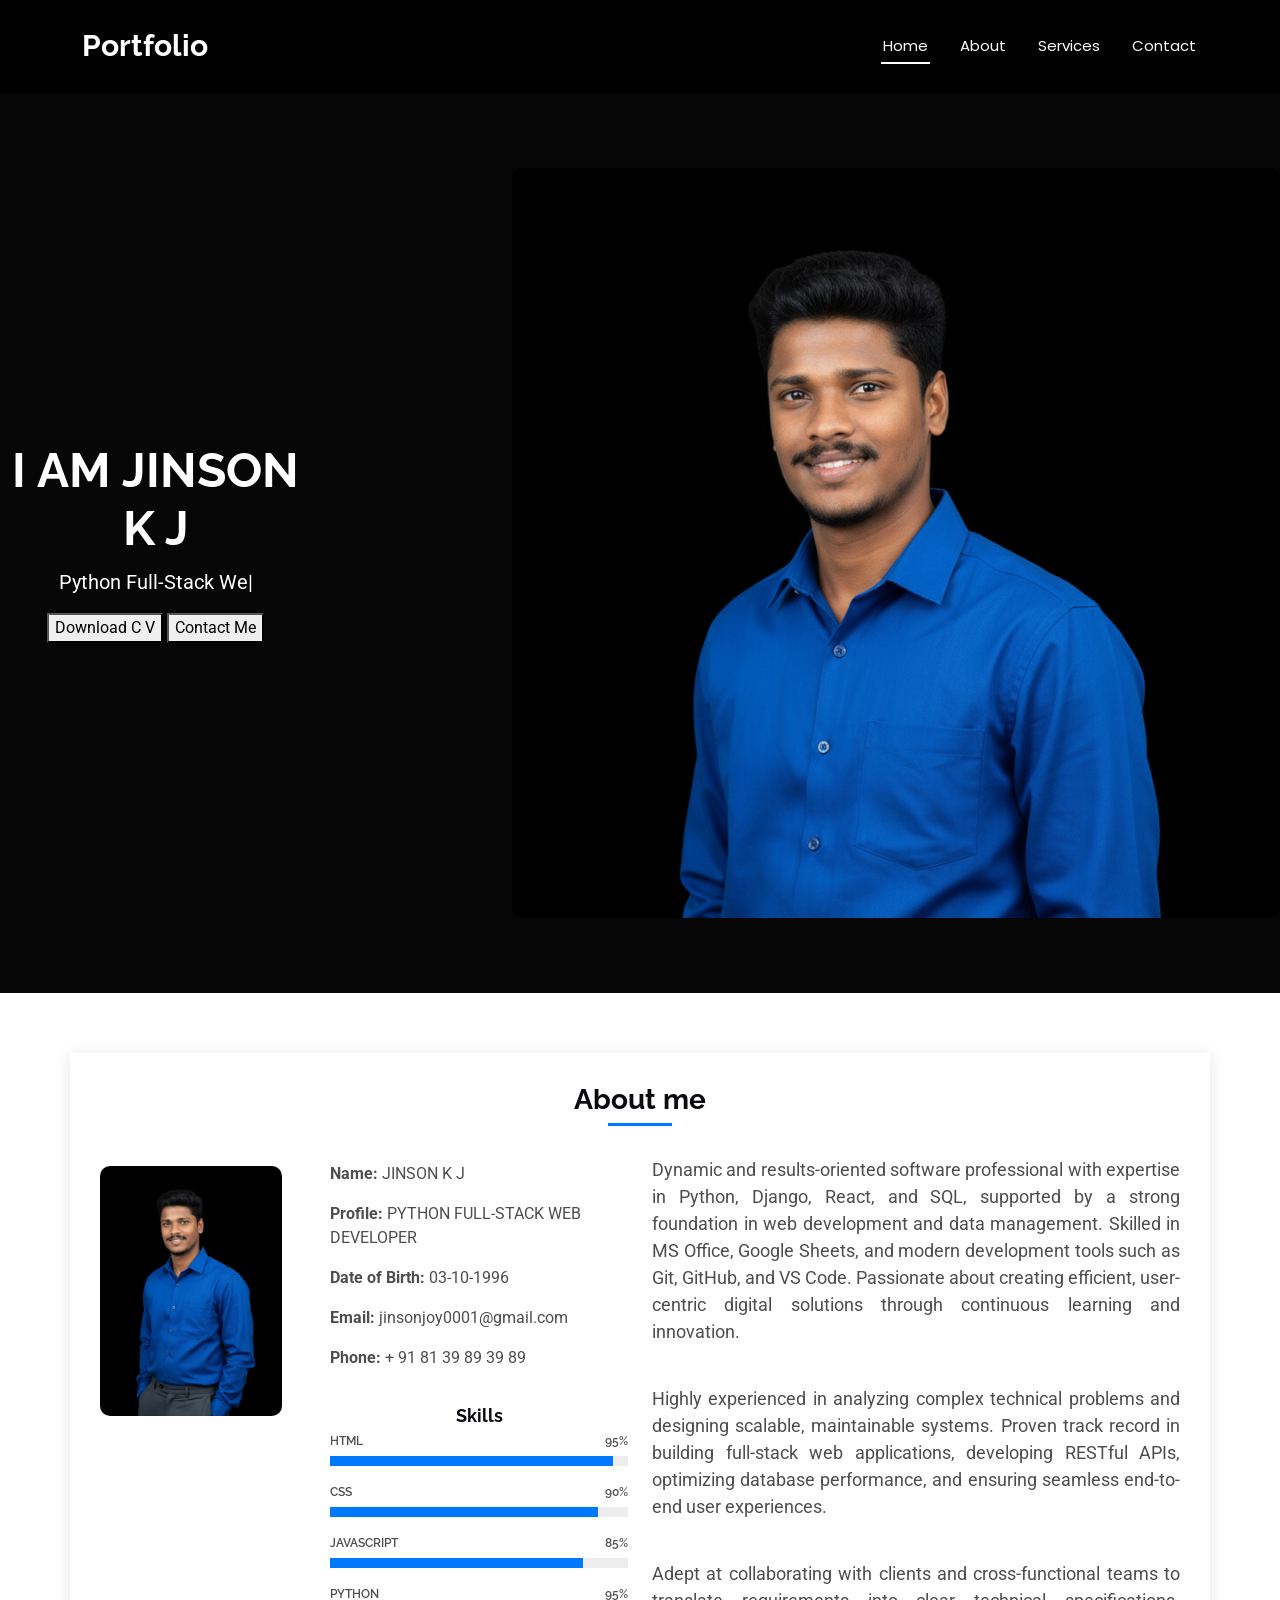
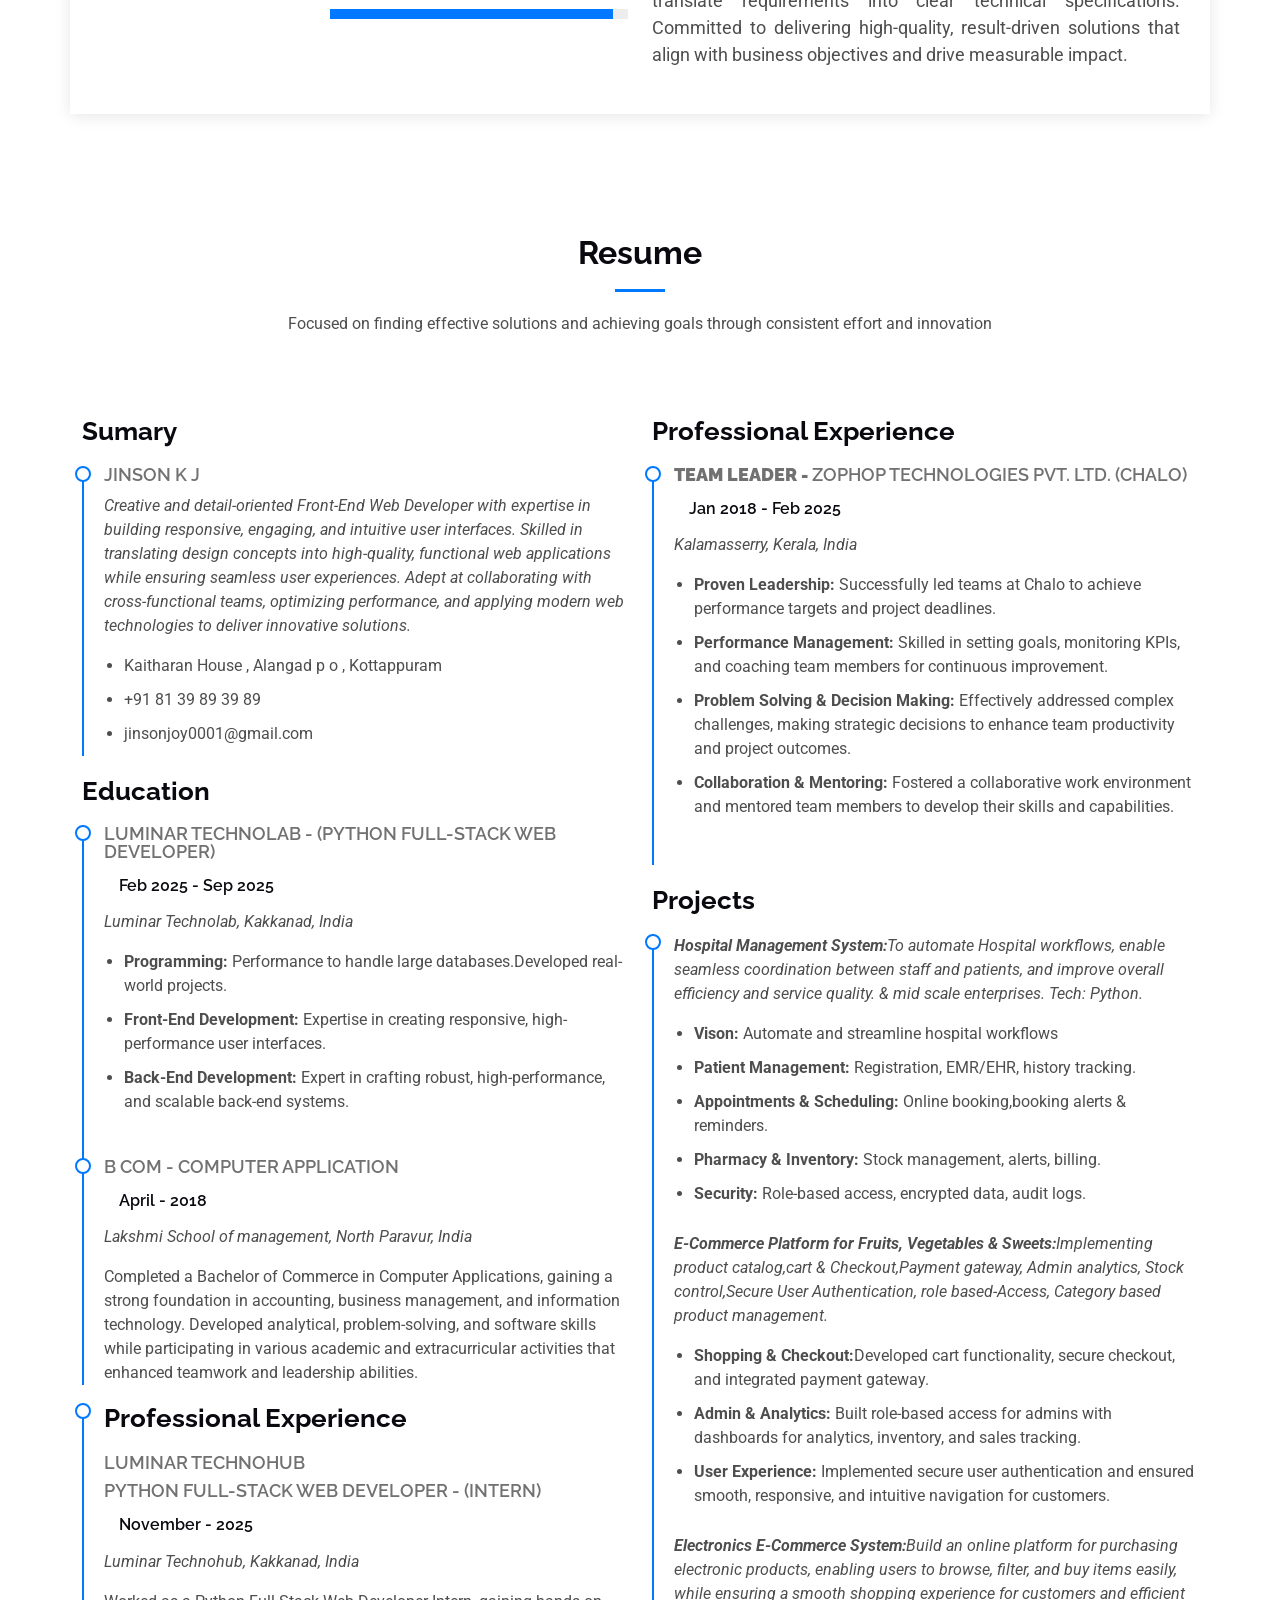
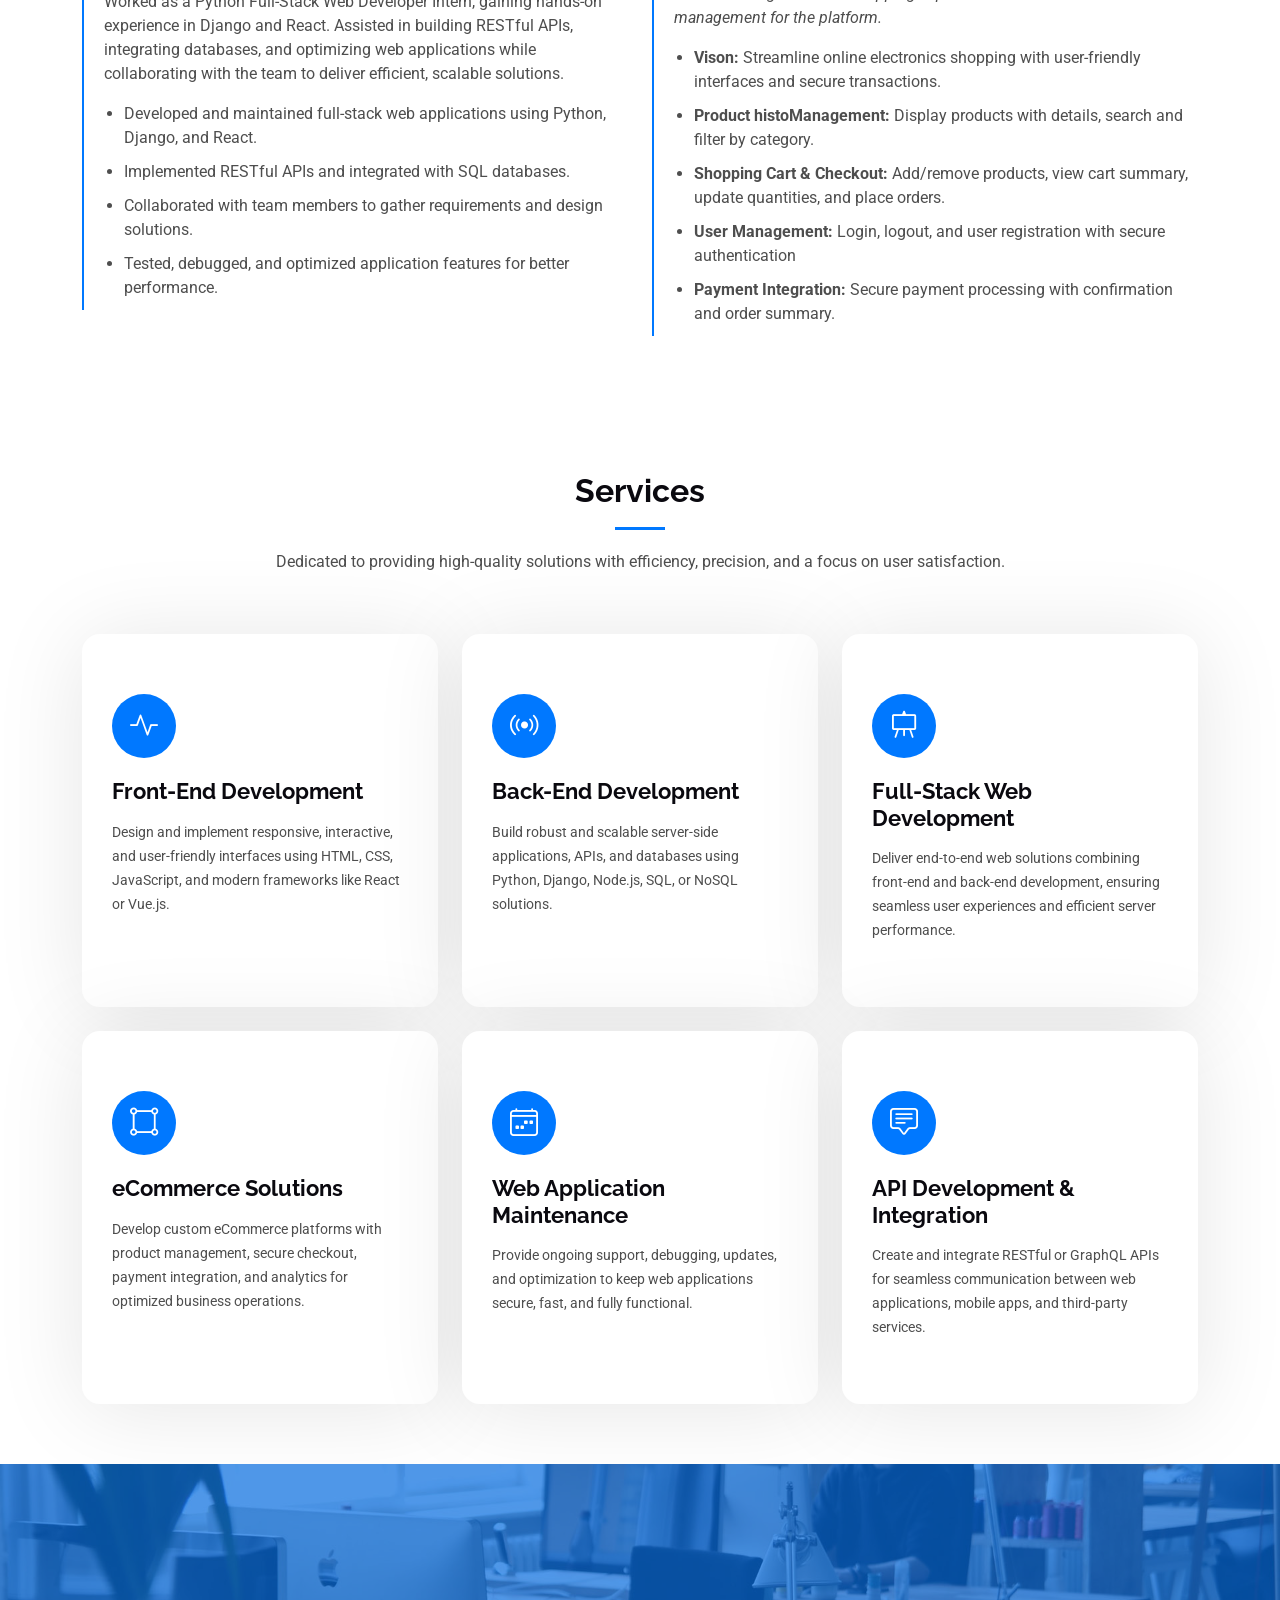
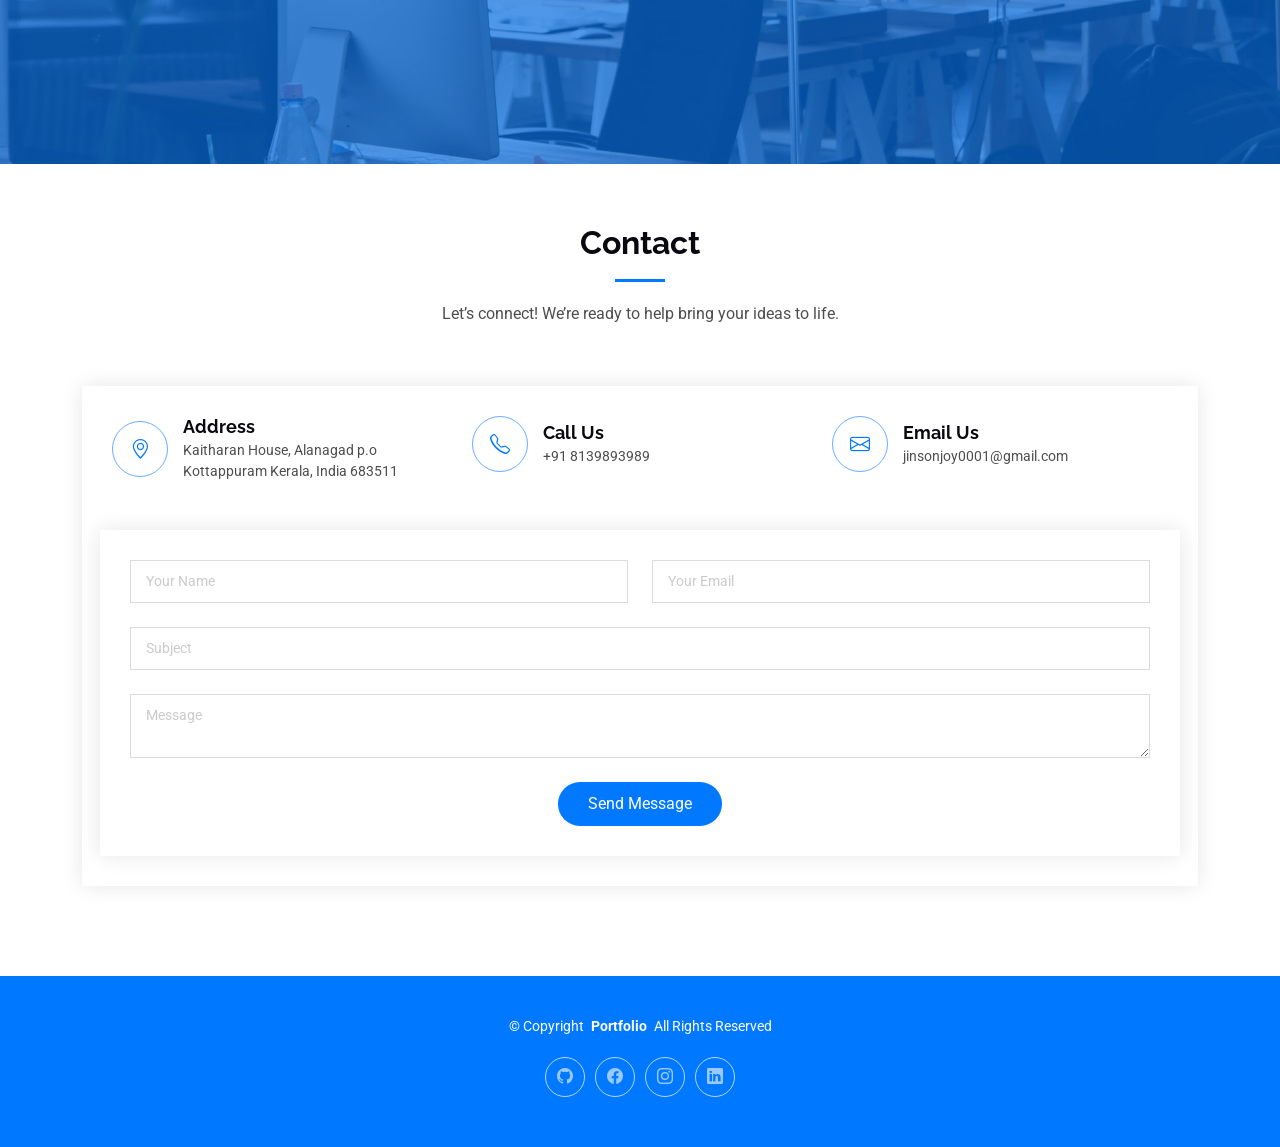
==== index.html @ 4082190d "alter home" ====
<!DOCTYPE html>
<html lang="en">

<!--Message Button Style-->
<style>
  .custom-btn {
    background-color: #0d6efd;
    /* Bootstrap primary color */
    color: #fff;
    /* Text color */
    font-size: 18px;
    /* Increase text size */
    padding: 12px 30px;
    /* Increase button size */
    border-radius: 8px;
    /* Rounded corners */
    border: none;
    /* Remove border if needed */
    transition: transform 0.2s;
    /* Smooth hover effect */
  }

  .custom-btn:hover {
    transform: scale(1.05);
    /* Slightly enlarge on hover */
    background-color: #0b5ed7;
    /* Slightly darker shade on hover */
  }

  /* Container to crop the hero image */
  .hero-image-container {
    width: 900px; /* Set a width for the container */
    height: 750px; /* Set a height to crop the image */
    overflow: hidden; /* Hide the part of the image that overflows */
    border-radius: 10px; /* Apply border-radius to the container */
    display: flex;
    justify-content: center;
    align-items: center;
    padding-top:270px;
    margin-top:0px;
    margin-left:200px;
  }

  /* Responsive styles for mobile */
  @media (max-width: 768px) {
    #hero {
      flex-direction: column; /* Stack items vertically */
      gap: 20px; /* Adjust gap for smaller screens */
      padding: 0px 20px !important; /* Add some padding */
      min-height:fit-content;
    }

    .hero-image-container {
      width: 70vw; /* Make image container responsive */
      height: auto; /* Adjust height automatically */
      padding-top: 0; /* Remove top padding */
    }
    
    .hero-title {
      /* Use clamp for a responsive font size */
      /* min size, preferred size (scales with viewport), max size */
      font-size: clamp(24px, 8vw, 32px);
      white-space: nowrap; /* Keep text on one line */
    }

    .hero-subtitle {
      font-size: 18px; /* Slightly smaller font size for mobile */
    }
  }

  .hero-text-container {
    flex: 0 1 auto;
    text-align: center;
    z-index: 10;
  }

  .hero-title {
    font-size: 48px; font-weight: 700; color: white;
  }

  .hero-subtitle {
    font-size: 20px; margin-top: 10px; color: white;
  }
</style>


<head>
  <meta charset="utf-8">
  <meta content="width=device-width, initial-scale=1.0" name="viewport">
  <title>Portfolio-JINSON K J</title>
  <meta name="description" content="">
  <meta name="keywords" content="">

  <!-- Favicons -->
  <link href="assets/img/apple-touch-icon.png" rel="apple-touch-icon">

  <!-- Fonts -->
  <link href="https://fonts.googleapis.com" rel="preconnect">
  <link href="https://fonts.gstatic.com" rel="preconnect" crossorigin>
  <link
    href="https://fonts.googleapis.com/css2?family=Roboto:ital,wght@0,100;0,300;0,400;0,500;0,700;0,900;1,100;1,300;1,400;1,500;1,700;1,900&family=Poppins:ital,wght@0,100;0,200;0,300;0,400;0,500;0,600;0,700;0,800;0,900;1,100;1,200;1,300;1,400;1,500;1,600;1,700;1,800;1,900&family=Raleway:ital,wght@0,100;0,200;0,300;0,400;0,500;0,600;0,700;0,800;0,900;1,100;1,200;1,300;1,400;1,500;1,600;1,700;1,800;1,900&display=swap"
    rel="stylesheet">

  <!-- Vendor CSS Files -->
  <link href="static/assets/vendor/bootstrap/css/bootstrap.min.css" rel="stylesheet">
  <link href="static/assets/vendor/bootstrap-icons/bootstrap-icons.css" rel="stylesheet">
  <link href="static/assets/vendor/aos/aos.css" rel="stylesheet">
  <link href="static/assets/vendor/glightbox/css/glightbox.min.css" rel="stylesheet">
  <link href="static/assets/vendor/swiper/swiper-bundle.min.css" rel="stylesheet">

  <!-- Main CSS File -->
  <link href="static/assets/css/main.css" rel="stylesheet">

  <!-- =======================================================
  * Template Name: DevFolio
  * Template URL: https://bootstrapmade.com/devfolio-bootstrap-portfolio-html-template/
  * Updated: Aug 07 2024 with Bootstrap v5.3.3
  * Author: BootstrapMade.com
  * License: https://bootstrapmade.com/license/
  ======================================================== -->
</head>

<body class="index-page">

  <header id="header" class="header d-flex align-items-center sticky-top">
    <div class="container-fluid container-xl position-relative d-flex align-items-center justify-content-between">

      <a href="#" class="logo d-flex align-items-center">
        <!-- Uncomment the line below if you also wish to use an image logo -->

        <h1 class="sitename">Portfolio</h1>
      </a>

      <nav id="navmenu" class="navmenu">
        <ul>
          <li><a href="#hero" class="active">Home<br></a></li>
          <li><a href="#about">About</a></li>
          <li><a href="#services">Services</a></li>
          <li><a href="#contact">Contact</a></li>
        </ul>
        <i class="mobile-nav-toggle d-xl-none bi bi-list"></i>
      </nav>

    </div>
  </header>

  <main class="main">

    <!-- Hero Section -->
    <section id="hero" class="hero section dark-background"
      style="display:flex; align-items:center; justify-content:center; padding:0px ; overflow: hidden; gap: 0px;height: 100vh;">
      


      <!-- Left side: text -->
      <div class="hero-text-container" data-aos="fade-up" data-aos-delay="100">
        <h2 class="hero-title">I AM JINSON K J</h2>
        <p class="hero-subtitle">
          <span class="typed"
            data-typed-items="Python Full-Stack Web Developer, Freelancer, Front-End Developer, Back-End Developer"></span>
        </p>
        <button>Download C V</button>
        <button>Contact Me</button>
      </div>

      <!-- Right side: image -->
      <div class="hero-image-container" data-aos="fade-in">
        <img src="static/assets/img/dp.png" alt="Profile" style="width: 100%; height: auto;">
      </div>


    </section>
    <!--    Hero Section &ndash;&gt-->


    <!-- About Section -->
    <section id="about" class="about section">

      <div class="container" data-aos="fade-up" data-aos-delay="100">
        <div class="about-me">
          <h4>About me</h4>
        </div>

        <div class="row gy-4">
          <div class="col-md-6">

            <div class="row justify-content-between gy-4">
              <div class="col-lg-5" style="position: relative; z-index: 20;">
                <img style="position: relative; z-index: 20; border-radius: 10px;height:250px;margin-top:10px"
                  src="static/assets/img/dp.png" class="img-fluid" alt="">
              </div>
              <div style="margin-top:30px" class="col-lg-7 about-info">
                <p><strong>Name: </strong> <span>JINSON K J</span></p>
                <p><strong>Profile: </strong> <span>PYTHON FULL-STACK WEB DEVELOPER</span></p>
                <p><strong>Date of Birth: </strong> <span>03-10-1996</span></p>
                <p><strong>Email: </strong> <span>jinsonjoy0001@gmail.com</span></p>
                <p><strong>Phone: </strong> <span>+ 91 81 39 89 39 89</span></p>

                <div style="align-items: center;" class="skills-content skills-animation">

                  <h5 style="text-align:center;padding-top:5px">Skills</h5>

                  <div class="progress" style="width: 100%;margin-top: -10px;">
                    <span class="skill"><span>HTML</span> <i class="val">95%</i></span>
                    <div class="progress-bar-wrap">
                      <div class="progress-bar" role="progressbar" aria-valuenow="95" aria-valuemin="0"
                        aria-valuemax="100"></div>
                    </div>
                  </div><!-- End Skills Item -->

                  <div class="progress">
                    <span class="skill"><span>CSS</span> <i class="val">90%</i></span>
                    <div class="progress-bar-wrap">
                      <div class="progress-bar" role="progressbar" aria-valuenow="90" aria-valuemin="0"
                        aria-valuemax="100"></div>
                    </div>
                  </div><!-- End Skills Item -->

                  <div class="progress">
                    <span class="skill"><span>JavaScript</span> <i class="val">85%</i></span>
                    <div class="progress-bar-wrap">
                      <div class="progress-bar" role="progressbar" aria-valuenow="85" aria-valuemin="0"
                        aria-valuemax="100"></div>
                    </div>
                  </div><!-- End Skills Item -->

                  <div class="progress">
                    <span class="skill"><span>Python</span> <i class="val">95%</i></span>
                    <div class="progress-bar-wrap">
                      <div class="progress-bar" role="progressbar" aria-valuenow="95" aria-valuemin="0"
                        aria-valuemax="100"></div>
                    </div>
                  </div><!-- End Skills Item -->

                </div>
              </div>
            </div>


          </div>

          <div class="col-md-6">
            <div class="about-me">
              <!--              <h4>About me</h4>-->
              <p style="text-align: justify;">
                Dynamic and results-oriented software professional with expertise in Python, Django, React, and SQL,
                supported by a strong foundation in web development and data management. Skilled in MS Office, Google
                Sheets, and modern development tools such as Git, GitHub, and VS Code. Passionate about creating
                efficient, user-centric digital solutions through continuous learning and innovation.
              </p>
              <br>
              <p style="text-align: justify;">
                Highly experienced in analyzing complex technical problems and designing scalable, maintainable systems.
                Proven track record in building full-stack web applications, developing RESTful APIs, optimizing
                database performance, and ensuring seamless end-to-end user experiences.
              </p>
              <br>
              <p style="text-align: justify;">
                Adept at collaborating with clients and cross-functional teams to translate requirements into clear
                technical specifications. Committed to delivering high-quality, result-driven solutions that align with
                business objectives and drive measurable impact.
              </p>
            </div>
          </div>
        </div>

      </div>

    </section><!-- /About Section -->

    <!-- Resume Section -->
    <section id="resume" class="resume section">

      <!-- Section Title -->
      <div class="container section-title" data-aos="fade-up">
        <h2>Resume</h2>
        <p>Focused on finding effective solutions and achieving goals through consistent effort and innovation</p>
      </div><!-- End Section Title -->

      <div class="container">

        <div class="row">

          <div class="col-lg-6" data-aos="fade-up" data-aos-delay="100">
            <h3 class="resume-title">Sumary</h3>

            <div class="resume-item pb-0">
              <h4>Jinson k j</h4>
              <p><em>Creative and detail-oriented Front-End Web Developer with expertise in building responsive,
                  engaging, and intuitive user interfaces. Skilled in translating design concepts into high-quality,
                  functional web applications while ensuring seamless user experiences. Adept at collaborating with
                  cross-functional teams, optimizing performance, and applying modern web technologies to deliver
                  innovative solutions.</em></p>
              <ul>
                <li>Kaitharan House , Alangad p o , Kottappuram</li>
                <li>+91 81 39 89 39 89</li>
                <li>jinsonjoy0001@gmail.com</li>
              </ul>
            </div><!-- Edn Resume Item -->

            <h3 class="resume-title pb-0">Education</h3>
            <div class="resume-item">
              <h4>Luminar Technolab - (Python Full-Stack Web Developer)</h4>
              <h5> Feb 2025 - Sep 2025</h5>
              <p><em>Luminar Technolab, Kakkanad, India</em></p>

              <ul>
                <li> <strong> Programming:</strong> Performance to handle large databases.Developed real-world projects.
                </li>
                <li> <strong>Front-End Development:</strong> Expertise in creating responsive, high-performance user
                  interfaces.</li>
                <li> <strong>Back-End Development:</strong> Expert in crafting robust, high-performance, and scalable
                  back-end systems.</li>
              </ul>
            </div><!-- Edn Resume Item -->

            <div class="resume-item pb-0">
              <h4>B COM - Computer Application</h4>
              <h5> April - 2018</h5>
              <p><em>Lakshmi School of management, North Paravur, India</em></p>
              <p>Completed a Bachelor of Commerce in Computer Applications, gaining a strong foundation in accounting,
                business management, and information technology. Developed analytical, problem-solving, and software
                skills while participating in various academic and extracurricular activities that enhanced teamwork and
                leadership abilities.</p>
            </div><!-- Edn Resume Item -->

            <div class="resume-item pb-0">
              <h3 class="resume-title">Professional Experience</h3>
              <h4>Luminar Technohub</h4>
              <h4>Python Full-Stack Web Developer - (INTERN)</h4>
              <h5> November - 2025</h5>
              <p><em>Luminar Technohub, Kakkanad, India</em></p>
              <p>
                Worked as a Python Full-Stack Web Developer Intern, gaining hands-on experience in Django and React.
                Assisted in building RESTful APIs, integrating databases, and optimizing web applications while
                collaborating with the team to deliver efficient, scalable solutions.
              </p>

              <ul>
                <li>Developed and maintained full-stack web applications using Python, Django, and React.</li>
                <li>Implemented RESTful APIs and integrated with SQL databases.</li>
                <li>Collaborated with team members to gather requirements and design solutions.</li>
                <li>Tested, debugged, and optimized application features for better performance.</li>
              </ul>
            </div><!-- Edn Resume Item -->

          </div>

          <div class="col-lg-6" data-aos="fade-up" data-aos-delay="200">
            <h3 class="resume-title">Professional Experience</h3>
            <div class="resume-item">
              <h4> <strong>Team Leader -</strong> Zophop Technologies Pvt. Ltd. (Chalo)</h4>
              <h5>Jan 2018 - Feb 2025</h5>
              <p><em>Kalamasserry, Kerala, India </em></p>
              <ul>
                <li><strong>Proven Leadership:</strong> Successfully led teams at Chalo to achieve performance targets
                  and project deadlines.
                </li>
                <li><strong>Performance Management:</strong> Skilled in setting goals, monitoring KPIs, and coaching
                  team members for continuous improvement.
                </li>
                <li><strong>Problem Solving & Decision Making:</strong> Effectively addressed complex challenges, making
                  strategic decisions to enhance team productivity and project outcomes.
                </li>
                <li><strong>Collaboration & Mentoring:</strong> Fostered a collaborative work environment and mentored
                  team members to develop their skills and capabilities.
                </li>
              </ul>
            </div><!-- Edn Resume Item -->

            <h3 class="resume-title pb-0">Projects</h3>
            <div class="resume-item">
              <p><em><strong>Hospital Management System:</strong>To automate Hospital workflows, enable seamless
                  coordination between staff and patients,
                  and improve overall efficiency and service quality. & mid scale enterprises. Tech: Python.</em></p>
              <ul>
                <li><strong>Vison:</strong> Automate and streamline hospital workflows</li>
                <li><strong>Patient Management:</strong> Registration, EMR/EHR, history tracking.</li>
                <li><strong>Appointments & Scheduling:</strong> Online booking,booking alerts & reminders.</li>
                <li><strong>Pharmacy & Inventory:</strong> Stock management, alerts, billing.</li>
                <li><strong>Security:</strong> Role-based access, encrypted data, audit logs.</li>

              </ul>

              <p><em><strong>E-Commerce Platform for Fruits, Vegetables & Sweets:</strong>Implementing product
                  catalog,cart & Checkout,Payment
                  gateway, Admin analytics, Stock control,Secure User Authentication, role based-Access, Category based
                  product management.
                </em></p>
              <ul>
                <li><strong>Shopping & Checkout:</strong>Developed cart functionality, secure checkout, and integrated
                  payment gateway.</li>
                <li><strong>Admin & Analytics:</strong> Built role-based access for admins with dashboards for
                  analytics, inventory, and sales tracking.</li>
                <li><strong>User Experience:</strong> Implemented secure user authentication and ensured smooth,
                  responsive, and intuitive navigation for customers.</li>
              </ul>

              <p><em><strong>Electronics E-Commerce System:</strong>Build an online platform for purchasing electronic
                  products, enabling users to browse,
                  filter, and buy items easily, while ensuring a smooth shopping experience for customers and efficient
                  management for the
                  platform.</em></p>
              <ul>
                <li><strong>Vison:</strong> Streamline online electronics shopping with user-friendly interfaces and
                  secure transactions.</li>
                <li><strong>Product histoManagement: </strong> Display products with details, search and filter by
                  category.</li>
                <li><strong>Shopping Cart & Checkout:</strong> Add/remove products, view cart summary, update
                  quantities, and place orders.</li>
                <li><strong>User Management: </strong> Login, logout, and user registration with secure authentication
                </li>
                <li><strong>Payment Integration:</strong> Secure payment processing with confirmation and order summary.
                </li>

              </ul>

            </div><!-- Edn Resume Item -->

          </div>

        </div>

      </div>

    </section><!-- /Resume Section -->

    <!-- Services Section -->
    <section id="services" class="services section">

      <!-- Section Title -->
      <div class="container section-title" data-aos="fade-up">
        <h2>Services</h2>
        <p>Dedicated to providing high-quality solutions with efficiency, precision, and a focus on user satisfaction.
        </p>
      </div><!-- End Section Title -->

      <div class="container">

        <div class="row gy-4">

          <div class="col-lg-4 col-md-6" data-aos="fade-up" data-aos-delay="100">
            <div class="service-item  position-relative">
              <div class="icon">
                <i class="bi bi-activity"></i>
              </div>
              <a href="#" class="stretched-link">
                <h3>Front-End Development</h3>
              </a>
              <p>Design and implement responsive, interactive, and user-friendly interfaces using HTML, CSS, JavaScript,
                and modern frameworks like React or Vue.js.</p>
            </div>
          </div><!-- End Service Item -->

          <div class="col-lg-4 col-md-6" data-aos="fade-up" data-aos-delay="200">
            <div class="service-item position-relative">
              <div class="icon">
                <i class="bi bi-broadcast"></i>
              </div>
              <a href="#" class="stretched-link">
                <h3>Back-End Development</h3>
              </a>
              <p>Build robust and scalable server-side applications, APIs, and databases using Python, Django, Node.js,
                SQL, or NoSQL solutions.</p>
            </div>
          </div><!-- End Service Item -->

          <div class="col-lg-4 col-md-6" data-aos="fade-up" data-aos-delay="300">
            <div class="service-item position-relative">
              <div class="icon">
                <i class="bi bi-easel"></i>
              </div>
              <a href="#" class="stretched-link">
                <h3>Full-Stack Web Development</h3>
              </a>
              <p>Deliver end-to-end web solutions combining front-end and back-end development, ensuring seamless user
                experiences and efficient server performance.</p>
            </div>
          </div><!-- End Service Item -->

          <div class="col-lg-4 col-md-6" data-aos="fade-up" data-aos-delay="400">
            <div class="service-item position-relative">
              <div class="icon">
                <i class="bi bi-bounding-box-circles"></i>
              </div>
              <a href="#" class="stretched-link">
                <h3>eCommerce Solutions</h3>
              </a>
              <p>Develop custom eCommerce platforms with product management, secure checkout, payment integration, and
                analytics for optimized business operations.</p>
              <a href="#" class="stretched-link"></a>
            </div>
          </div><!-- End Service Item -->

          <div class="col-lg-4 col-md-6" data-aos="fade-up" data-aos-delay="500">
            <div class="service-item position-relative">
              <div class="icon">
                <i class="bi bi-calendar4-week"></i>
              </div>
              <a href="#" class="stretched-link">
                <h3>Web Application Maintenance</h3>
              </a>
              <p>Provide ongoing support, debugging, updates, and optimization to keep web applications secure, fast,
                and fully functional.</p>
              <a href="#" class="stretched-link"></a>
            </div>
          </div><!-- End Service Item -->

          <div class="col-lg-4 col-md-6" data-aos="fade-up" data-aos-delay="600">
            <div class="service-item position-relative">
              <div class="icon">
                <i class="bi bi-chat-square-text"></i>
              </div>
              <a href="#" class="stretched-link">
                <h3>API Development & Integration</h3>
              </a>
              <p>Create and integrate RESTful or GraphQL APIs for seamless communication between web applications,
                mobile apps, and third-party services.</p>
              <a href="#" class="stretched-link"></a>
            </div>
          </div><!-- End Service Item -->

        </div>

      </div>

    </section><!-- /Services Section -->

    <!-- Stats Section -->
    <section id="stats" class="stats section accent-background">

      <!-- <img src="/static/assets/img/stats.jpg" alt="" data-aos="fade-in"> -->
       <img src="static/assets/img/stats.jpg" alt="" data-aos="fade-in">


      <div class="container position-relative" data-aos="fade-up" data-aos-delay="100">

        <div class="row gy-4">

          <div class="col-lg-3 col-md-6">
            <div class="stats-item text-center w-100 h-100">
              <!--              <span data-purecounter-start="0" data-purecounter-end="232" data-purecounter-duration="0" class="purecounter">232</span>-->
              <!--              <p>Clients</p>-->
            </div>
          </div><!-- End Stats Item -->

          <div class="col-lg-3 col-md-6">
            <div class="stats-item text-center w-100 h-100">
              <!--              <span data-purecounter-start="0" data-purecounter-end="521" data-purecounter-duration="0" class="purecounter">521</span>-->
              <!--              <p>Projects</p>-->
            </div>
          </div><!-- End Stats Item -->

          <div class="col-lg-3 col-md-6">
            <div class="stats-item text-center w-100 h-100">
              <!--              <span data-purecounter-start="0" data-purecounter-end="1453" data-purecounter-duration="0" class="purecounter">1453</span>-->
              <!--              <p>Hours Of Support</p>-->
            </div>
          </div><!-- End Stats Item -->

          <div class="col-lg-3 col-md-6">
            <div class="stats-item text-center w-100 h-100">
              <!--              <span data-purecounter-start="0" data-purecounter-end="32" data-purecounter-duration="0" class="purecounter">32</span>-->
              <!--              <p>Awards</p>-->
            </div>
          </div><!-- End Stats Item -->

        </div>

      </div>

    </section><!-- /Stats Section -->



    <!-- Contact Section -->
    <section id="contact" class="contact section">

      <!-- Section Title -->
      <div class="container section-title" data-aos="fade-up">
        <h2>Contact</h2>
        <p>Let’s connect! We’re ready to help bring your ideas to life.</p>
      </div><!-- End Section Title -->

      <div class="container" data-aos="fade-up" data-aos-delay="100">

        <div class="info-wrap" data-aos="fade-up" data-aos-delay="200">
          <div class="row gy-5">

            <div class="col-lg-4">
              <div class="info-item d-flex align-items-center">
                <i class="bi bi-geo-alt flex-shrink-0"></i>
                <div>
                  <h3>Address</h3>
                  <p>Kaitharan House, Alanagad p.o</p>
                  <p>Kottappuram Kerala, India 683511</p>
                </div>
              </div>
            </div><!-- End Info Item -->

            <div class="col-lg-4">
              <div class="info-item d-flex align-items-center">
                <i class="bi bi-telephone flex-shrink-0"></i>
                <div>
                  <h3>Call Us</h3>
                  <p>+91 8139893989</p>
                </div>
              </div>
            </div><!-- End Info Item -->

            <div class="col-lg-4">
              <div class="info-item d-flex align-items-center">
                <i class="bi bi-envelope flex-shrink-0"></i>
                <div>
                  <h3>Email Us</h3>
                  <p>jinsonjoy0001@gmail.com</p>
                </div>
              </div>
            </div><!-- End Info Item -->

            <form id="contactForm" action="https://formspree.io/f/mblerzgq" method="post" class="php-email-form"
              data-aos="fade-up" data-aos-delay="300">
              <!-- {% csrf_token %} -->
              <div class="row gy-4">

                <div class="col-md-6">
                  <input type="text" name="name" class="form-control" placeholder="Your Name" required>
                </div>

                <div class="col-md-6 ">
                  <input type="email" class="form-control" name="email" placeholder="Your Email" required>
                </div>

                <div class="col-md-12">
                  <input type="text" class="form-control" name="subject" placeholder="Subject" required>
                </div>

                <div class="col-md-12">
                  <textarea class="form-control" name="message" rows="2" placeholder="Message" required></textarea>
                </div>
                <!-- hidden filed for e mail contain exact user form response time -->
                <input type="hidden" id="submitted_time" name="submitted_time">


                <div class="col-md-12 text-center">
                  <button type="submit">Send Message</button>
                </div>

              </div>
            </form><!-- End Contact Form -->

          </div>
        </div>

      </div>

    </section><!-- /Contact Section -->

  </main>

  <footer id="footer" class="footer accent-background">

    <div class="container">
      <div class="copyright text-center ">
        <p>© <span>Copyright</span> <strong class="px-1 sitename">Portfolio</strong> <span>All Rights Reserved</span>
        </p>
      </div>
      <div class="social-links d-flex justify-content-center">
        <a href="https://github.com/jinsonjoy"><i class="bi bi-github"></i></a>
        <a href="https://www.facebook.com/share/17S75gK7XQ/"><i class="bi bi-facebook"></i></a>
        <a href="https://www.instagram.com/jins0n_j0y_?igsh=MWUwM29vbjNncGp1eg=="><i class="bi bi-instagram"></i></a>
        <a href="https://www.linkedin.com/in/jinsonjoy"><i class="bi bi-linkedin"></i></a>
      </div>
      <div class="credits">
      </div>
    </div>

  </footer>

  <!-- Scroll Top -->
  <a href="#" id="scroll-top" class="scroll-top d-flex align-items-center justify-content-center"><i
      class="bi bi-arrow-up-short"></i></a>

  <!-- Preloader -->
  <div id="preloader"></div>

  <!-- Vendor JS Files -->
  <script src="static/assets/vendor/bootstrap/js/bootstrap.bundle.min.js"></script>
  <script src="static/assets/vendor/php-email-form/validate.js"></script>
  <script src="static/assets/vendor/aos/aos.js"></script>
  <script src="static/assets/vendor/typed.js/typed.umd.js"></script>
  <script src="static/assets/vendor/waypoints/noframework.waypoints.js"></script>
  <script src="/static/assets/vendor/purecounter/purecounter_vanilla.js"></script>
  <script src="/static/assets/vendor/glightbox/js/glightbox.min.js"></script>
  <script src="static/assets/vendor/imagesloaded/imagesloaded.pkgd.min.js"></script>
  <script src="static/assets/vendor/isotope-layout/isotope.pkgd.min.js"></script>
  <script src="static/assets/vendor/swiper/swiper-bundle.min.js"></script>

  <!-- Main JS File -->
  <script src="static/assets/js/main.js"></script>

  <!--script for email success-->
  <!-- <script>
document.getElementById("contactForm").addEventListener("submit", function(event) {
  event.preventDefault();

  const form = event.target;

  fetch(form.action, {
    method: "POST",
    body: new FormData(form),
    headers: { "Accept": "application/json" }
  })
  .then(response => {
    if (response.ok) {
      alert("Your message has been sent successfully!");
      form.reset();
    } else {
      alert("Error sending message!");
    }
  })
  .catch(error => {
    alert("Something went wrong. Please try again.");
  });
});
</script> -->

  <script>
    document.getElementById("contactForm").addEventListener("submit", function (event) {
      event.preventDefault();

      const form = event.target;

      // Generate local time (IST or user's timezone)
      const now = new Date();

      // Format nicely: 24 November 2025, 11:17 AM
      const formattedTime = now.toLocaleString("en-IN", {
        timeZone: "Asia/Kolkata",
        day: "2-digit",
        month: "long",
        year: "numeric",
        hour: "2-digit",
        minute: "2-digit",
        hour12: true
      });

      // Place into hidden input
      document.getElementById("submitted_time").value = formattedTime + " IST";

      // Send to Formspree
      fetch(form.action, {
        method: "POST",
        body: new FormData(form),
        headers: { "Accept": "application/json" }
      })
        .then(response => {
          if (response.ok) {
            alert("Your message has been sent successfully!");
            form.reset();
          } else {
            alert("Oops! Something went wrong.");
          }
        })
        .catch(error => {
          alert("Unable to send message. Please try again.");
        });
    });
  </script>


</body>

</html>
---- static/assets/css/main.css ----
/**
* Template Name: DevFolio
* Template URL: https://bootstrapmade.com/devfolio-bootstrap-portfolio-html-template/
* Updated: Aug 07 2024 with Bootstrap v5.3.3
* Author: BootstrapMade.com
* License: https://bootstrapmade.com/license/
*/

/*--------------------------------------------------------------
# Font & Color Variables
# Help: https://bootstrapmade.com/color-system/
--------------------------------------------------------------*/
/* Fonts */
:root {
  --default-font: "Roboto",  system-ui, -apple-system, "Segoe UI", Roboto, "Helvetica Neue", Arial, "Noto Sans", "Liberation Sans", sans-serif, "Apple Color Emoji", "Segoe UI Emoji", "Segoe UI Symbol", "Noto Color Emoji";
  --heading-font: "Raleway",  sans-serif;
  --nav-font: "Poppins",  sans-serif;
}

/* Global Colors - The following color variables are used throughout the website. Updating them here will change the color scheme of the entire website */
:root { 
  --background-color: #ffffff; /* Background color for the entire website, including individual sections */
  --default-color: #4e4e4e; /* Default color used for the majority of the text content across the entire website */
  --heading-color: #0a090f; /* Color for headings, subheadings and title throughout the website */
  --accent-color: #0078ff; /* Accent color that represents your brand on the website. It's used for buttons, links, and other elements that need to stand out */
  --surface-color: #ffffff; /* The surface color is used as a background of boxed elements within sections, such as cards, icon boxes, or other elements that require a visual separation from the global background. */
  --contrast-color: #ffffff; /* Contrast color for text, ensuring readability against backgrounds of accent, heading, or default colors. */
}

/* Nav Menu Colors - The following color variables are used specifically for the navigation menu. They are separate from the global colors to allow for more customization options */
:root {
  --nav-color: #ffffff;  /* The default color of the main navmenu links */
  --nav-hover-color: #ffffff; /* Applied to main navmenu links when they are hovered over or active */
  --nav-mobile-background-color: #ffffff; /* Used as the background color for mobile navigation menu */
  --nav-dropdown-background-color: #ffffff; /* Used as the background color for dropdown items that appear when hovering over primary navigation items */
  --nav-dropdown-color: #212529; /* Used for navigation links of the dropdown items in the navigation menu. */
  --nav-dropdown-hover-color: #0078ff; /* Similar to --nav-hover-color, this color is applied to dropdown navigation links when they are hovered over. */
}

/* Color Presets - These classes override global colors when applied to any section or element, providing reuse of the sam color scheme. */

.light-background {
  --background-color: #f9f9f9;
  --surface-color: #ffffff;
}

.dark-background {
  --background-color: #060606;
  --default-color: #ffffff;
  --heading-color: #ffffff;
  --surface-color: #252525;
  --contrast-color: #ffffff;
}

.accent-background {
  --background-color: #0078ff;
  --default-color: #ffffff;
  --heading-color: #ffffff;
  --accent-color: #ffffff;
  --surface-color: #3393ff;
  --contrast-color: #ffffff;
}

/* Smooth scroll */
:root {
  scroll-behavior: smooth;
}

/*--------------------------------------------------------------
# General Styling & Shared Classes
--------------------------------------------------------------*/
body {
  color: var(--default-color);
  background-color: var(--background-color);
  font-family: var(--default-font);
}

a {
  color: var(--accent-color);
  text-decoration: none;
  transition: 0.3s;
}

a:hover {
  color: color-mix(in srgb, var(--accent-color), transparent 25%);
  text-decoration: none;
}

h1,
h2,
h3,
h4,
h5,
h6 {
  color: var(--heading-color);
  font-family: var(--heading-font);
}

/* PHP Email Form Messages
------------------------------*/
.php-email-form .error-message {
  display: none;
  background: #df1529;
  color: #ffffff;
  text-align: left;
  padding: 15px;
  margin-bottom: 24px;
  font-weight: 600;
}

.php-email-form .sent-message {
  display: none;
  color: #ffffff;
  background: #059652;
  text-align: center;
  padding: 15px;
  margin-bottom: 24px;
  font-weight: 600;
}

.php-email-form .loading {
  display: none;
  background: var(--surface-color);
  text-align: center;
  padding: 15px;
  margin-bottom: 24px;
}

.php-email-form .loading:before {
  content: "";
  display: inline-block;
  border-radius: 50%;
  width: 24px;
  height: 24px;
  margin: 0 10px -6px 0;
  border: 3px solid var(--accent-color);
  border-top-color: var(--surface-color);
  animation: php-email-form-loading 1s linear infinite;
}

@keyframes php-email-form-loading {
  0% {
    transform: rotate(0deg);
  }

  100% {
    transform: rotate(360deg);
  }
}

/*--------------------------------------------------------------
# Global Header
--------------------------------------------------------------*/
.header {
  --background-color: #000000;
  --default-color: #ffffff;
  --heading-color: #ffffff;
  color: var(--default-color);
  background-color: var(--background-color);
  padding: 20px 0;
  transition: all 0.5s;
  z-index: 997;
}

.header .logo {
  line-height: 1;
}

.header .logo img {
  max-height: 32px;
  margin-right: 8px;
}

.header .logo h1 {
  font-size: 30px;
  margin: 0;
  font-weight: 700;
  color: var(--heading-color);
}

.scrolled .header {
  box-shadow: 0px 0 18px rgba(0, 0, 0, 0.1);
}

/*--------------------------------------------------------------
# Navigation Menu
--------------------------------------------------------------*/
/* Desktop Navigation */
@media (min-width: 1200px) {
  .navmenu {
    padding: 0;
  }

  .navmenu ul {
    margin: 0;
    padding: 0;
    display: flex;
    list-style: none;
    align-items: center;
  }

  .navmenu li {
    position: relative;
  }

  .navmenu>ul>li {
    white-space: nowrap;
    padding: 15px 14px;
  }

  .navmenu>ul>li:last-child {
    padding-right: 0;
  }

  .navmenu a,
  .navmenu a:focus {
    color: var(--nav-color);
    font-size: 15px;
    padding: 0 2px;
    font-family: var(--nav-font);
    font-weight: 400;
    display: flex;
    align-items: center;
    justify-content: space-between;
    white-space: nowrap;
    transition: 0.3s;
    position: relative;
  }

  .navmenu a i,
  .navmenu a:focus i {
    font-size: 12px;
    line-height: 0;
    margin-left: 5px;
    transition: 0.3s;
  }

  .navmenu>ul>li>a:before {
    content: "";
    position: absolute;
    width: 100%;
    height: 2px;
    bottom: -6px;
    left: 0;
    background-color: var(--nav-hover-color);
    visibility: hidden;
    width: 0px;
    transition: all 0.3s ease-in-out 0s;
  }

  .navmenu a:hover:before,
  .navmenu li:hover>a:before,
  .navmenu .active:before {
    visibility: visible;
    width: 100%;
  }

  .navmenu li:hover>a,
  .navmenu .active,
  .navmenu .active:focus {
    color: var(--nav-hover-color);
  }

  .navmenu .dropdown ul {
    margin: 0;
    padding: 10px 0;
    background: var(--nav-dropdown-background-color);
    display: block;
    position: absolute;
    visibility: hidden;
    left: 14px;
    top: 130%;
    opacity: 0;
    transition: 0.3s;
    border-radius: 4px;
    z-index: 99;
    box-shadow: 0px 0px 30px rgba(0, 0, 0, 0.1);
  }

  .navmenu .dropdown ul li {
    min-width: 200px;
  }

  .navmenu .dropdown ul a {
    padding: 10px 20px;
    font-size: 15px;
    text-transform: none;
    color: var(--nav-dropdown-color);
  }

  .navmenu .dropdown ul a i {
    font-size: 12px;
  }

  .navmenu .dropdown ul a:hover,
  .navmenu .dropdown ul .active:hover,
  .navmenu .dropdown ul li:hover>a {
    color: var(--nav-dropdown-hover-color);
  }

  .navmenu .dropdown:hover>ul {
    opacity: 1;
    top: 100%;
    visibility: visible;
  }

  .navmenu .dropdown .dropdown ul {
    top: 0;
    left: -90%;
    visibility: hidden;
  }

  .navmenu .dropdown .dropdown:hover>ul {
    opacity: 1;
    top: 0;
    left: -100%;
    visibility: visible;
  }
}

/* Mobile Navigation */
@media (max-width: 1199px) {
  .mobile-nav-toggle {
    color: var(--nav-color);
    font-size: 28px;
    line-height: 0;
    margin-right: 10px;
    cursor: pointer;
    transition: color 0.3s;
  }

  .navmenu {
    padding: 0;
    z-index: 9997;
  }

  .navmenu ul {
    display: none;
    list-style: none;
    position: absolute;
    inset: 60px 20px 20px 20px;
    padding: 10px 0;
    margin: 0;
    border-radius: 6px;
    background-color: var(--nav-mobile-background-color);
    border: 1px solid color-mix(in srgb, var(--default-color), transparent 90%);
    box-shadow: none;
    overflow-y: auto;
    transition: 0.3s;
    z-index: 9998;
  }

  .navmenu a,
  .navmenu a:focus {
    color: var(--nav-dropdown-color);
    padding: 10px 20px;
    font-family: var(--nav-font);
    font-size: 17px;
    font-weight: 500;
    display: flex;
    align-items: center;
    justify-content: space-between;
    white-space: nowrap;
    transition: 0.3s;
  }

  .navmenu a i,
  .navmenu a:focus i {
    font-size: 12px;
    line-height: 0;
    margin-left: 5px;
    width: 30px;
    height: 30px;
    display: flex;
    align-items: center;
    justify-content: center;
    border-radius: 50%;
    transition: 0.3s;
    background-color: color-mix(in srgb, var(--accent-color), transparent 90%);
  }

  .navmenu a i:hover,
  .navmenu a:focus i:hover {
    background-color: var(--accent-color);
    color: var(--contrast-color);
  }

  .navmenu a:hover,
  .navmenu .active,
  .navmenu .active:focus {
    color: var(--nav-dropdown-hover-color);
  }

  .navmenu .active i,
  .navmenu .active:focus i {
    background-color: var(--accent-color);
    color: var(--contrast-color);
    transform: rotate(180deg);
  }

  .navmenu .dropdown ul {
    position: static;
    display: none;
    z-index: 99;
    padding: 10px 0;
    margin: 10px 20px;
    background-color: var(--nav-dropdown-background-color);
    transition: all 0.5s ease-in-out;
  }

  .navmenu .dropdown ul ul {
    background-color: rgba(33, 37, 41, 0.1);
  }

  .navmenu .dropdown>.dropdown-active {
    display: block;
    background-color: rgba(33, 37, 41, 0.03);
  }

  .mobile-nav-active {
    overflow: hidden;
  }

  .mobile-nav-active .mobile-nav-toggle {
    color: #fff;
    position: absolute;
    font-size: 32px;
    top: 15px;
    right: 15px;
    margin-right: 0;
    z-index: 9999;
  }

  .mobile-nav-active .navmenu {
    position: fixed;
    overflow: hidden;
    inset: 0;
    background: rgba(33, 37, 41, 0.8);
    transition: 0.3s;
  }

  .mobile-nav-active .navmenu>ul {
    display: block;
  }
}

/*--------------------------------------------------------------
# Global Footer
--------------------------------------------------------------*/
.footer {
  color: var(--default-color);
  background-color: var(--background-color);
  font-size: 14px;
  padding: 40px 0;
  position: relative;
}

.footer .copyright p {
  margin-bottom: 0;
}

.footer .social-links {
  margin-top: 20px;
}

.footer .social-links a {
  display: flex;
  align-items: center;
  justify-content: center;
  width: 40px;
  height: 40px;
  border-radius: 50%;
  border: 1px solid color-mix(in srgb, var(--default-color), transparent 30%);
  font-size: 16px;
  color: color-mix(in srgb, var(--default-color), transparent 40%);
  margin: 0 5px;
  transition: 0.3s;
}

.footer .social-links a:hover {
  color: var(--default-color);
  border-color: var(--default-color);
}

.footer .credits {
  margin-top: 10px;
  font-size: 13px;
  text-align: center;
}

.footer .credits a {
  color: color-mix(in srgb, var(--default-color), transparent 30%);
}

/*--------------------------------------------------------------
# Preloader
--------------------------------------------------------------*/
#preloader {
  position: fixed;
  inset: 0;
  z-index: 999999;
  overflow: hidden;
  background: var(--background-color);
  transition: all 0.6s ease-out;
}

#preloader:before {
  content: "";
  position: fixed;
  top: calc(50% - 30px);
  left: calc(50% - 30px);
  border: 6px solid #ffffff;
  border-color: var(--accent-color) transparent var(--accent-color) transparent;
  border-radius: 50%;
  width: 60px;
  height: 60px;
  animation: animate-preloader 1.5s linear infinite;
}

@keyframes animate-preloader {
  0% {
    transform: rotate(0deg);
  }

  100% {
    transform: rotate(360deg);
  }
}

/*--------------------------------------------------------------
# Scroll Top Button
--------------------------------------------------------------*/
.scroll-top {
  position: fixed;
  visibility: hidden;
  opacity: 0;
  right: 15px;
  bottom: -15px;
  z-index: 99999;
  background-color: var(--accent-color);
  width: 44px;
  height: 44px;
  border-radius: 50px;
  transition: all 0.4s;
}

.scroll-top i {
  font-size: 24px;
  color: var(--contrast-color);
  line-height: 0;
}

.scroll-top:hover {
  background-color: color-mix(in srgb, var(--accent-color), transparent 20%);
  color: var(--contrast-color);
}

.scroll-top.active {
  visibility: visible;
  opacity: 1;
  bottom: 15px;
}

/*--------------------------------------------------------------
# Disable aos animation delay on mobile devices
--------------------------------------------------------------*/
@media screen and (max-width: 768px) {
  [data-aos-delay] {
    transition-delay: 0 !important;
  }
}

/*--------------------------------------------------------------
# Global Page Titles & Breadcrumbs
--------------------------------------------------------------*/
.page-title {
  --background-color: color-mix(in srgb, var(--default-color), transparent 96%);
  color: var(--default-color);
  background-color: var(--background-color);
  padding: 25px 0;
  position: relative;
}

.page-title h1 {
  font-size: 24px;
  font-weight: 700;
}

.page-title .breadcrumbs ol {
  display: flex;
  flex-wrap: wrap;
  list-style: none;
  padding: 0;
  margin: 0;
  font-size: 14px;
  font-weight: 400;
}

.page-title .breadcrumbs ol li+li {
  padding-left: 10px;
}

.page-title .breadcrumbs ol li+li::before {
  content: "/";
  display: inline-block;
  padding-right: 10px;
  color: color-mix(in srgb, var(--default-color), transparent 70%);
}

/*--------------------------------------------------------------
# Global Sections
--------------------------------------------------------------*/
section,
.section {
  color: var(--default-color);
  background-color: var(--background-color);
  padding: 60px 0;
  scroll-margin-top: 92px;
  overflow: clip;
}

@media (max-width: 1199px) {

  section,
  .section {
    scroll-margin-top: 76px;
  }
}

/*--------------------------------------------------------------
# Global Section Titles
--------------------------------------------------------------*/
.section-title {
  text-align: center;
  padding-bottom: 60px;
  position: relative;
}

.section-title h2 {
  font-size: 32px;
  font-weight: 700;
  margin-bottom: 20px;
  padding-bottom: 20px;
  position: relative;
}

.section-title h2:after {
  content: "";
  position: absolute;
  display: block;
  width: 50px;
  height: 3px;
  background: var(--accent-color);
  left: 0;
  right: 0;
  bottom: 0;
  margin: auto;
}

.section-title p {
  margin-bottom: 0;
}

/*--------------------------------------------------------------
# About Section
--------------------------------------------------------------*/
.about .container {
  background-color: var(--surface-color);
  box-shadow: 0px 2px 15px rgba(0, 0, 0, 0.1);
  padding: 30px;
}

.about .skills-content h5 {
  font-size: 18px;
  font-weight: 700;
  margin: 30px 0 15px 0;
}

.about .progress {
  height: 36px;
  display: block;
  background: none;
  border-radius: 0;
  margin-top: 15px;
}

.about .progress .skill {
  color: var(--default-color);
  padding: 0;
  margin: 0 0 6px 0;
  text-transform: uppercase;
  display: block;
  font-weight: 600;
  font-family: var(--heading-font);
}

.about .progress .skill .val {
  float: right;
  font-style: normal;
}

.about .progress-bar-wrap {
  background: color-mix(in srgb, var(--default-color), transparent 90%);
  height: 10px;
}

.about .progress-bar {
  width: 1px;
  height: 10px;
  transition: 0.9s;
  background-color: var(--accent-color);
}

.about .about-me {
  text-align: center; /* center the inline-block heading */
}

.about .about-me h4 {
  font-size: 28px;
  position: relative;
  padding-bottom: 10px;
  margin-bottom: 30px;
  font-weight: 700;
  display: inline-block; /* shrink to text width */
}

.about .about-me h4:after {
  content: "";
  position: absolute;
  display: block;
  width: 64px;
  height: 3px;
  background: var(--accent-color);
  left: 0;
  bottom: 0;
  margin: auto;
  left: 50%;
  transform: translateX(-50%); /* center underline */
}

.about .about-me p {
  font-size: 18px;
}

/*--------------------------------------------------------------
# Resume Section
--------------------------------------------------------------*/
.resume .resume-title {
  color: var(--heading-color);
  font-size: 26px;
  font-weight: 700;
  margin-top: 20px;
  margin-bottom: 20px;
}

.resume .resume-item {
  padding: 0 0 20px 20px;
  margin-top: -2px;
  border-left: 2px solid var(--accent-color);
  position: relative;
}

.resume .resume-item h4 {
  line-height: 18px;
  font-size: 18px;
  font-weight: 600;
  text-transform: uppercase;
  color: color-mix(in srgb, var(--default-color), transparent 20%);
  margin-bottom: 10px;
}

.resume .resume-item h5 {
  font-size: 16px;
  padding: 5px 15px;
  display: inline-block;
  font-weight: 600;
  margin-bottom: 10px;
}

.resume .resume-item ul {
  padding-left: 20px;
}

.resume .resume-item ul li {
  padding-bottom: 10px;
}

.resume .resume-item:last-child {
  padding-bottom: 0;
}

.resume .resume-item::before {
  content: "";
  position: absolute;
  width: 16px;
  height: 16px;
  border-radius: 50px;
  left: -9px;
  top: 0;
  background: var(--background-color);
  border: 2px solid var(--accent-color);
}

/*--------------------------------------------------------------
# Services Section
--------------------------------------------------------------*/
.services .service-item {
  background-color: var(--surface-color);
  box-shadow: 0px 5px 90px 0px rgba(0, 0, 0, 0.1);
  padding: 60px 30px;
  transition: all ease-in-out 0.3s;
  border-radius: 18px;
  border-bottom: 5px solid var(--surface-color);
  height: 100%;
}

.services .service-item .icon {
  color: var(--contrast-color);
  background: var(--accent-color);
  margin: 0;
  width: 64px;
  height: 64px;
  border-radius: 50px;
  display: flex;
  align-items: center;
  justify-content: center;
  margin-bottom: 20px;
  font-size: 28px;
  transition: ease-in-out 0.3s;
}

.services .service-item h3 {
  font-weight: 700;
  margin: 10px 0 15px 0;
  font-size: 22px;
  transition: ease-in-out 0.3s;
}

.services .service-item p {
  line-height: 24px;
  font-size: 14px;
  margin-bottom: 0;
}

@media (min-width: 1365px) {
  .services .service-item:hover {
    transform: translateY(-10px);
    border-color: var(--accent-color);
  }

  .services .service-item:hover h3 {
    color: var(--accent-color);
  }
}

/*--------------------------------------------------------------
# Stats Section
--------------------------------------------------------------*/
.stats {
  position: relative;
  padding: 120px 0;
}

.stats img {
  position: absolute;
  inset: 0;
  display: block;
  width: 100%;
  height: 100%;
  object-fit: cover;
  z-index: 1;
}

.stats:before {
  content: "";
  background: color-mix(in srgb, var(--background-color), transparent 40%);
  position: absolute;
  inset: 0;
  z-index: 2;
}

.stats .container {
  position: relative;
  z-index: 3;
}

.stats .stats-item {
  padding: 30px;
  width: 100%;
}

.stats .stats-item span {
  font-size: 48px;
  display: block;
  color: var(--default-color);
  font-weight: 700;
}

.stats .stats-item p {
  padding: 0;
  margin: 0;
  font-family: var(--heading-font);
  font-size: 16px;
  font-weight: 700;
  color: color-mix(in srgb, var(--default-color), transparent 40%);
}

/*--------------------------------------------------------------
# Portfolio Section
--------------------------------------------------------------*/
.portfolio .portfolio-filters {
  padding: 0;
  margin: 0 auto 20px auto;
  list-style: none;
  text-align: center;
}

.portfolio .portfolio-filters li {
  cursor: pointer;
  display: inline-block;
  padding: 0;
  font-size: 16px;
  font-weight: 600;
  margin: 0 10px;
  line-height: 1;
  text-transform: uppercase;
  margin-bottom: 5px;
  transition: all 0.3s ease-in-out;
}

.portfolio .portfolio-filters li:hover,
.portfolio .portfolio-filters li.filter-active {
  color: var(--accent-color);
}

.portfolio .portfolio-filters li:first-child {
  margin-left: 0;
}

.portfolio .portfolio-filters li:last-child {
  margin-right: 0;
}

@media (max-width: 575px) {
  .portfolio .portfolio-filters li {
    font-size: 14px;
    margin: 0 5px;
  }
}

.portfolio .portfolio-item {
  position: relative;
}

.portfolio .portfolio-item .portfolio-info {
  opacity: 0;
  position: absolute;
  left: 30px;
  right: 30px;
  bottom: 0;
  z-index: 3;
  transition: all ease-in-out 0.3s;
  background: color-mix(in srgb, var(--background-color), transparent 10%);
  padding: 15px;
}

.portfolio .portfolio-item .portfolio-info h4 {
  font-size: 18px;
  font-weight: 600;
  padding-right: 50px;
}

.portfolio .portfolio-item .portfolio-info p {
  color: color-mix(in srgb, var(--default-color), transparent 30%);
  font-size: 14px;
  margin-bottom: 0;
  padding-right: 50px;
}

.portfolio .portfolio-item .portfolio-info .preview-link,
.portfolio .portfolio-item .portfolio-info .details-link {
  position: absolute;
  right: 50px;
  font-size: 24px;
  top: calc(50% - 14px);
  color: color-mix(in srgb, var(--default-color), transparent 30%);
  transition: 0.3s;
  line-height: 0;
}

.portfolio .portfolio-item .portfolio-info .preview-link:hover,
.portfolio .portfolio-item .portfolio-info .details-link:hover {
  color: var(--accent-color);
}

.portfolio .portfolio-item .portfolio-info .details-link {
  right: 14px;
  font-size: 28px;
}

.portfolio .portfolio-item:hover .portfolio-info {
  opacity: 1;
  bottom: 20px;
}

/*--------------------------------------------------------------
# Pricing Section
--------------------------------------------------------------*/
.pricing .pricing-item {
  border-bottom: 1px dashed color-mix(in srgb, var(--default-color), transparent 60%);
  width: 100%;
  height: 100%;
  padding: 0 0 15px 0;
}

.pricing .pricing-item h3 {
  margin: 0;
  font-size: 20px;
  font-weight: 600;
}

.pricing .pricing-item h4 {
  margin: 0;
  font-size: 18px;
  color: var(--accent-color);
}

/*--------------------------------------------------------------
# Faq Section
--------------------------------------------------------------*/
.faq .content h3 {
  font-weight: 400;
  font-size: 34px;
}

.faq .content p {
  font-size: 15px;
  color: color-mix(in srgb, var(--default-color), transparent 30%);
}

.faq .faq-container .faq-item {
  background-color: var(--surface-color);
  position: relative;
  padding: 20px;
  margin-bottom: 20px;
  box-shadow: 0px 5px 25px 0px rgba(0, 0, 0, 0.1);
  overflow: hidden;
}

.faq .faq-container .faq-item:last-child {
  margin-bottom: 0;
}

.faq .faq-container .faq-item h3 {
  font-weight: 600;
  font-size: 18px;
  line-height: 24px;
  margin: 0 30px 0 0;
  transition: 0.3s;
  cursor: pointer;
  display: flex;
  align-items: flex-start;
}

.faq .faq-container .faq-item h3 .num {
  color: var(--accent-color);
  padding-right: 5px;
}

.faq .faq-container .faq-item h3:hover {
  color: var(--accent-color);
}

.faq .faq-container .faq-item .faq-content {
  display: grid;
  grid-template-rows: 0fr;
  transition: 0.3s ease-in-out;
  visibility: hidden;
  opacity: 0;
}

.faq .faq-container .faq-item .faq-content p {
  margin-bottom: 0;
  overflow: hidden;
}

.faq .faq-container .faq-item .faq-toggle {
  position: absolute;
  top: 20px;
  right: 20px;
  font-size: 16px;
  line-height: 0;
  transition: 0.3s;
  cursor: pointer;
}

.faq .faq-container .faq-item .faq-toggle:hover {
  color: var(--accent-color);
}

.faq .faq-container .faq-active h3 {
  color: var(--accent-color);
}

.faq .faq-container .faq-active .faq-content {
  grid-template-rows: 1fr;
  visibility: visible;
  opacity: 1;
  padding-top: 10px;
}

.faq .faq-container .faq-active .faq-toggle {
  transform: rotate(90deg);
  color: var(--accent-color);
}

/*--------------------------------------------------------------
# Testimonials Section
--------------------------------------------------------------*/
.testimonials {
  padding: 80px 0;
  position: relative;
}

.testimonials:before {
  content: "";
  background: color-mix(in srgb, var(--background-color), transparent 30%);
  position: absolute;
  inset: 0;
  z-index: 2;
}

.testimonials .testimonials-bg {
  position: absolute;
  inset: 0;
  display: block;
  width: 100%;
  height: 100%;
  object-fit: cover;
  z-index: 1;
}

.testimonials .container {
  position: relative;
  z-index: 3;
}

.testimonials .testimonials-carousel,
.testimonials .testimonials-slider {
  overflow: hidden;
}

.testimonials .testimonial-item {
  text-align: center;
}

.testimonials .testimonial-item .testimonial-img {
  width: 100px;
  border-radius: 50%;
  border: 6px solid color-mix(in srgb, var(--default-color), transparent 85%);
  margin: 0 auto;
}

.testimonials .testimonial-item h3 {
  font-size: 20px;
  font-weight: bold;
  margin: 10px 0 5px 0;
}

.testimonials .testimonial-item h4 {
  font-size: 14px;
  margin: 0 0 15px 0;
  color: color-mix(in srgb, var(--default-color), transparent 40%);
}

.testimonials .testimonial-item .stars {
  margin-bottom: 15px;
}

.testimonials .testimonial-item .stars i {
  color: #ffc107;
  margin: 0 1px;
}

.testimonials .testimonial-item .quote-icon-left,
.testimonials .testimonial-item .quote-icon-right {
  color: color-mix(in srgb, var(--default-color), transparent 40%);
  font-size: 26px;
  line-height: 0;
}

.testimonials .testimonial-item .quote-icon-left {
  display: inline-block;
  left: -5px;
  position: relative;
}

.testimonials .testimonial-item .quote-icon-right {
  display: inline-block;
  right: -5px;
  position: relative;
  top: 10px;
  transform: scale(-1, -1);
}

.testimonials .testimonial-item p {
  font-style: italic;
  margin: 0 auto 15px auto;
}

.testimonials .swiper-wrapper {
  height: auto;
}

.testimonials .swiper-pagination {
  margin-top: 20px;
  position: relative;
}

.testimonials .swiper-pagination .swiper-pagination-bullet {
  width: 12px;
  height: 12px;
  background-color: color-mix(in srgb, var(--default-color), transparent 50%);
  opacity: 0.5;
}

.testimonials .swiper-pagination .swiper-pagination-bullet-active {
  background-color: var(--default-color);
  opacity: 1;
}

@media (min-width: 992px) {
  .testimonials .testimonial-item p {
    width: 80%;
  }
}

/*--------------------------------------------------------------
# Contact Section
--------------------------------------------------------------*/
.contact .info-wrap {
  background-color: var(--surface-color);
  box-shadow: 0px 0px 20px rgba(0, 0, 0, 0.1);
  padding: 30px;
  margin-bottom: 30px;
}

.contact .info-item i {
  font-size: 20px;
  color: var(--accent-color);
  width: 56px;
  height: 56px;
  display: flex;
  justify-content: center;
  align-items: center;
  transition: all 0.3s ease-in-out;
  border-radius: 50%;
  border: 1px solid color-mix(in srgb, var(--accent-color), transparent 40%);
  margin-right: 15px;
}

.contact .info-item h3 {
  font-size: 18px;
  font-weight: 700;
  margin: 0 0 2px 0;
}

.contact .info-item p {
  padding: 0;
  margin-bottom: 0;
  font-size: 14px;
}

.contact .info-item:hover i {
  background: var(--accent-color);
  color: var(--contrast-color);
}

.contact .php-email-form {
  background-color: var(--surface-color);
  box-shadow: 0px 0px 20px rgba(0, 0, 0, 0.1);
  padding: 30px;
}

@media (max-width: 575px) {
  .contact .php-email-form {
    padding: 20px;
  }
}

.contact .php-email-form input[type=text],
.contact .php-email-form input[type=email],
.contact .php-email-form textarea {
  font-size: 14px;
  padding: 10px 15px;
  box-shadow: none;
  border-radius: 0;
  color: var(--default-color);
  background-color: color-mix(in srgb, var(--background-color), transparent 50%);
  border-color: color-mix(in srgb, var(--default-color), transparent 80%);
}

.contact .php-email-form input[type=text]:focus,
.contact .php-email-form input[type=email]:focus,
.contact .php-email-form textarea:focus {
  border-color: var(--accent-color);
}

.contact .php-email-form input[type=text]::placeholder,
.contact .php-email-form input[type=email]::placeholder,
.contact .php-email-form textarea::placeholder {
  color: color-mix(in srgb, var(--default-color), transparent 70%);
}

.contact .php-email-form button[type=submit] {
  color: var(--contrast-color);
  background: var(--accent-color);
  border: 0;
  padding: 10px 30px;
  transition: 0.4s;
  border-radius: 50px;
}

.contact .php-email-form button[type=submit]:hover {
  background: color-mix(in srgb, var(--accent-color), transparent 20%);
}

/*--------------------------------------------------------------
# Portfolio Details Section
--------------------------------------------------------------*/
.portfolio-details .portfolio-details-slider img {
  width: 100%;
}

.portfolio-details .swiper-wrapper {
  height: auto;
}

.portfolio-details .swiper-button-prev,
.portfolio-details .swiper-button-next {
  width: 48px;
  height: 48px;
}

.portfolio-details .swiper-button-prev:after,
.portfolio-details .swiper-button-next:after {
  color: rgba(255, 255, 255, 0.8);
  background-color: rgba(0, 0, 0, 0.15);
  font-size: 24px;
  border-radius: 50%;
  width: 48px;
  height: 48px;
  display: flex;
  align-items: center;
  justify-content: center;
  transition: 0.3s;
}

.portfolio-details .swiper-button-prev:hover:after,
.portfolio-details .swiper-button-next:hover:after {
  background-color: rgba(0, 0, 0, 0.3);
}

@media (max-width: 575px) {

  .portfolio-details .swiper-button-prev,
  .portfolio-details .swiper-button-next {
    display: none;
  }
}

.portfolio-details .swiper-pagination {
  margin-top: 20px;
  position: relative;
}

.portfolio-details .swiper-pagination .swiper-pagination-bullet {
  width: 10px;
  height: 10px;
  background-color: color-mix(in srgb, var(--default-color), transparent 85%);
  opacity: 1;
}

.portfolio-details .swiper-pagination .swiper-pagination-bullet-active {
  background-color: var(--accent-color);
}

.portfolio-details .portfolio-info h3 {
  font-size: 22px;
  font-weight: 700;
  margin-bottom: 20px;
  padding-bottom: 20px;
  position: relative;
}

.portfolio-details .portfolio-info h3:after {
  content: "";
  position: absolute;
  display: block;
  width: 50px;
  height: 3px;
  background: var(--accent-color);
  left: 0;
  bottom: 0;
}

.portfolio-details .portfolio-info ul {
  list-style: none;
  padding: 0;
  font-size: 15px;
}

.portfolio-details .portfolio-info ul li {
  display: flex;
  flex-direction: column;
  padding-bottom: 15px;
}

.portfolio-details .portfolio-info ul strong {
  text-transform: uppercase;
  font-weight: 400;
  color: color-mix(in srgb, var(--default-color), transparent 50%);
  font-size: 14px;
}

.portfolio-details .portfolio-info .btn-visit {
  padding: 8px 40px;
  background: var(--accent-color);
  color: var(--contrast-color);
  border-radius: 50px;
  transition: 0.3s;
}

.portfolio-details .portfolio-info .btn-visit:hover {
  background: color-mix(in srgb, var(--accent-color), transparent 20%);
}

.portfolio-details .portfolio-description h2 {
  font-size: 26px;
  font-weight: 700;
  margin-bottom: 20px;
}

.portfolio-details .portfolio-description p {
  padding: 0;
}

.portfolio-details .portfolio-description .testimonial-item {
  padding: 30px 30px 0 30px;
  position: relative;
  background: color-mix(in srgb, var(--default-color), transparent 97%);
  margin-bottom: 50px;
}

.portfolio-details .portfolio-description .testimonial-item .testimonial-img {
  width: 90px;
  border-radius: 50px;
  border: 6px solid var(--background-color);
  float: left;
  margin: 0 10px 0 0;
}

.portfolio-details .portfolio-description .testimonial-item h3 {
  font-size: 18px;
  font-weight: bold;
  margin: 15px 0 5px 0;
  padding-top: 20px;
}

.portfolio-details .portfolio-description .testimonial-item h4 {
  font-size: 14px;
  color: #6c757d;
  margin: 0;
}

.portfolio-details .portfolio-description .testimonial-item .quote-icon-left,
.portfolio-details .portfolio-description .testimonial-item .quote-icon-right {
  color: color-mix(in srgb, var(--accent-color), transparent 50%);
  font-size: 26px;
  line-height: 0;
}

.portfolio-details .portfolio-description .testimonial-item .quote-icon-left {
  display: inline-block;
  left: -5px;
  position: relative;
}

.portfolio-details .portfolio-description .testimonial-item .quote-icon-right {
  display: inline-block;
  right: -5px;
  position: relative;
  top: 10px;
  transform: scale(-1, -1);
}

.portfolio-details .portfolio-description .testimonial-item p {
  font-style: italic;
  margin: 0 0 15px 0 0 0;
  padding: 0;
}

/*--------------------------------------------------------------
# Service Details Section
--------------------------------------------------------------*/
.service-details .services-list {
  background-color: var(--surface-color);
  padding: 10px 30px;
  border: 1px solid color-mix(in srgb, var(--default-color), transparent 90%);
  margin-bottom: 20px;
}

.service-details .services-list a {
  display: block;
  line-height: 1;
  padding: 8px 0 8px 15px;
  border-left: 3px solid color-mix(in srgb, var(--default-color), transparent 70%);
  margin: 20px 0;
  color: color-mix(in srgb, var(--default-color), transparent 20%);
  transition: 0.3s;
}

.service-details .services-list a.active {
  color: var(--heading-color);
  font-weight: 700;
  border-color: var(--accent-color);
}

.service-details .services-list a:hover {
  border-color: var(--accent-color);
}

.service-details .services-img {
  margin-bottom: 20px;
}

.service-details h3 {
  font-size: 26px;
  font-weight: 700;
}

.service-details h4 {
  font-size: 20px;
  font-weight: 700;
}

.service-details p {
  font-size: 15px;
}

.service-details ul {
  list-style: none;
  padding: 0;
  font-size: 15px;
}

.service-details ul li {
  padding: 5px 0;
  display: flex;
  align-items: center;
}

.service-details ul i {
  font-size: 20px;
  margin-right: 8px;
  color: var(--accent-color);
}

/*--------------------------------------------------------------
# Starter Section Section
--------------------------------------------------------------*/
.starter-section {
  /* Add your styles here */
}
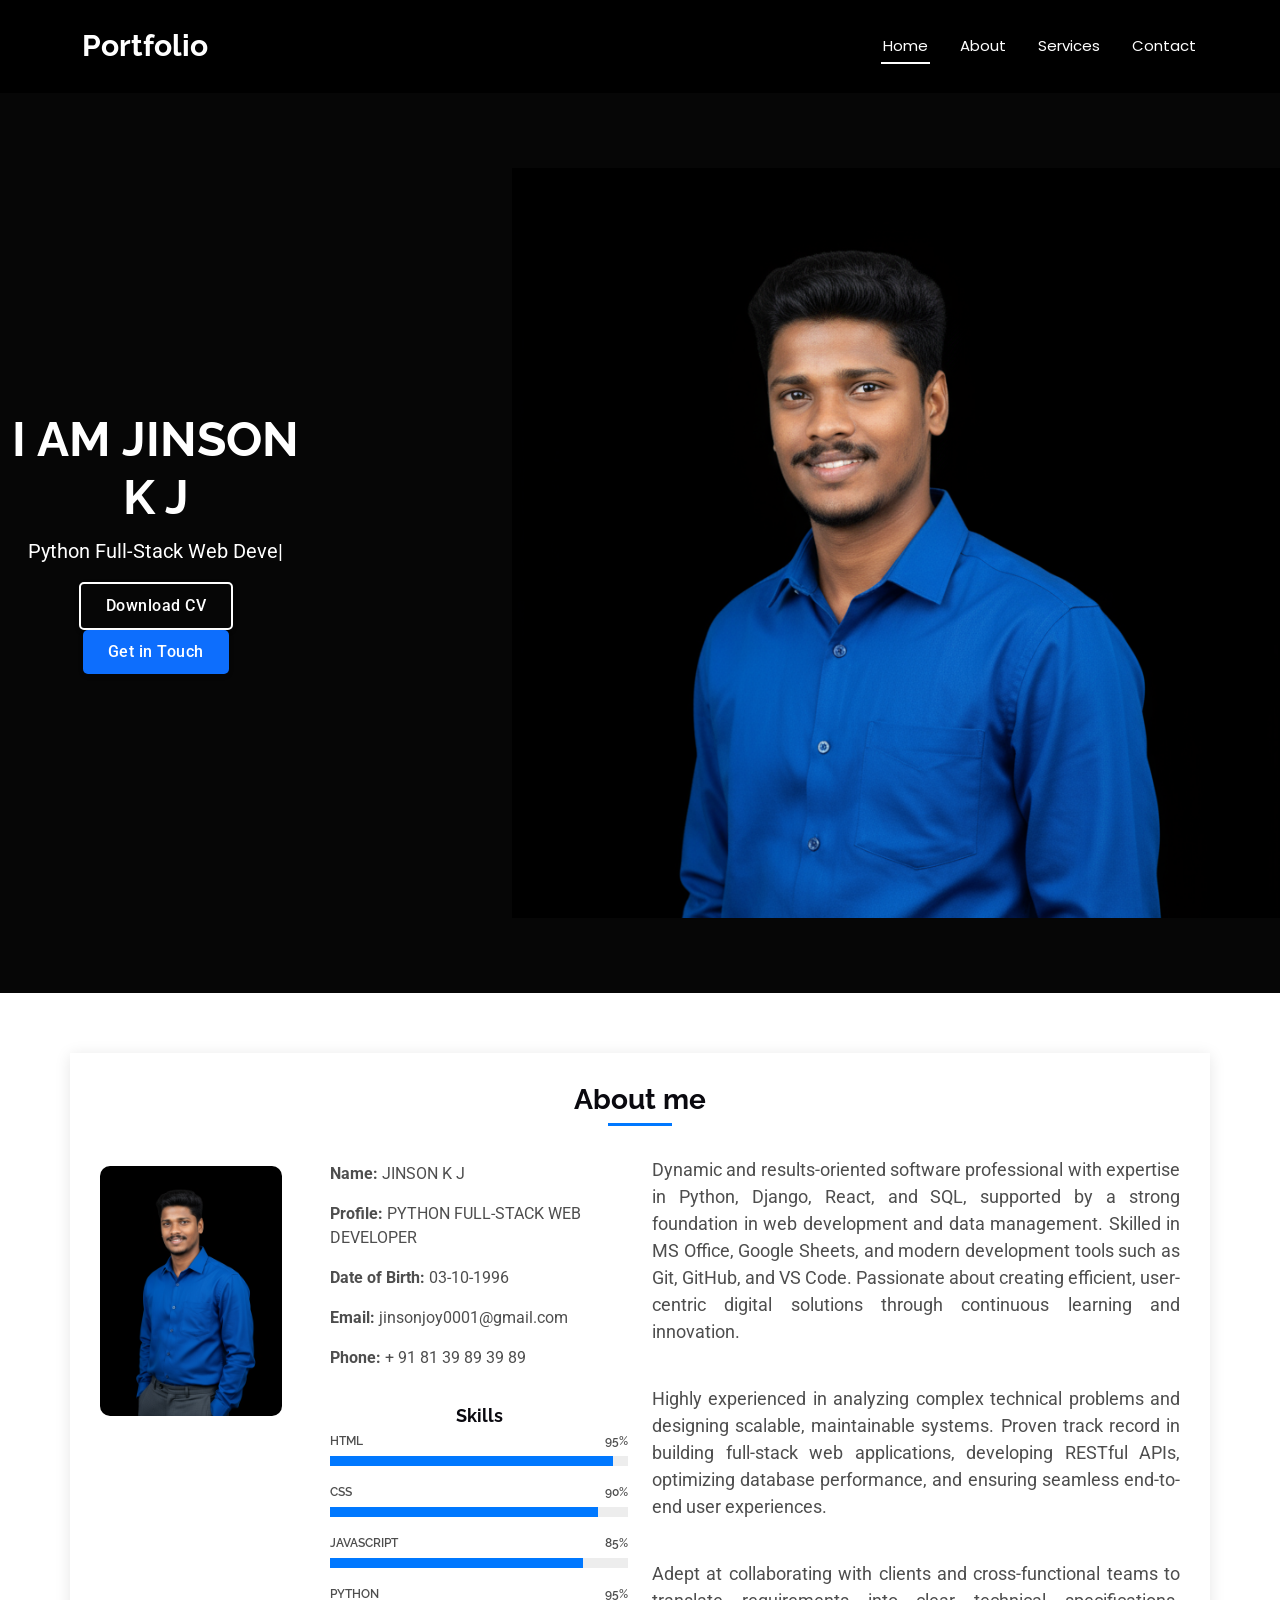
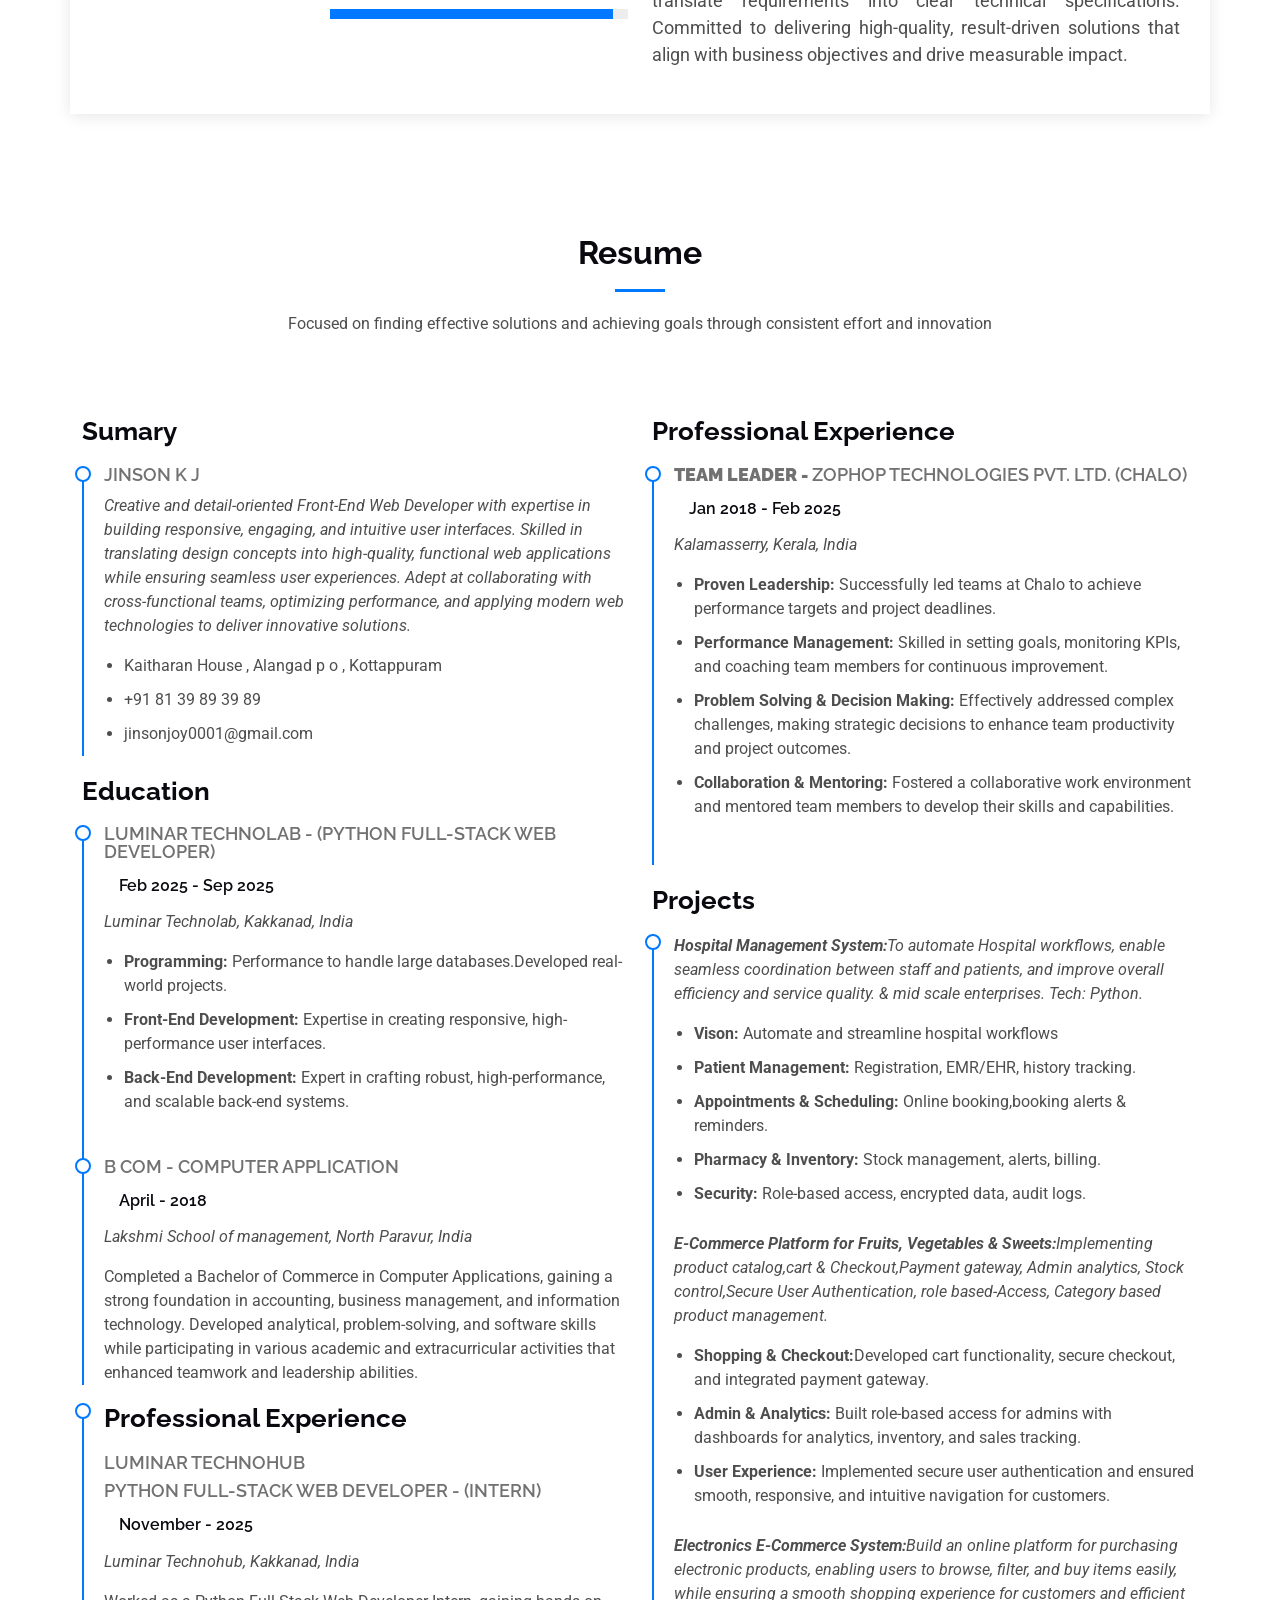
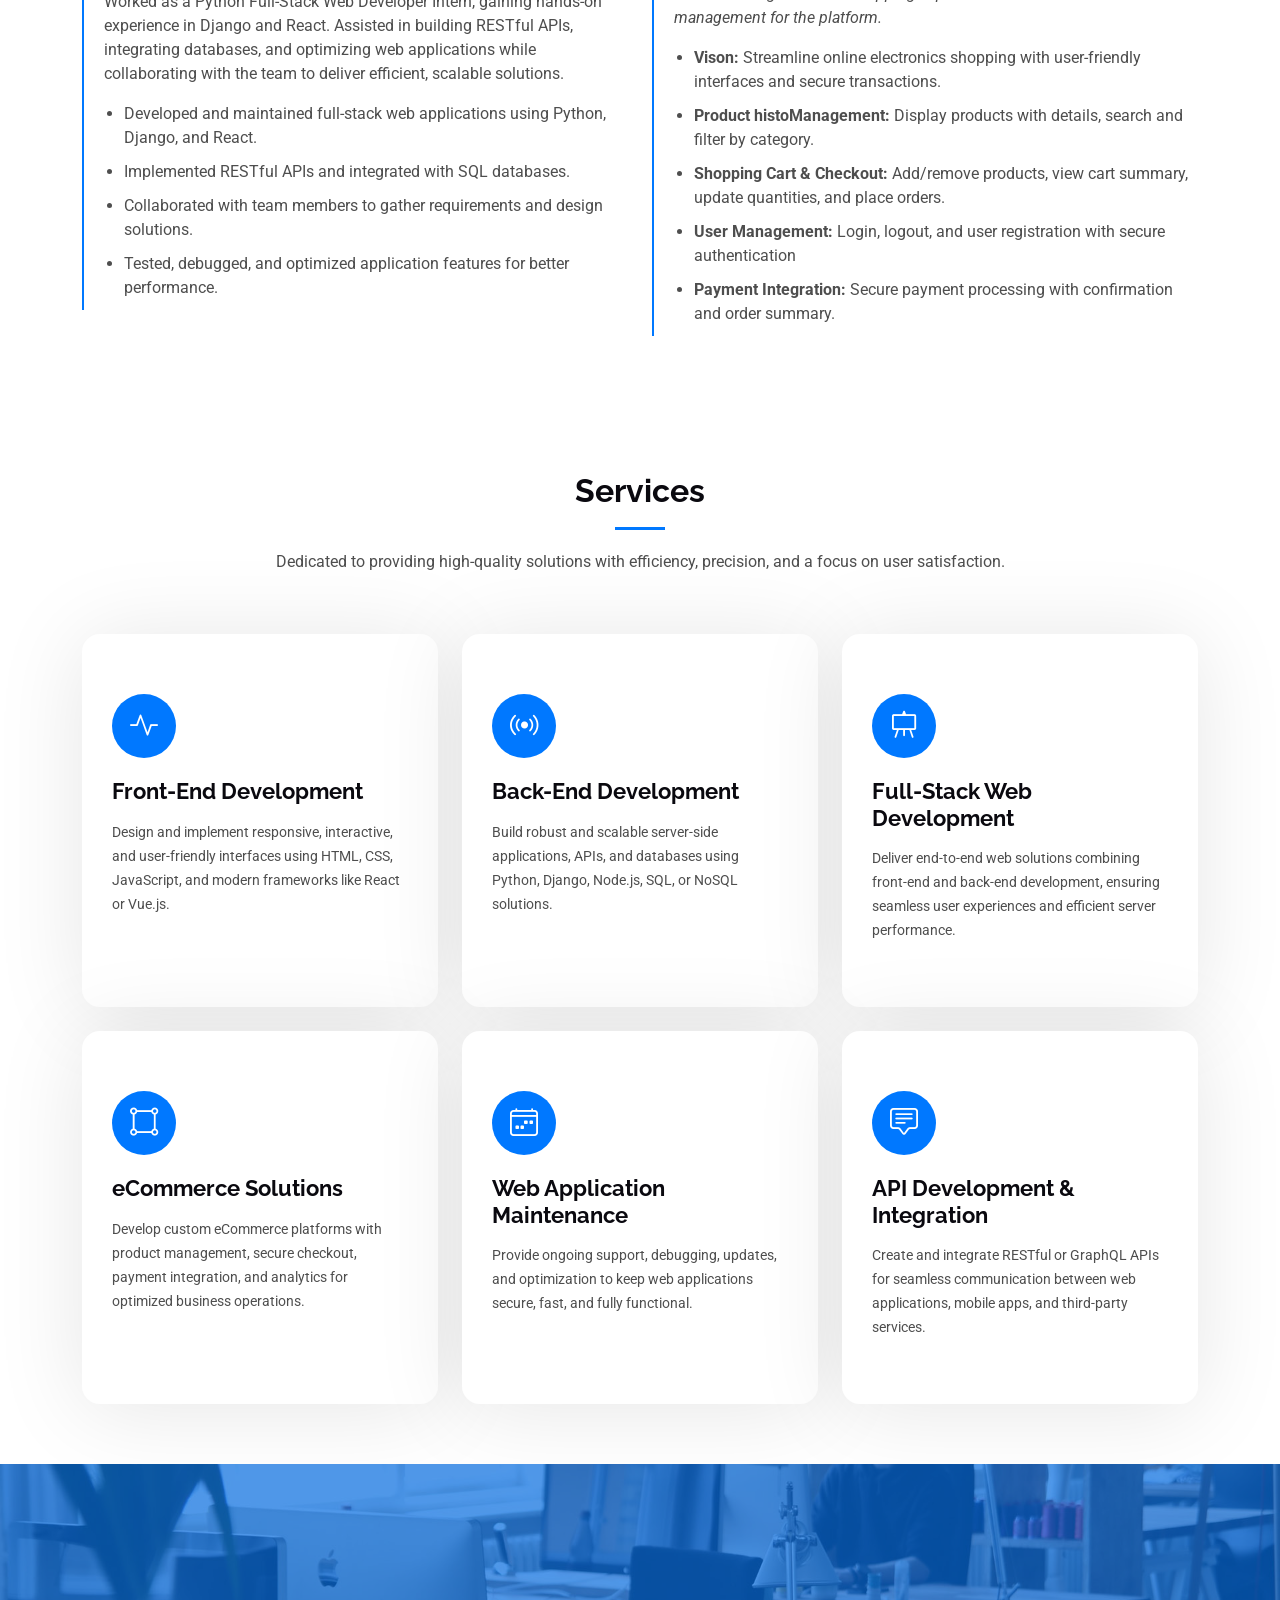
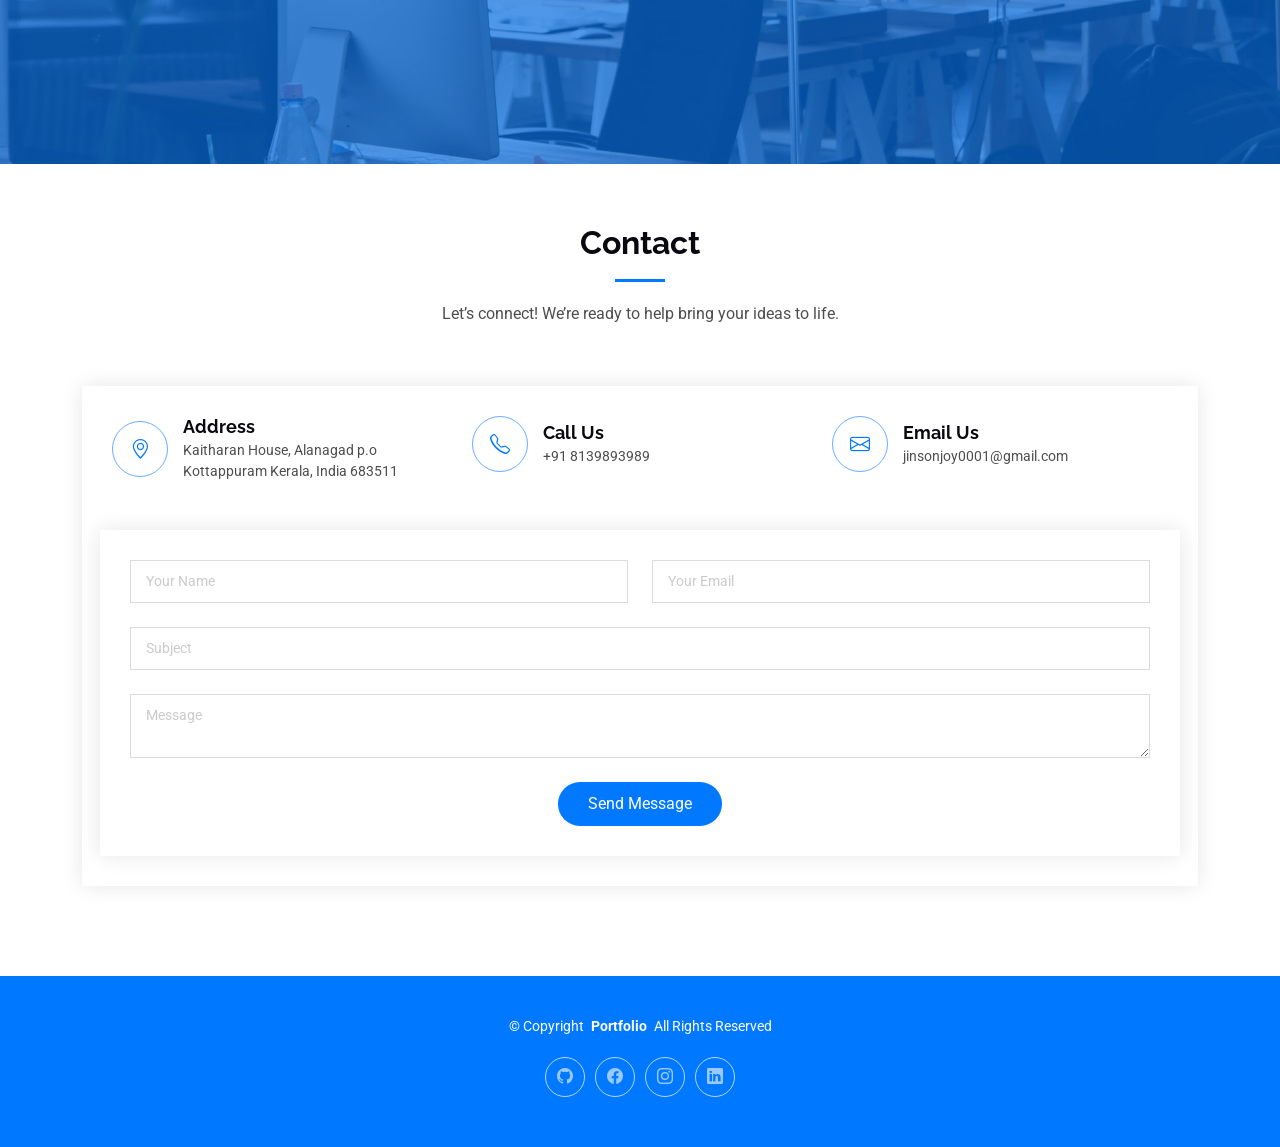
==== commit 28df6cc3: "Download button added" ====
--- a/index.html
+++ b/index.html
@@ -1,30 +1,48 @@
 <!DOCTYPE html>
 <html lang="en">
 
-<!--Message Button Style-->
+<!-- Button Styles -->
 <style>
-  .custom-btn {
+  .hero-btn {
     background-color: #0d6efd;
     /* Bootstrap primary color */
     color: #fff;
-    /* Text color */
-    font-size: 18px;
-    /* Increase text size */
-    padding: 12px 30px;
-    /* Increase button size */
-    border-radius: 8px;
+    font-size: 16px; /* Smaller font size */
+    font-weight: 500;
+    letter-spacing: 0.5px;
+    padding: 10px 25px; /* Reduced padding for a smaller button */
+    border-radius: 5px;
     /* Rounded corners */
     border: none;
-    /* Remove border if needed */
-    transition: transform 0.2s;
-    /* Smooth hover effect */
-  }
-
-  .custom-btn:hover {
-    transform: scale(1.05);
-    /* Slightly enlarge on hover */
+    transition: all 0.3s ease; /* Smooth transition for all properties */
+    margin: 0 10px; /* Add some space between buttons */
+    cursor: pointer;
+    box-shadow: 0 2px 5px rgba(0, 0, 0, 0.15); /* A more subtle shadow */
+  }
+
+  .hero-btn:hover {
+    transform: translateY(-2px);
+    /* Lift effect on hover */
     background-color: #0b5ed7;
     /* Slightly darker shade on hover */
+    box-shadow: 0 4px 8px rgba(0, 0, 0, 0.2); /* Deeper shadow on hover */
+  }
+
+  .hero-btn:active {
+    transform: translateY(0);
+    /* Reset position on click */
+    box-shadow: 0 2px 5px rgba(0, 0, 0, 0.15); /* Reset shadow on click */
+  }
+
+  /* Specific style for Download CV button */
+  .hero-btn.download-cv {
+    background-color: transparent;
+    border: 2px solid #fff;
+  }
+
+  .hero-btn.download-cv:hover {
+    background-color: #fff;
+    color: #0d6efd;
   }
 
   /* Container to crop the hero image */
@@ -32,13 +50,14 @@
     width: 900px; /* Set a width for the container */
     height: 750px; /* Set a height to crop the image */
     overflow: hidden; /* Hide the part of the image that overflows */
-    border-radius: 10px; /* Apply border-radius to the container */
+    border-radius:0px; /* Apply border-radius to the container */
     display: flex;
     justify-content: center;
     align-items: center;
     padding-top:270px;
     margin-top:0px;
     margin-left:200px;
+    padding-bottom: 0px;
   }
 
   /* Responsive styles for mobile */
@@ -159,8 +178,8 @@
           <span class="typed"
             data-typed-items="Python Full-Stack Web Developer, Freelancer, Front-End Developer, Back-End Developer"></span>
         </p>
-        <button>Download C V</button>
-        <button>Contact Me</button>
+        <a href="static/assets/files/JINSON_K_J (3).pdf" download><button class="hero-btn download-cv">Download CV</button></a>
+        <a href="#contact"><button class="hero-btn">Get in Touch</button></a>
       </div>
 
       <!-- Right side: image -->
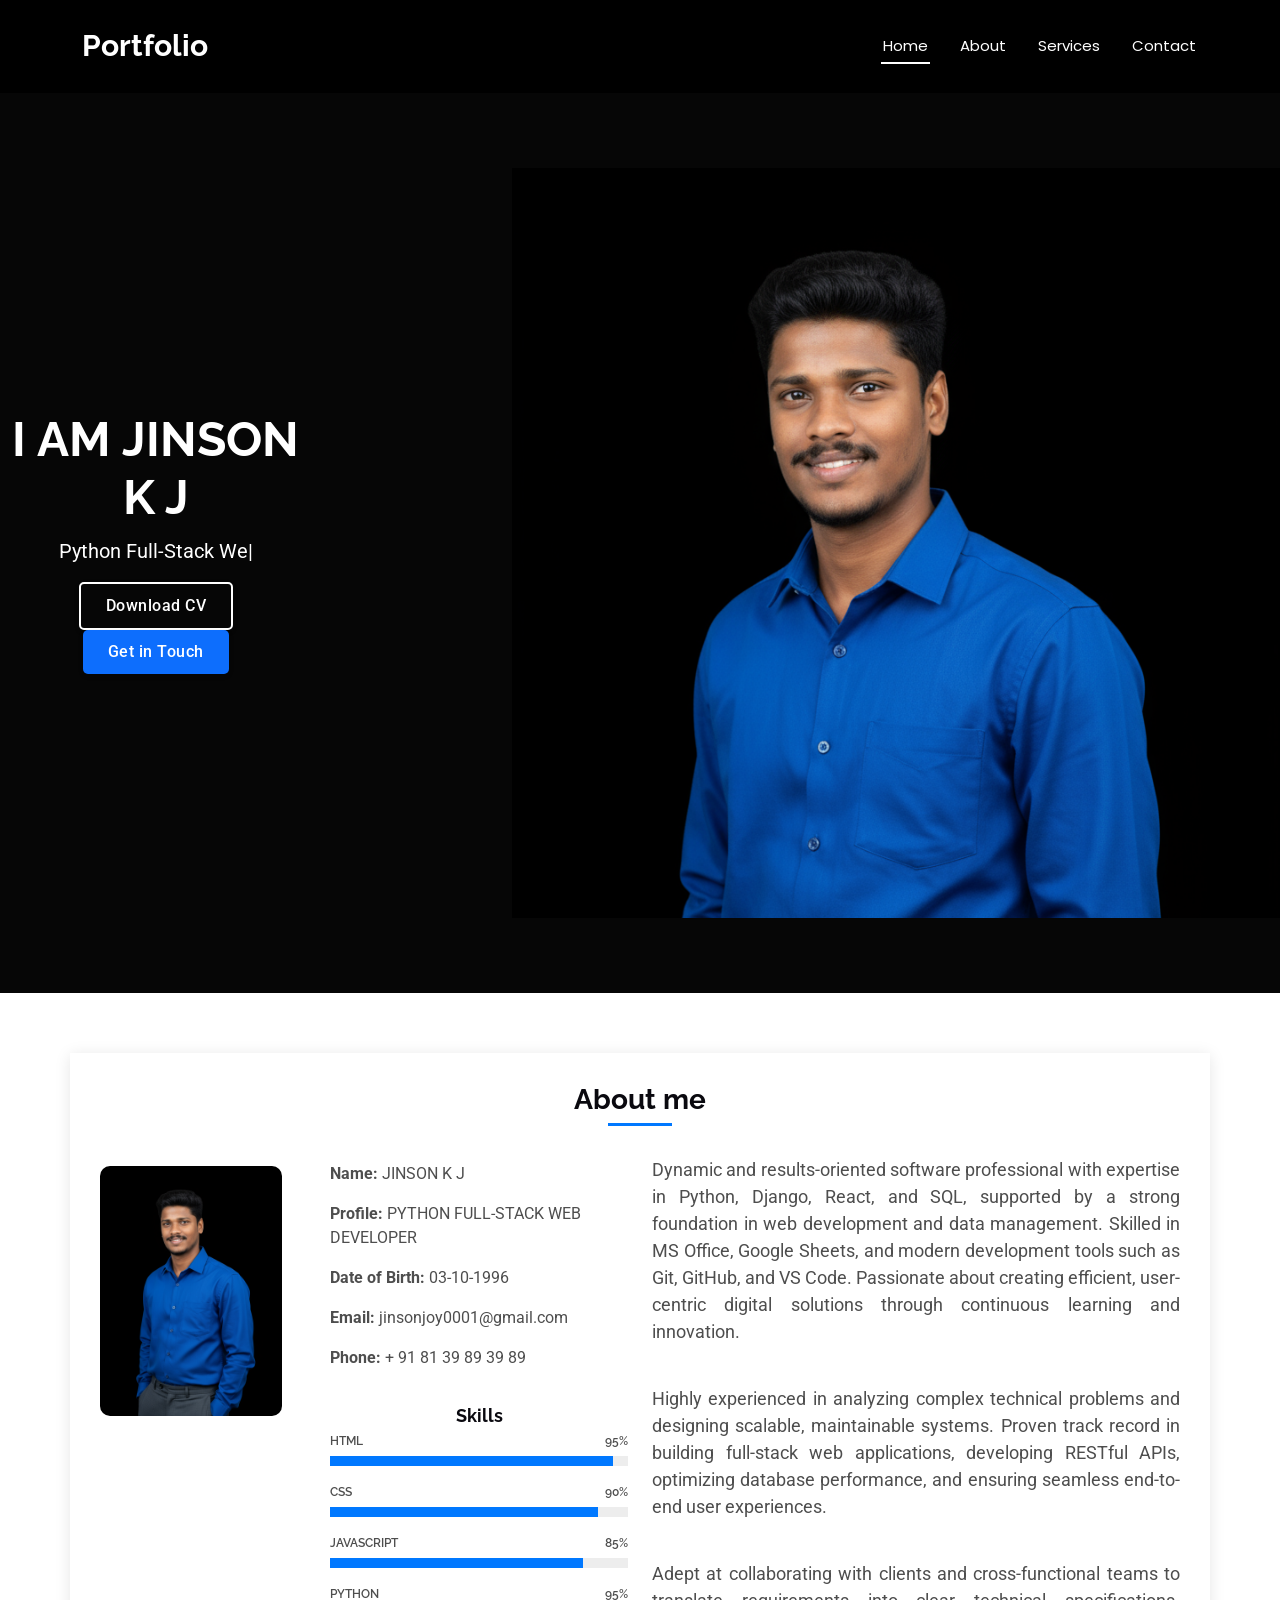
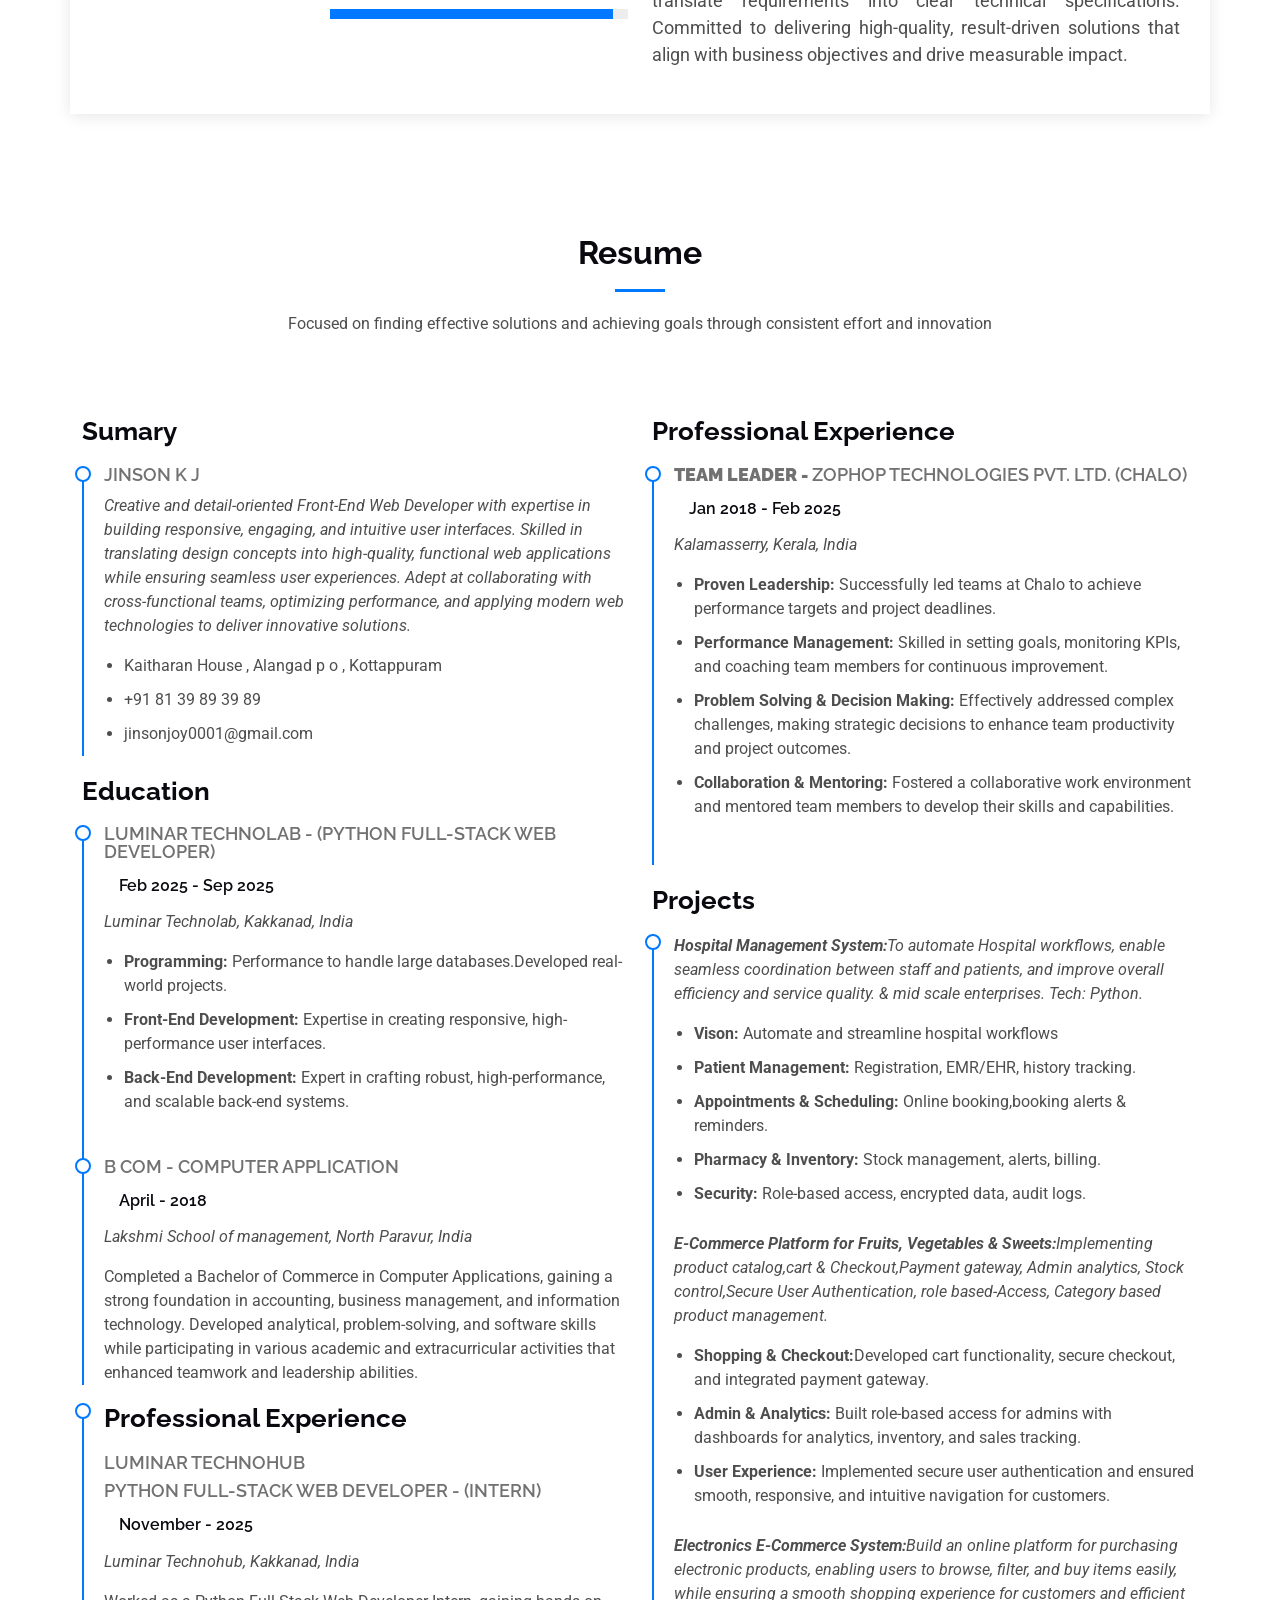
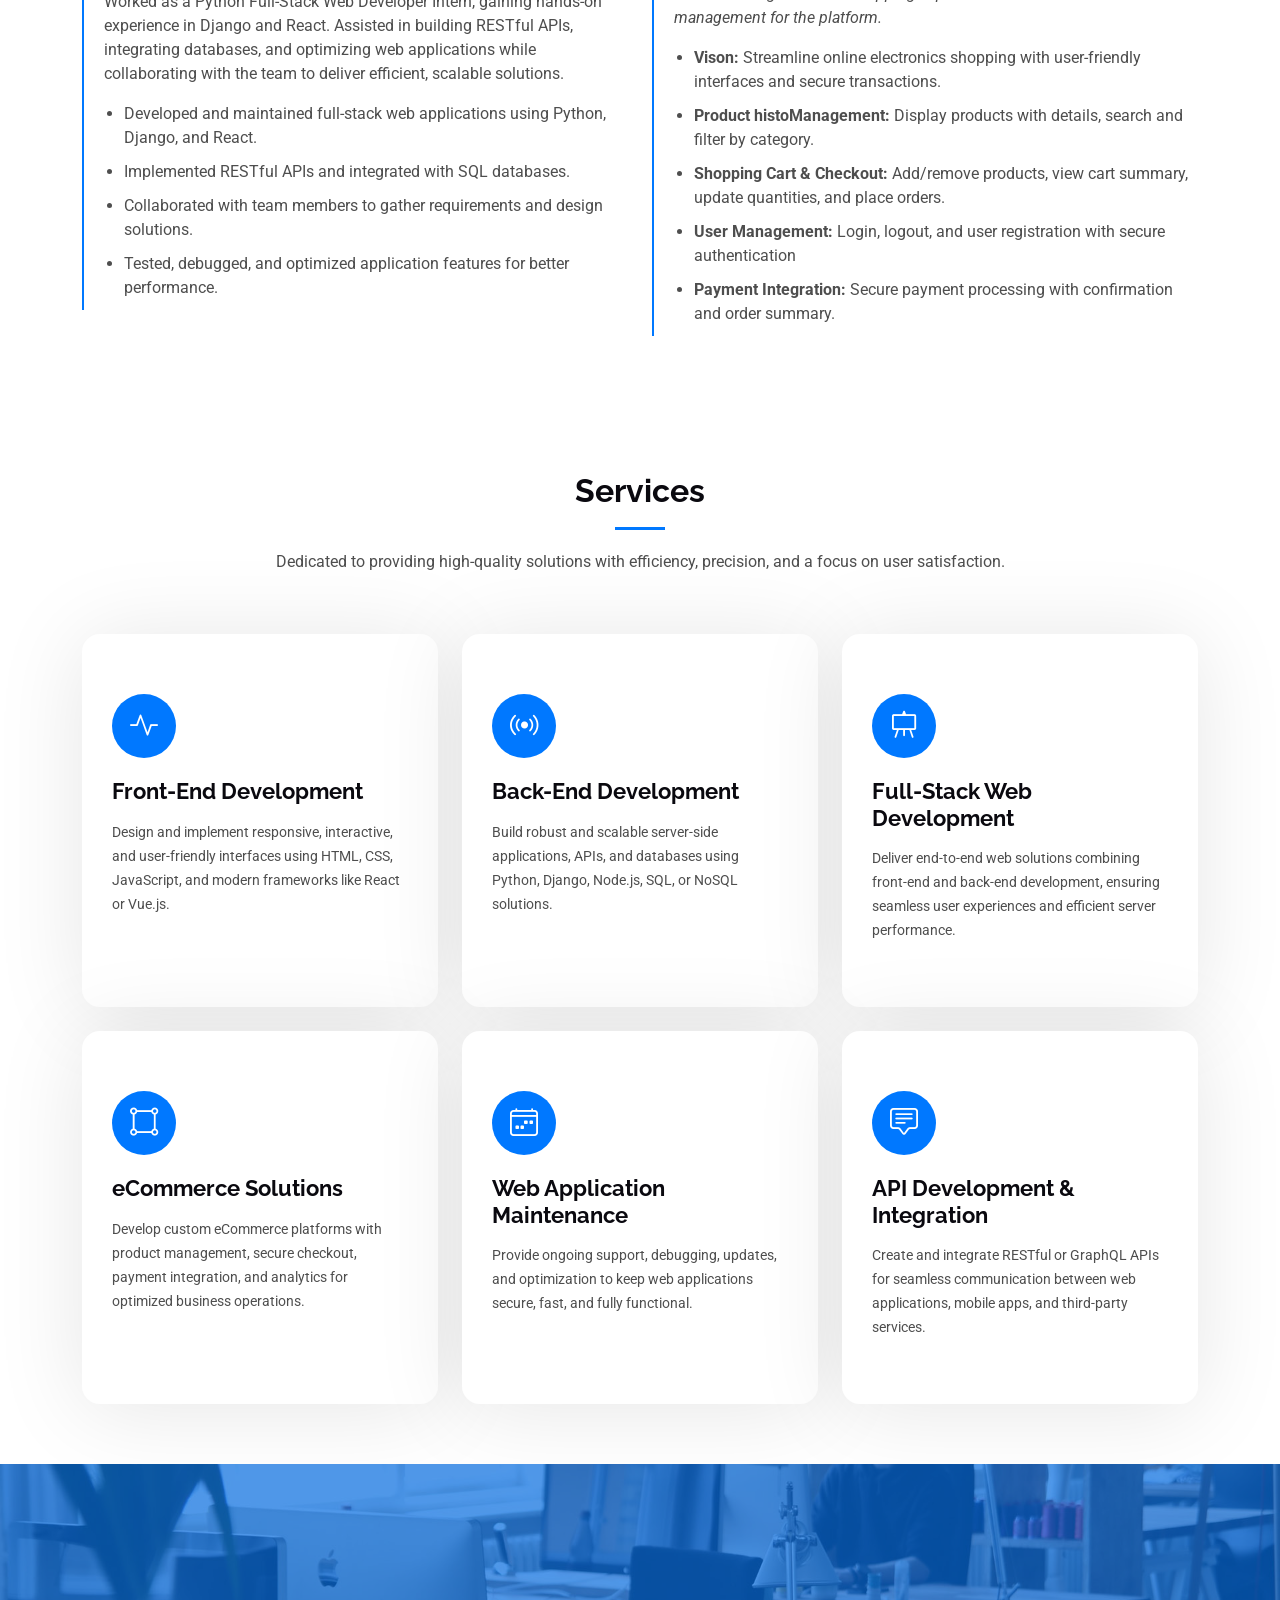
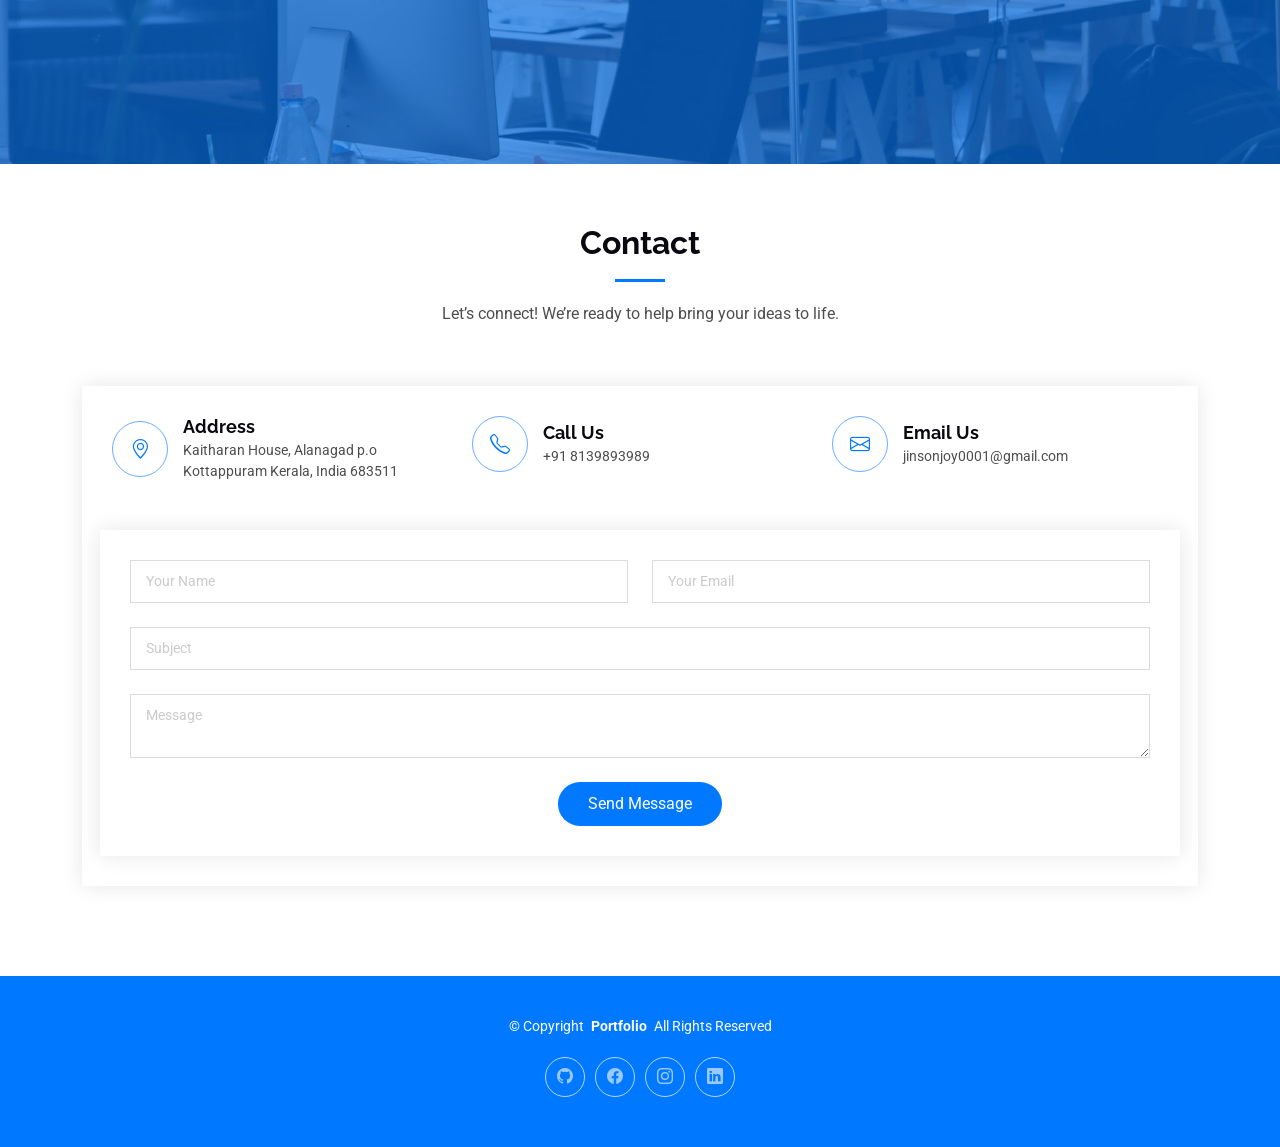
==== commit 186c434d: "redirect to email and phone added" ====
--- a/index.html
+++ b/index.html
@@ -622,7 +622,9 @@
                 <i class="bi bi-telephone flex-shrink-0"></i>
                 <div>
                   <h3>Call Us</h3>
-                  <p>+91 8139893989</p>
+                  <!-- <a href=""><p>+91 8139893989</p></a> -->
+                  <p><a href="tel:+918139893989" style="text-decoration:none; color:inherit;">+91 8139893989</a></p>
+
                 </div>
               </div>
             </div><!-- End Info Item -->
@@ -632,7 +634,7 @@
                 <i class="bi bi-envelope flex-shrink-0"></i>
                 <div>
                   <h3>Email Us</h3>
-                  <p>jinsonjoy0001@gmail.com</p>
+                  <p><a href="mailto:jinsonjoy0001@gmail.com" style="text-decoration:none; color:inherit;">jinsonjoy0001@gmail.com</a ></p>
                 </div>
               </div>
             </div><!-- End Info Item -->
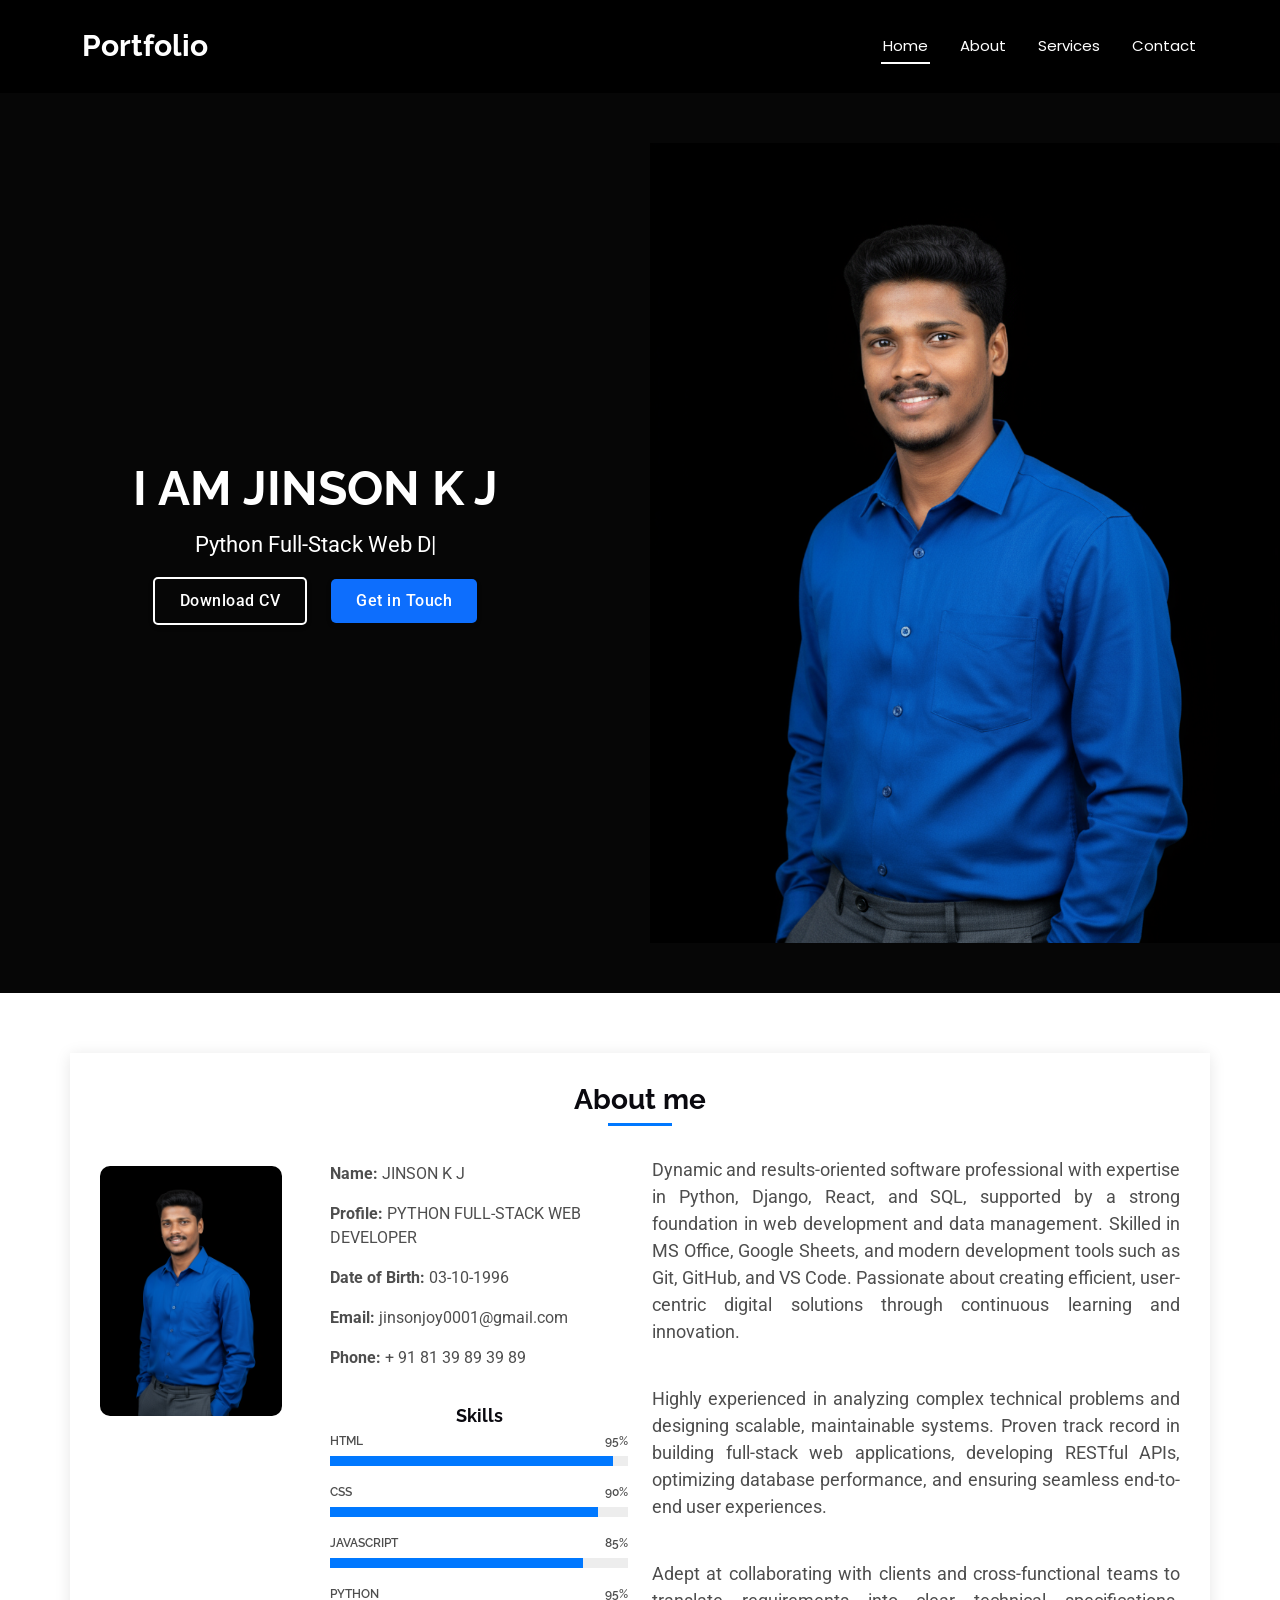
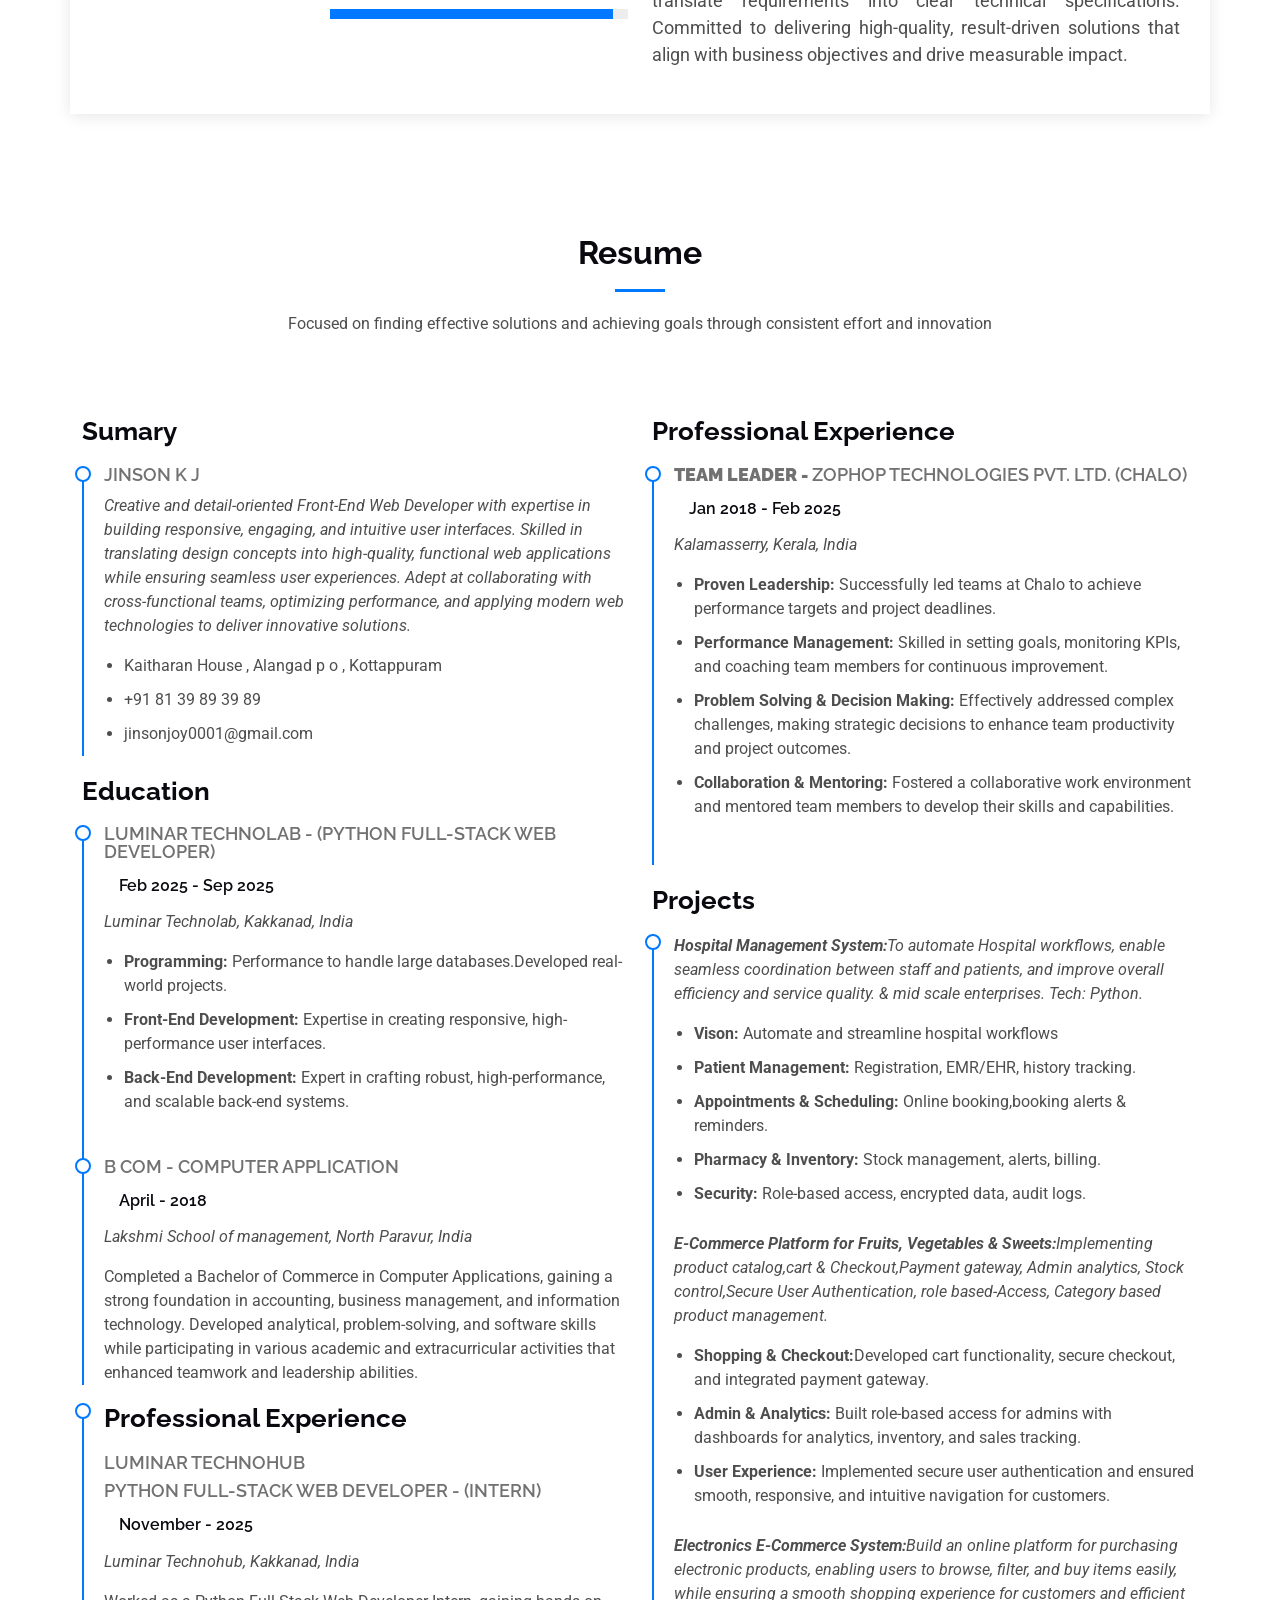
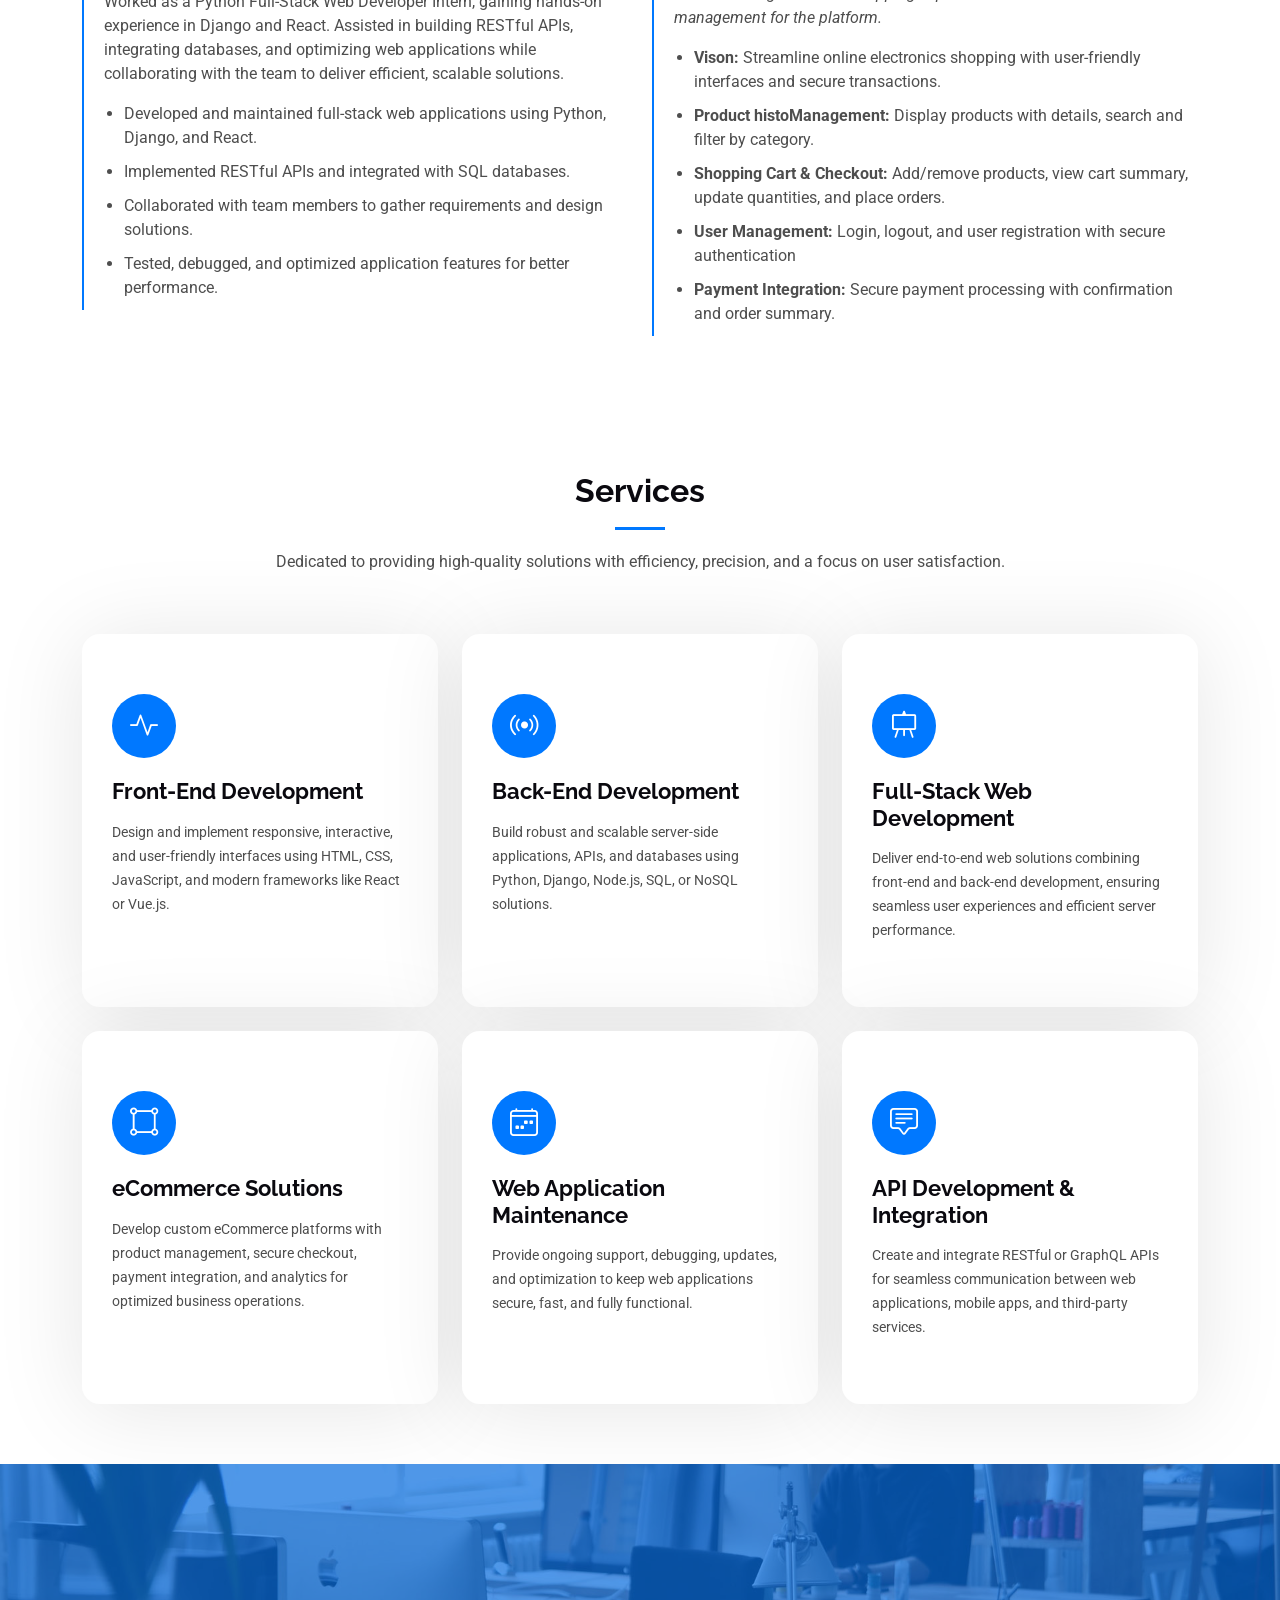
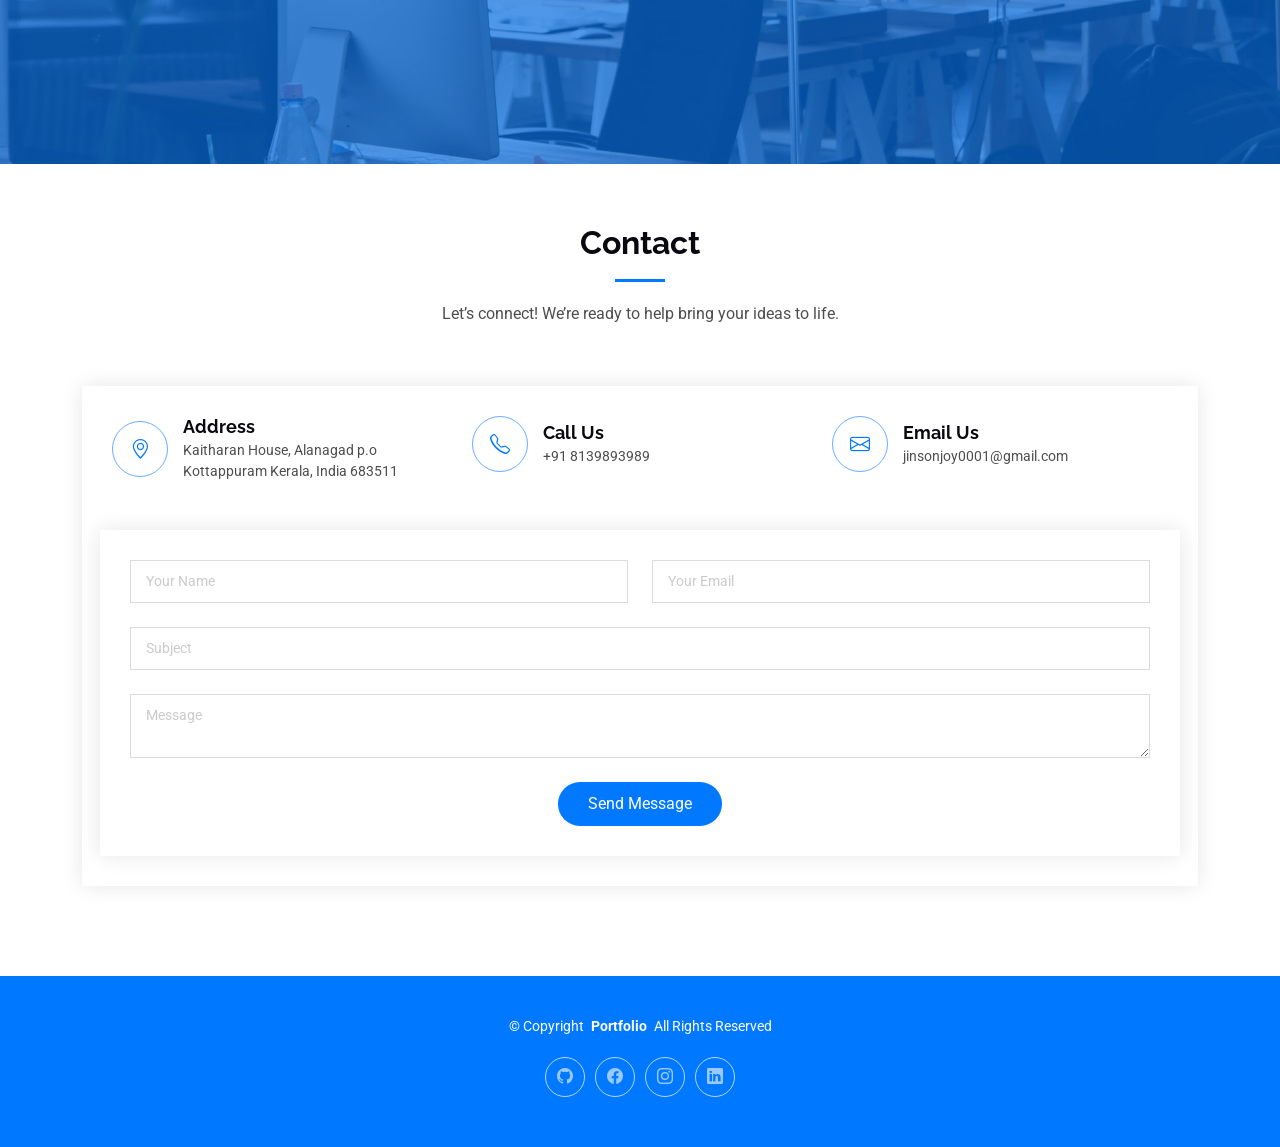
==== commit 9761e0c9: "responsive image" ====
--- a/index.html
+++ b/index.html
@@ -2,6 +2,177 @@
 <html lang="en">
 
 <!-- Button Styles -->
+<!-- <style>
+  .hero-btn {
+    background-color: #0d6efd;
+    /* Bootstrap primary color */
+    color: #fff;
+    font-size: 16px; /* Smaller font size */
+    font-weight: 500;
+    letter-spacing: 0.5px;
+    padding: 10px 25px; /* Reduced padding for a smaller button */
+    border-radius: 5px;
+    /* Rounded corners */
+    border: none;
+    transition: all 0.3s ease; /* Smooth transition for all properties */
+    margin: 0 10px; /* Add some space between buttons */
+    cursor: pointer;
+    box-shadow: 0 2px 5px rgba(0, 0, 0, 0.15); /* A more subtle shadow */
+  }
+
+  .hero-btn:hover {
+    transform: translateY(-2px);
+    /* Lift effect on hover */
+    background-color: #0b5ed7;
+    /* Slightly darker shade on hover */
+    box-shadow: 0 4px 8px rgba(0, 0, 0, 0.2); /* Deeper shadow on hover */
+  }
+
+  .hero-btn:active {
+    transform: translateY(0);
+    /* Reset position on click */
+    box-shadow: 0 2px 5px rgba(0, 0, 0, 0.15); /* Reset shadow on click */
+  }
+
+  /* Specific style for Download CV button */
+  .hero-btn.download-cv {
+    background-color: transparent;
+    border: 2px solid #fff;
+  }
+
+  .hero-btn.download-cv:hover {
+    background-color: #fff;
+    color: #0d6efd;
+  }
+
+  /* Container to crop the hero image */
+  .hero-image-container {
+    width: 900px; /* Set a width for the container */
+    height: 750px; /* Set a height to crop the image */
+    overflow: hidden; /* Hide the part of the image that overflows */
+    border-radius:0px; /* Apply border-radius to the container */
+    display: flex;
+    justify-content: center;
+    align-items: center;
+    padding-top:270px;
+    margin-top:0px;
+    margin-left:200px;
+    padding-bottom: 0px;
+  }
+
+  /* Responsive styles for mobile */
+  @media (max-width: 768px) {
+    #hero {
+      flex-direction: column; /* Stack items vertically */
+      gap: 20px; /* Adjust gap for smaller screens */
+      padding: 0px 20px !important; /* Add some padding */
+      min-height:fit-content;
+    }
+
+    .hero-image-container {
+      width: 70vw; /* Make image container responsive */
+      height: auto; /* Adjust height automatically */
+      padding-top: 0; /* Remove top padding */
+    }
+    
+    .hero-title {
+      /* Use clamp for a responsive font size */
+      /* min size, preferred size (scales with viewport), max size */
+      font-size: clamp(24px, 8vw, 32px);
+      white-space: nowrap; /* Keep text on one line */
+    }
+
+    .hero-subtitle {
+      font-size: 18px; /* Slightly smaller font size for mobile */
+    }
+  }
+
+  .hero-text-container {
+    flex: 0 1 auto;
+    text-align: center;
+    z-index: 10;
+  }
+
+  .hero-title {
+    font-size: 48px; font-weight: 700; color: white;
+  }
+
+  .hero-subtitle {
+    font-size: 20px; margin-top: 10px; color: white;
+  }
+</style> -->
+
+<style>
+  /* Hero Section Fix */
+#hero {
+  display: flex;
+  align-items: center;
+  justify-content: center;
+  padding: 0px;
+  gap: 20px;
+  min-height: 100vh;
+  flex-wrap: wrap; /* Ensures stacking on smaller screens */
+}
+
+/* Left Text */
+.hero-text-container {
+  flex: 1;
+  min-width: 280px;
+  text-align: center;
+}
+
+/* Title */
+.hero-title {
+  font-size: clamp(28px, 5vw, 48px);
+  font-weight: 700;
+  color: white;
+}
+
+/* Subtitle */
+.hero-subtitle {
+  font-size: clamp(16px, 3vw, 22px);
+  margin-top: 10px;
+  color: white;
+}
+
+/* Buttons */
+.hero-btn {
+  margin: 10px;
+}
+
+/* Right Image Container */
+.hero-image-container {
+  flex: 1;
+  max-width: 1200px;
+  max-height: 800px;
+  width: 100%;
+  overflow: hidden;
+}
+
+.hero-image-container img {
+  width: 100%;
+  height: auto;
+  display: block;
+  object-fit: contain;
+}
+
+/* MOBILE RESPONSIVE */
+@media (max-width: 768px) {
+  #hero {
+    flex-direction: column;
+    padding: 20px;
+    text-align: center;
+    gap: 20px;
+  }
+
+  .hero-image-container {
+    max-width: 300px;
+    padding: 0;
+  }
+  
+}
+
+</style>
 <style>
   .hero-btn {
     background-color: #0d6efd;
@@ -45,64 +216,7 @@
     color: #0d6efd;
   }
 
-  /* Container to crop the hero image */
-  .hero-image-container {
-    width: 900px; /* Set a width for the container */
-    height: 750px; /* Set a height to crop the image */
-    overflow: hidden; /* Hide the part of the image that overflows */
-    border-radius:0px; /* Apply border-radius to the container */
-    display: flex;
-    justify-content: center;
-    align-items: center;
-    padding-top:270px;
-    margin-top:0px;
-    margin-left:200px;
-    padding-bottom: 0px;
-  }
-
-  /* Responsive styles for mobile */
-  @media (max-width: 768px) {
-    #hero {
-      flex-direction: column; /* Stack items vertically */
-      gap: 20px; /* Adjust gap for smaller screens */
-      padding: 0px 20px !important; /* Add some padding */
-      min-height:fit-content;
-    }
-
-    .hero-image-container {
-      width: 70vw; /* Make image container responsive */
-      height: auto; /* Adjust height automatically */
-      padding-top: 0; /* Remove top padding */
-    }
-    
-    .hero-title {
-      /* Use clamp for a responsive font size */
-      /* min size, preferred size (scales with viewport), max size */
-      font-size: clamp(24px, 8vw, 32px);
-      white-space: nowrap; /* Keep text on one line */
-    }
-
-    .hero-subtitle {
-      font-size: 18px; /* Slightly smaller font size for mobile */
-    }
-  }
-
-  .hero-text-container {
-    flex: 0 1 auto;
-    text-align: center;
-    z-index: 10;
-  }
-
-  .hero-title {
-    font-size: 48px; font-weight: 700; color: white;
-  }
-
-  .hero-subtitle {
-    font-size: 20px; margin-top: 10px; color: white;
-  }
 </style>
-
-
 <head>
   <meta charset="utf-8">
   <meta content="width=device-width, initial-scale=1.0" name="viewport">
@@ -166,8 +280,7 @@
   <main class="main">
 
     <!-- Hero Section -->
-    <section id="hero" class="hero section dark-background"
-      style="display:flex; align-items:center; justify-content:center; padding:0px ; overflow: hidden; gap: 0px;height: 100vh;">
+    <section id="hero" class="hero section dark-background">
       
 
 
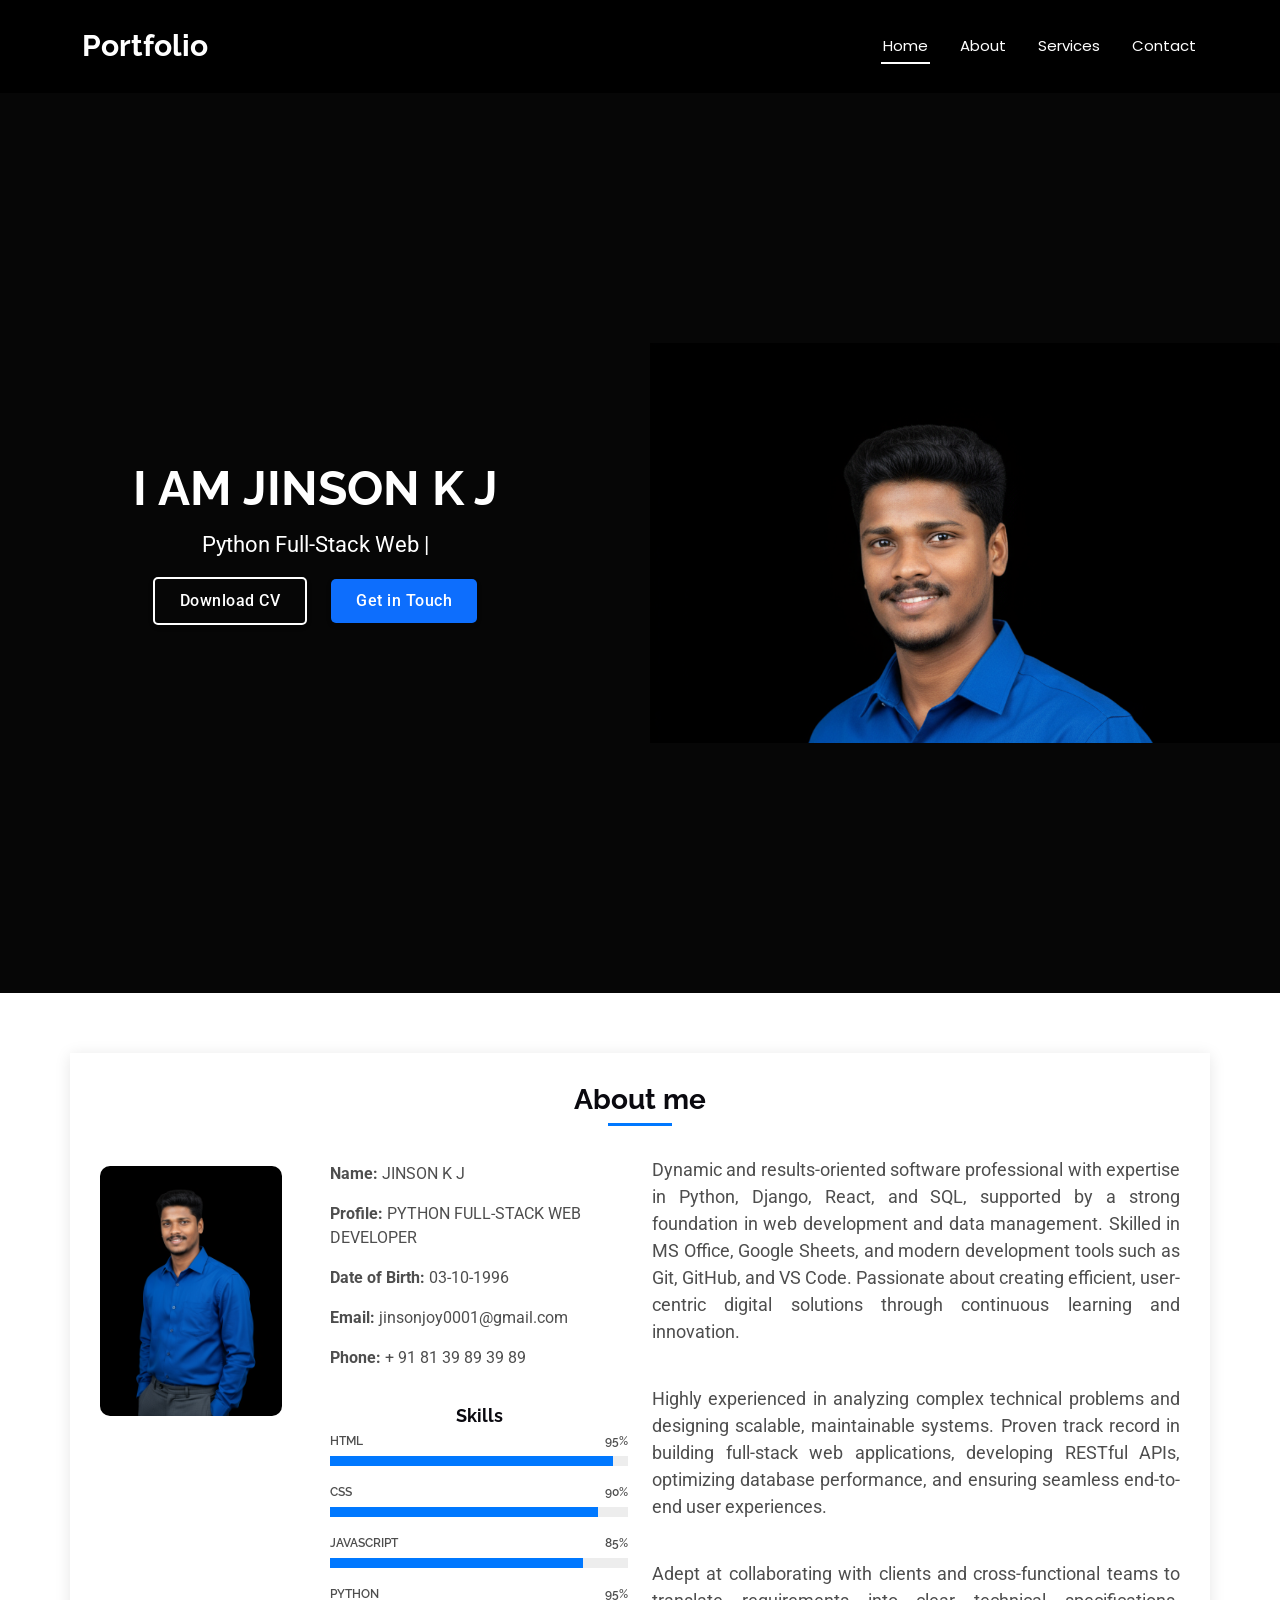
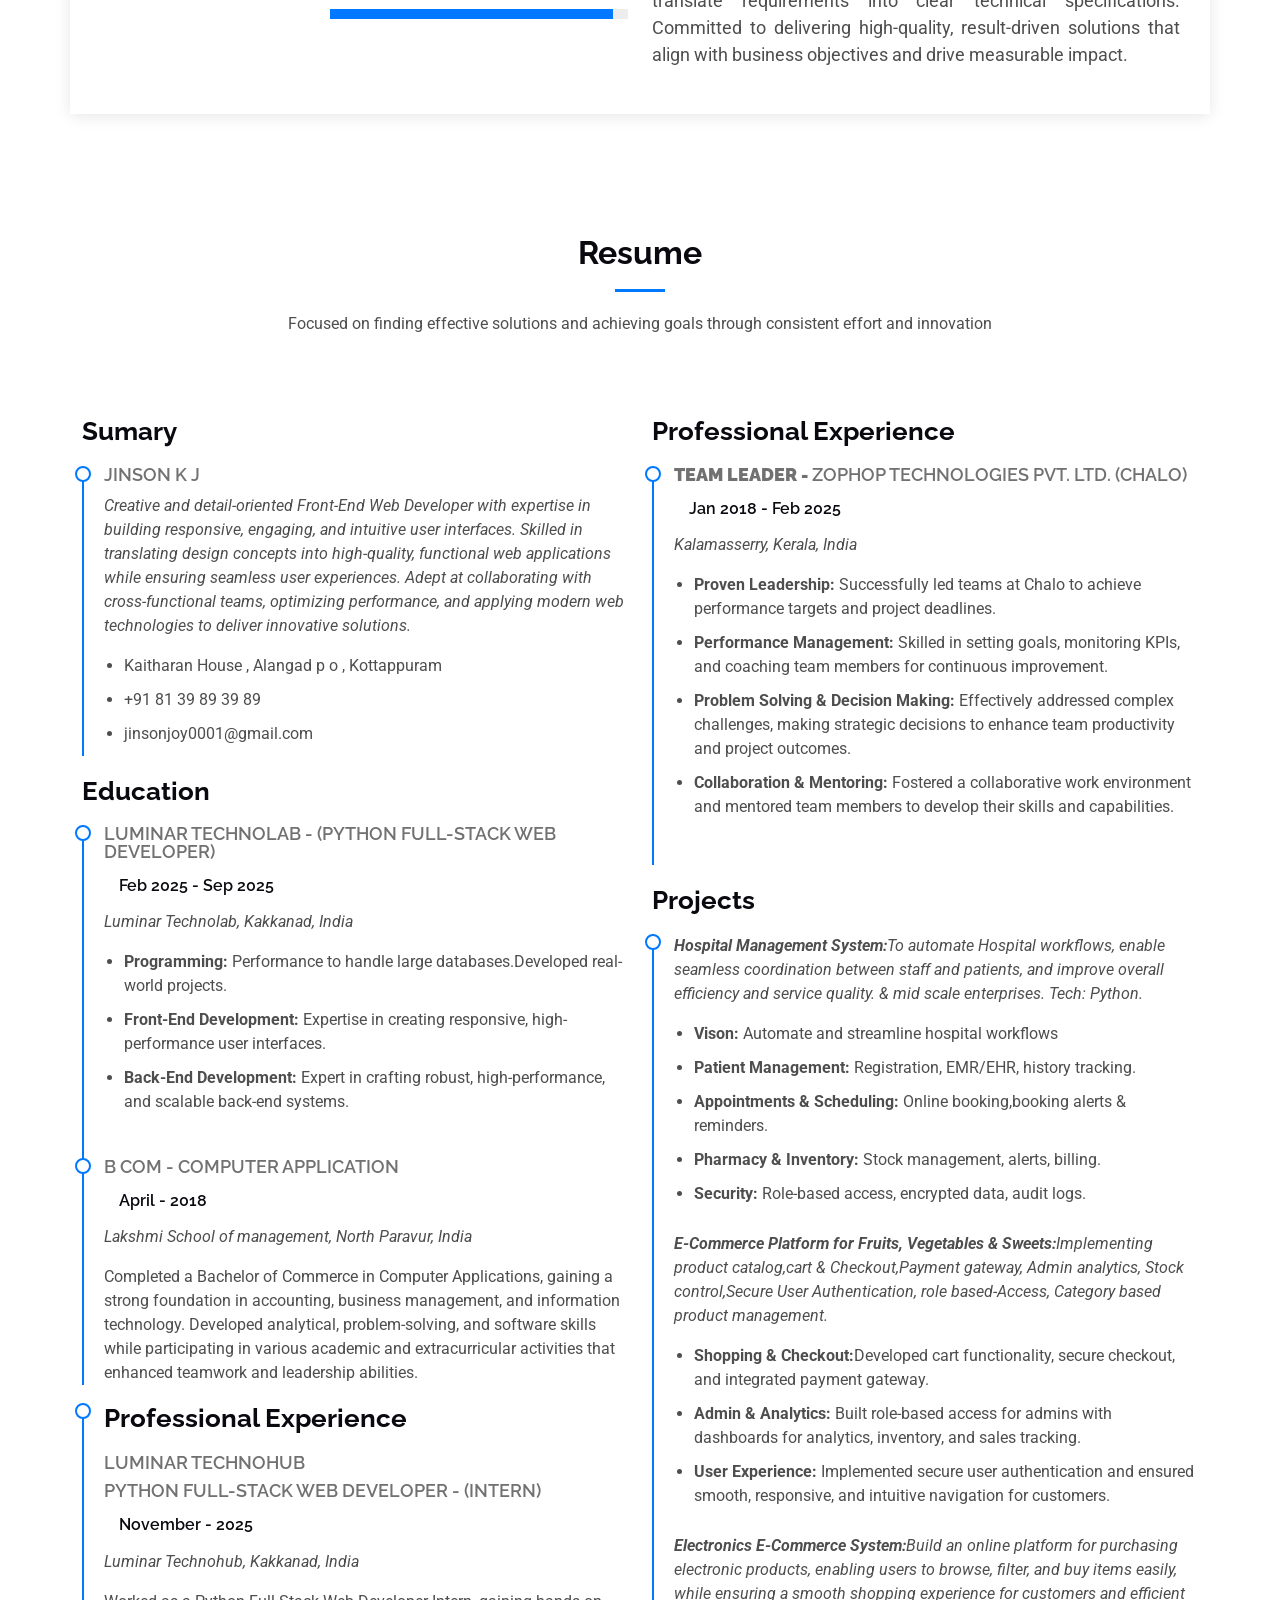
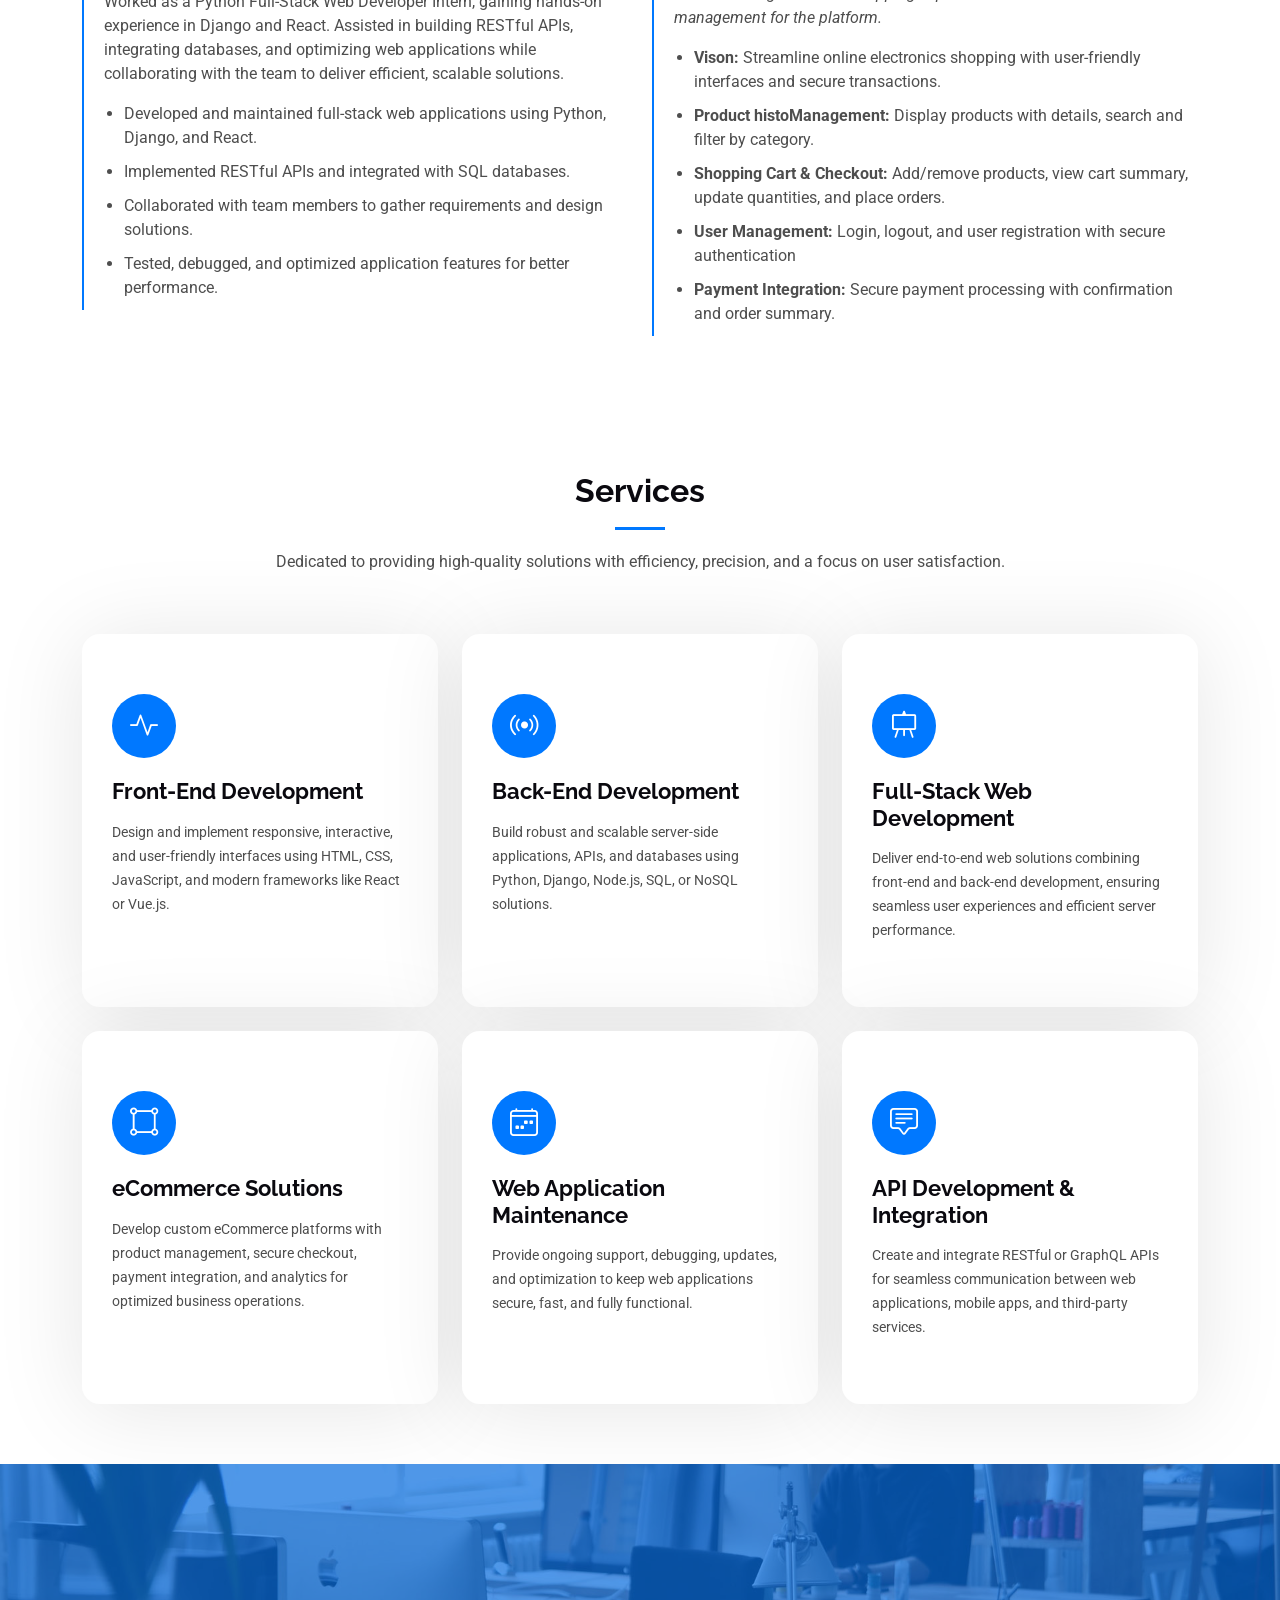
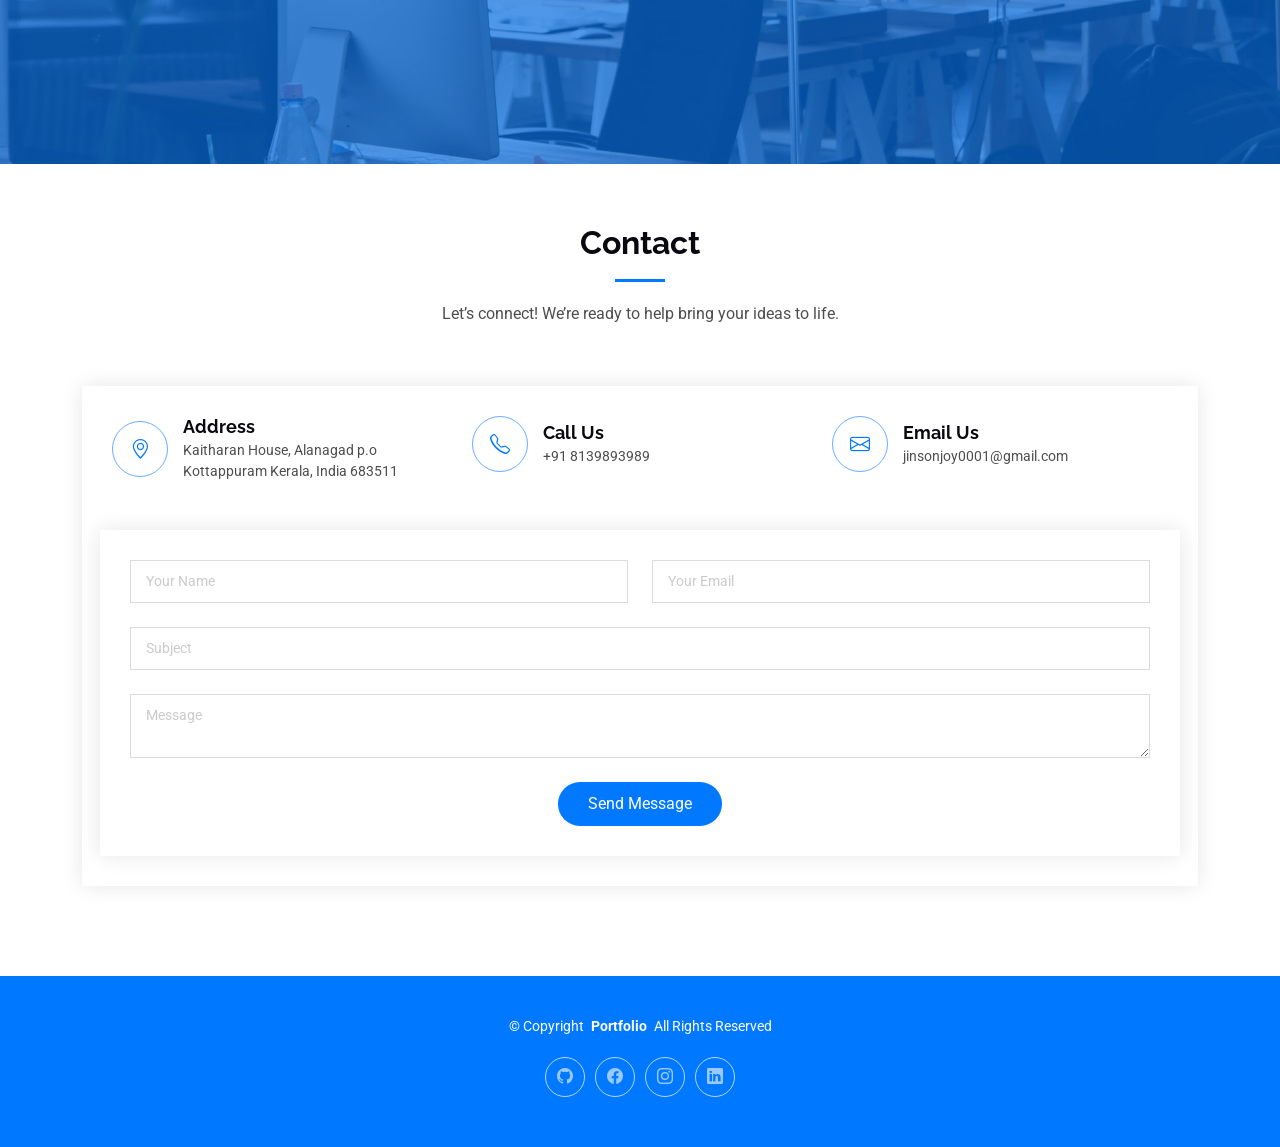
==== commit c9455339: "responsive image" ====
--- a/index.html
+++ b/index.html
@@ -144,7 +144,7 @@
 .hero-image-container {
   flex: 1;
   max-width: 1200px;
-  max-height: 800px;
+  max-height: 400px;
   width: 100%;
   overflow: hidden;
 }
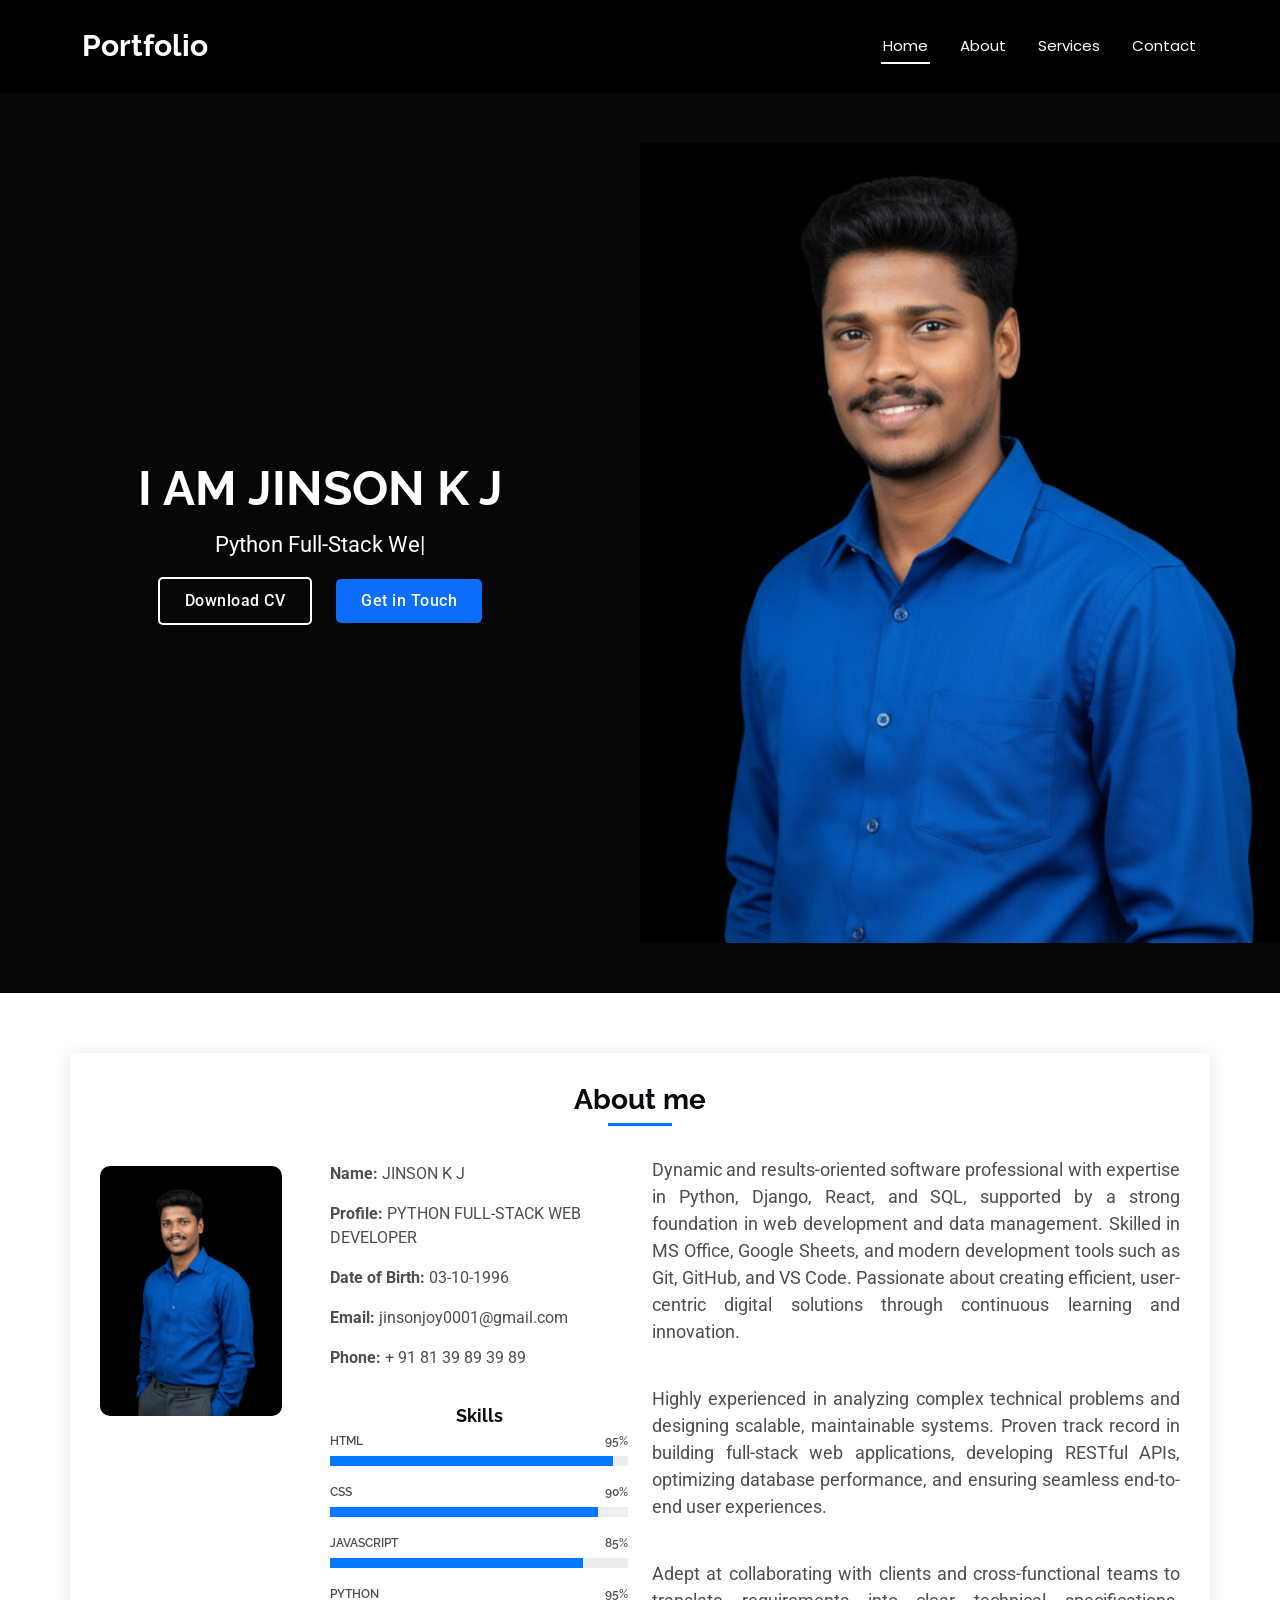
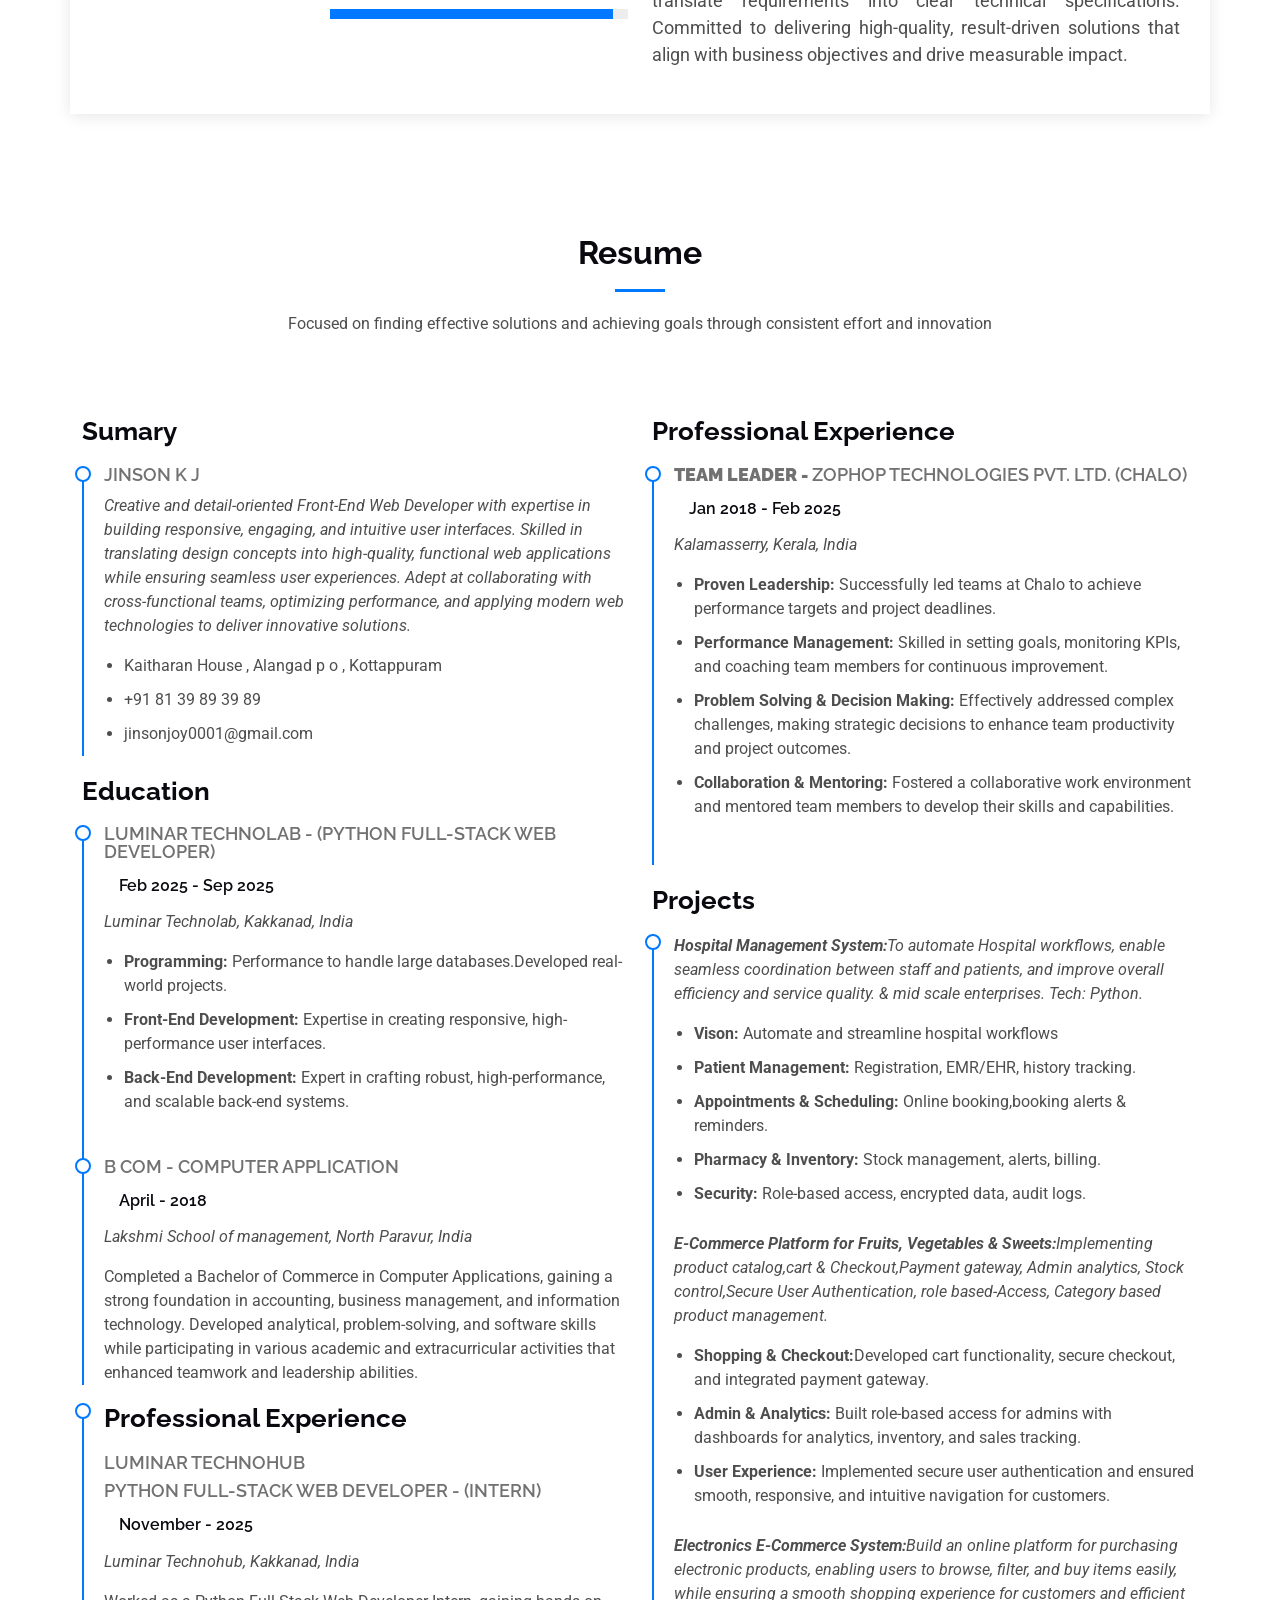
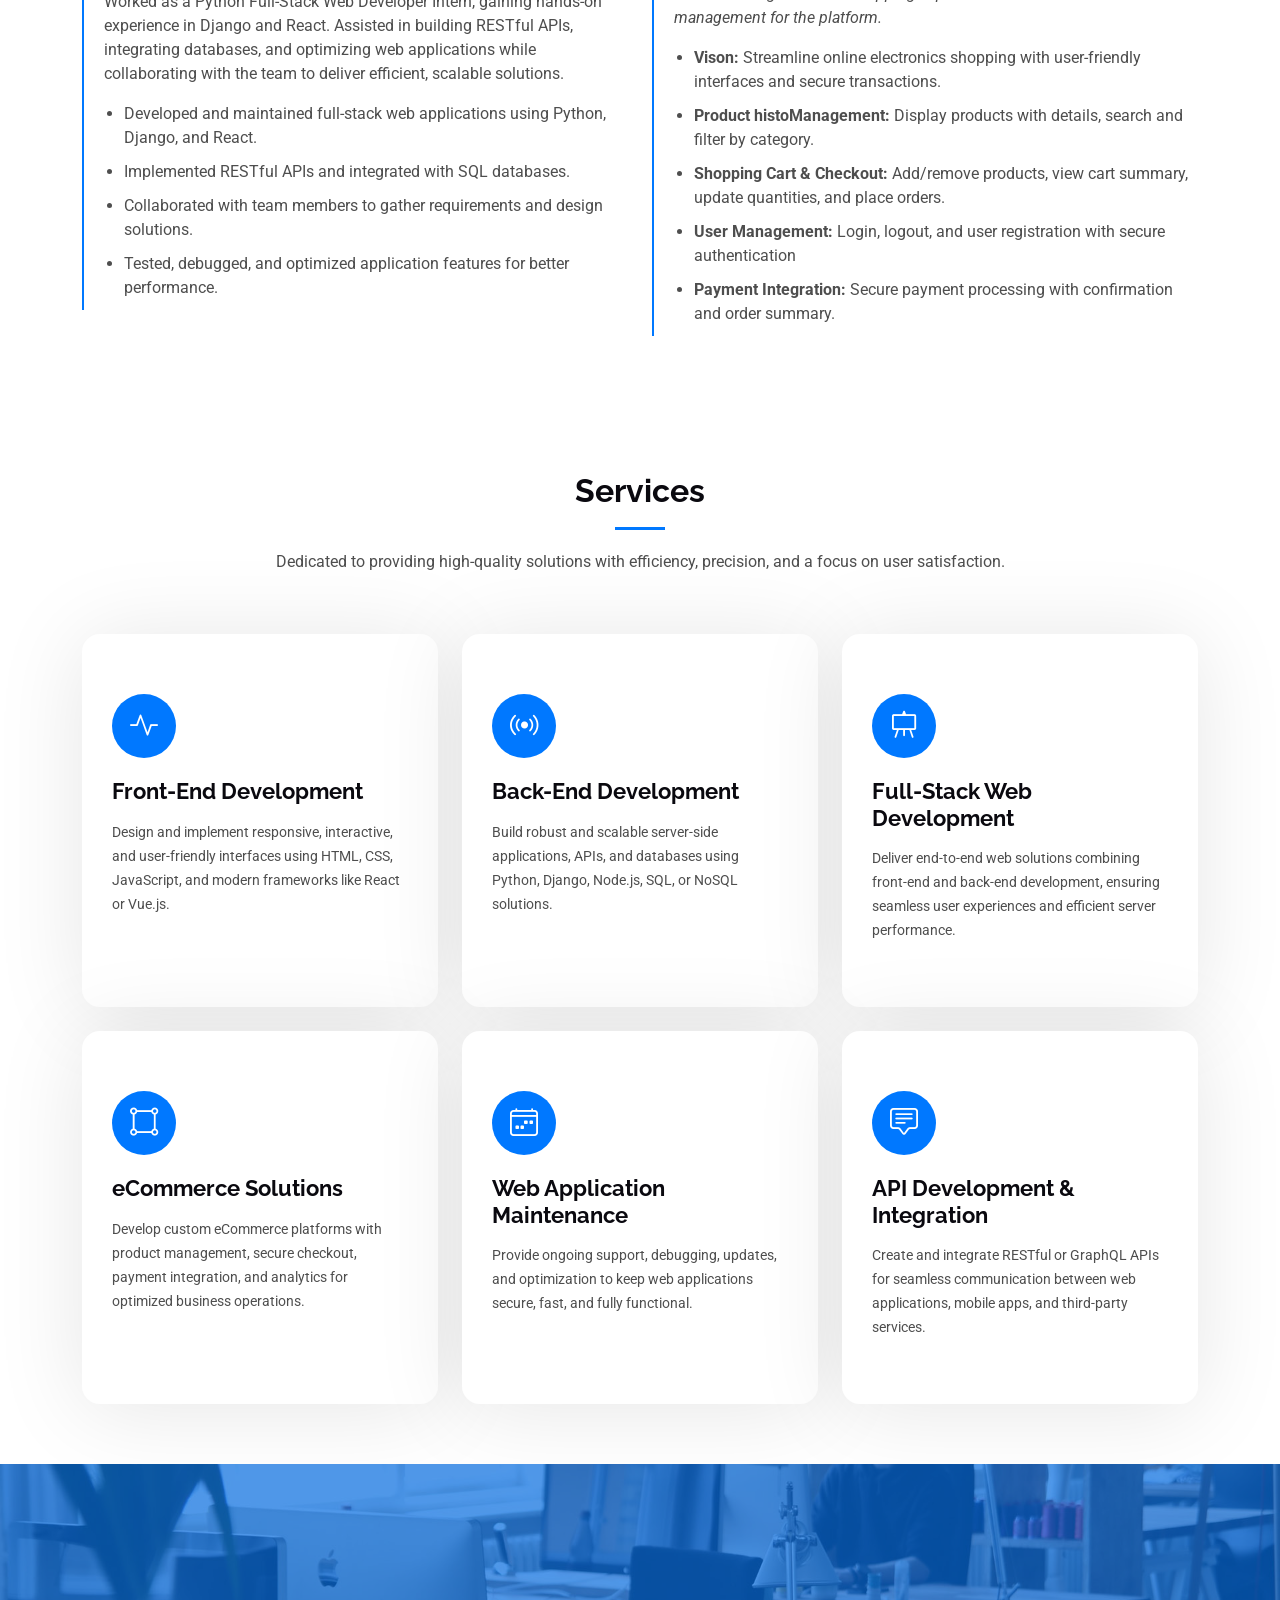
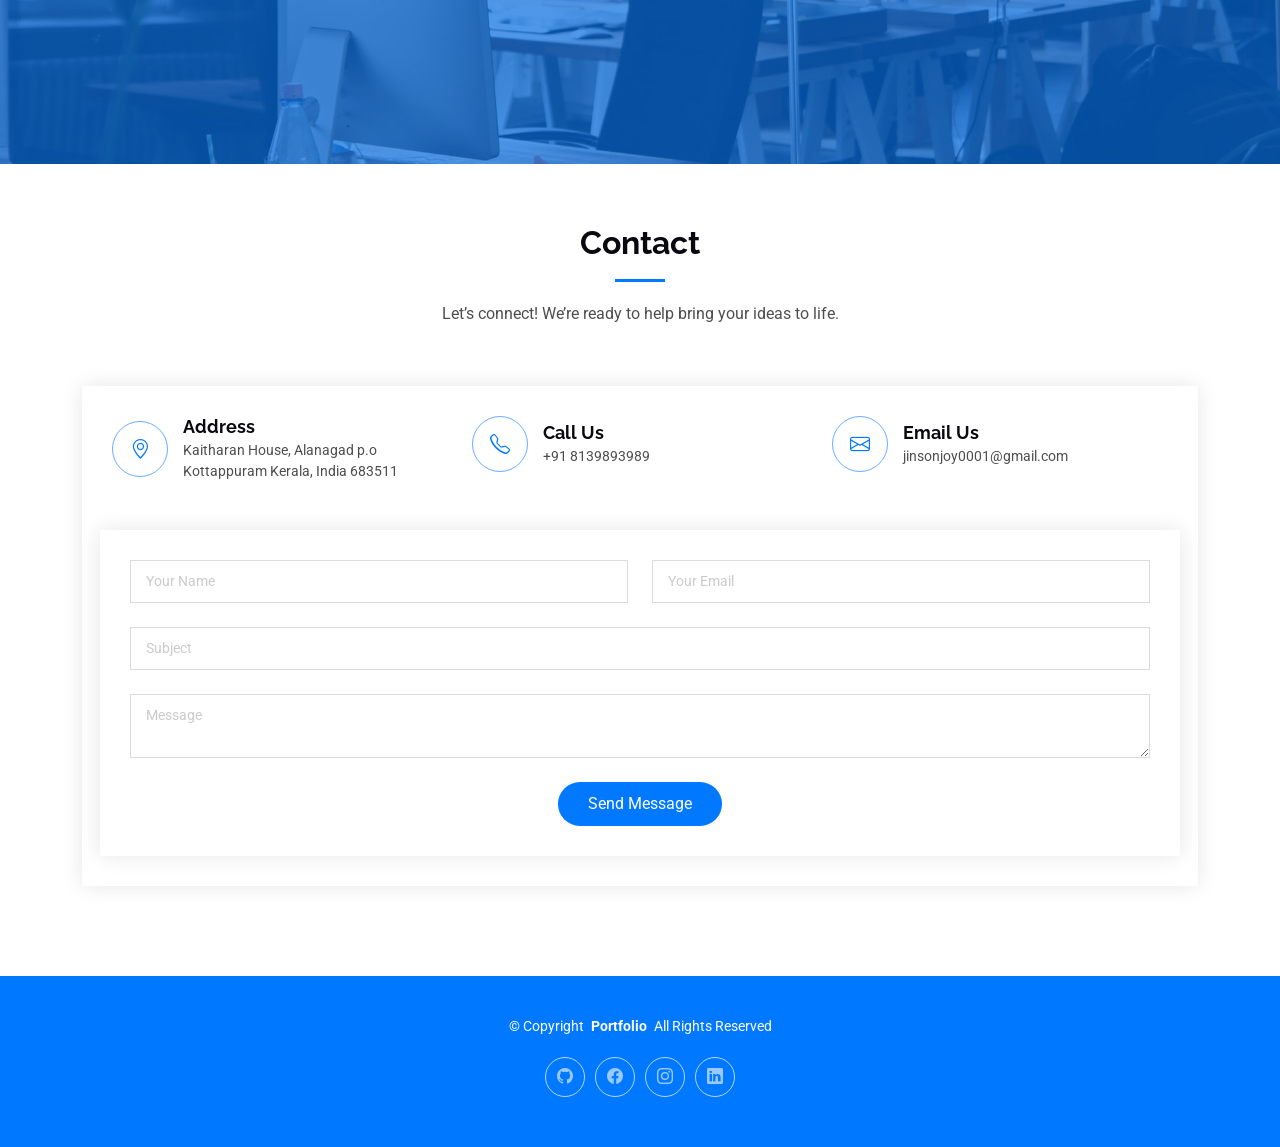
==== commit 9c889e67: "home image changed" ====
--- a/index.html
+++ b/index.html
@@ -2,114 +2,14 @@
 <html lang="en">
 
 <!-- Button Styles -->
-<!-- <style>
-  .hero-btn {
-    background-color: #0d6efd;
-    /* Bootstrap primary color */
-    color: #fff;
-    font-size: 16px; /* Smaller font size */
-    font-weight: 500;
-    letter-spacing: 0.5px;
-    padding: 10px 25px; /* Reduced padding for a smaller button */
-    border-radius: 5px;
-    /* Rounded corners */
-    border: none;
-    transition: all 0.3s ease; /* Smooth transition for all properties */
-    margin: 0 10px; /* Add some space between buttons */
-    cursor: pointer;
-    box-shadow: 0 2px 5px rgba(0, 0, 0, 0.15); /* A more subtle shadow */
-  }
-
-  .hero-btn:hover {
-    transform: translateY(-2px);
-    /* Lift effect on hover */
-    background-color: #0b5ed7;
-    /* Slightly darker shade on hover */
-    box-shadow: 0 4px 8px rgba(0, 0, 0, 0.2); /* Deeper shadow on hover */
-  }
-
-  .hero-btn:active {
-    transform: translateY(0);
-    /* Reset position on click */
-    box-shadow: 0 2px 5px rgba(0, 0, 0, 0.15); /* Reset shadow on click */
-  }
-
-  /* Specific style for Download CV button */
-  .hero-btn.download-cv {
-    background-color: transparent;
-    border: 2px solid #fff;
-  }
-
-  .hero-btn.download-cv:hover {
-    background-color: #fff;
-    color: #0d6efd;
-  }
-
-  /* Container to crop the hero image */
-  .hero-image-container {
-    width: 900px; /* Set a width for the container */
-    height: 750px; /* Set a height to crop the image */
-    overflow: hidden; /* Hide the part of the image that overflows */
-    border-radius:0px; /* Apply border-radius to the container */
-    display: flex;
-    justify-content: center;
-    align-items: center;
-    padding-top:270px;
-    margin-top:0px;
-    margin-left:200px;
-    padding-bottom: 0px;
-  }
-
-  /* Responsive styles for mobile */
-  @media (max-width: 768px) {
-    #hero {
-      flex-direction: column; /* Stack items vertically */
-      gap: 20px; /* Adjust gap for smaller screens */
-      padding: 0px 20px !important; /* Add some padding */
-      min-height:fit-content;
-    }
-
-    .hero-image-container {
-      width: 70vw; /* Make image container responsive */
-      height: auto; /* Adjust height automatically */
-      padding-top: 0; /* Remove top padding */
-    }
-    
-    .hero-title {
-      /* Use clamp for a responsive font size */
-      /* min size, preferred size (scales with viewport), max size */
-      font-size: clamp(24px, 8vw, 32px);
-      white-space: nowrap; /* Keep text on one line */
-    }
-
-    .hero-subtitle {
-      font-size: 18px; /* Slightly smaller font size for mobile */
-    }
-  }
-
-  .hero-text-container {
-    flex: 0 1 auto;
-    text-align: center;
-    z-index: 10;
-  }
-
-  .hero-title {
-    font-size: 48px; font-weight: 700; color: white;
-  }
-
-  .hero-subtitle {
-    font-size: 20px; margin-top: 10px; color: white;
-  }
-</style> -->
-
 <style>
-  /* Hero Section Fix */
+/* Hero Section Fix */
 #hero {
   display: flex;
   align-items: center;
   justify-content: center;
   padding: 0px;
-  gap: 20px;
+  gap: 0px;
   min-height: 100vh;
   flex-wrap: wrap; /* Ensures stacking on smaller screens */
 }
@@ -143,10 +43,11 @@
 /* Right Image Container */
 .hero-image-container {
   flex: 1;
-  max-width: 1200px;
-  max-height: 400px;
+  max-width: 950px;
+  height: 800px;
   width: 100%;
   overflow: hidden;
+  margin-top: 0px;
 }
 
 .hero-image-container img {
@@ -169,10 +70,12 @@
     max-width: 300px;
     padding: 0;
   }
-  
 }
 
 </style>
+
+
+
 <style>
   .hero-btn {
     background-color: #0d6efd;
@@ -297,7 +200,7 @@
 
       <!-- Right side: image -->
       <div class="hero-image-container" data-aos="fade-in">
-        <img src="static/assets/img/dp.png" alt="Profile" style="width: 100%; height: auto;">
+        <img src="static/assets/img/jinsonimg.png" alt="Profile" style="width: 100%; height: auto;">
       </div>
 
 
